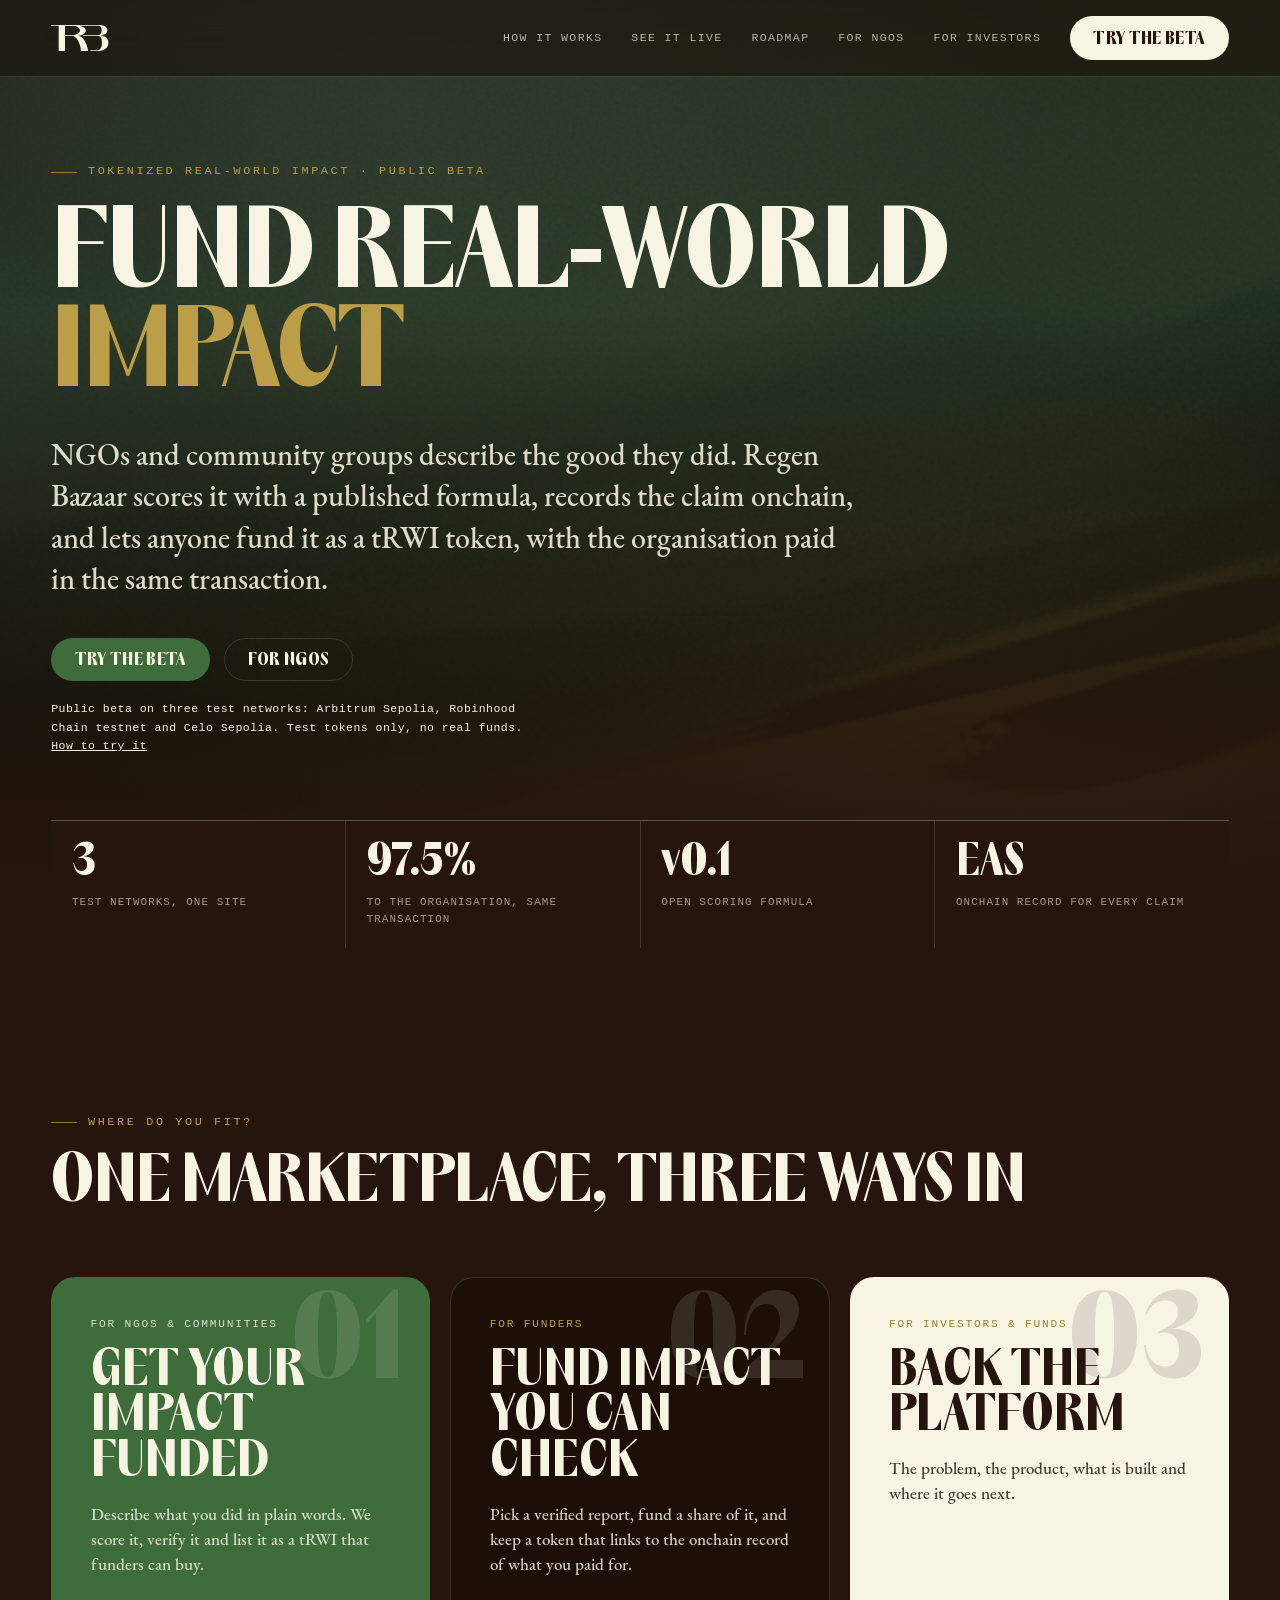
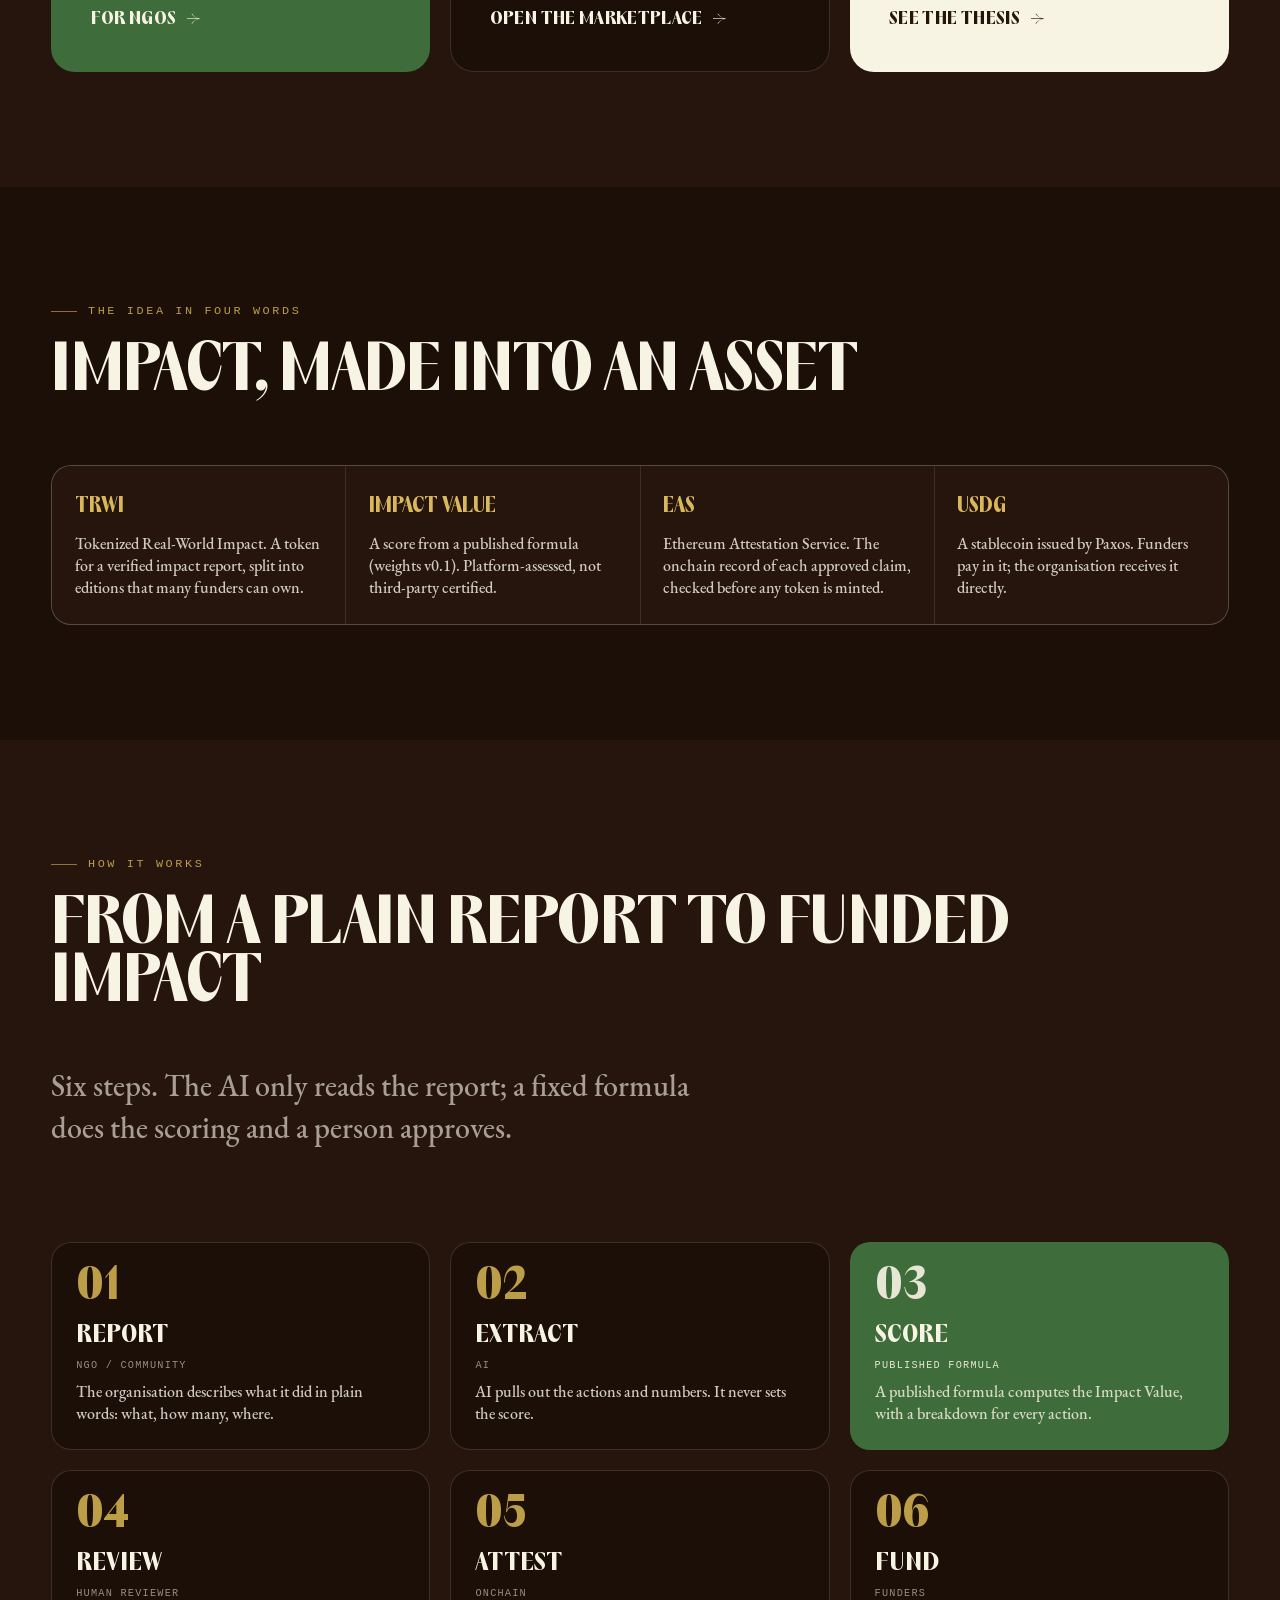
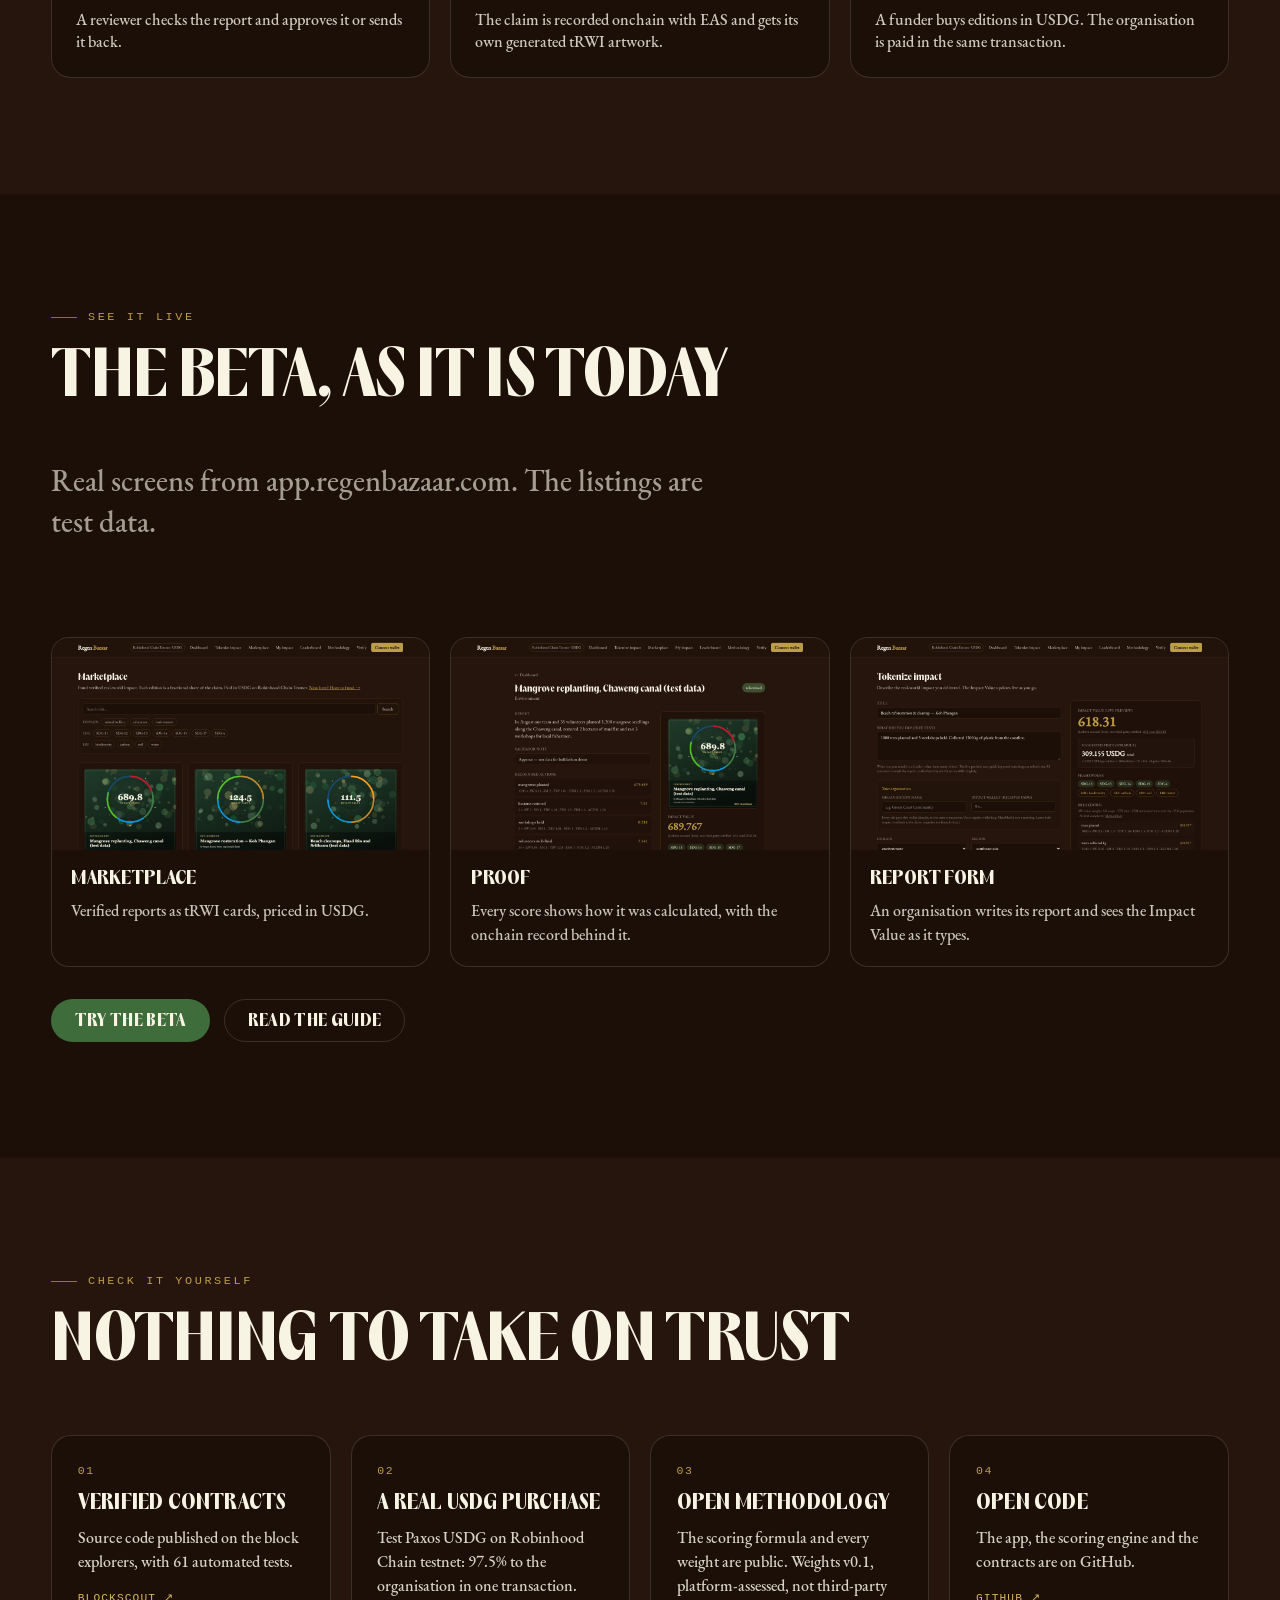
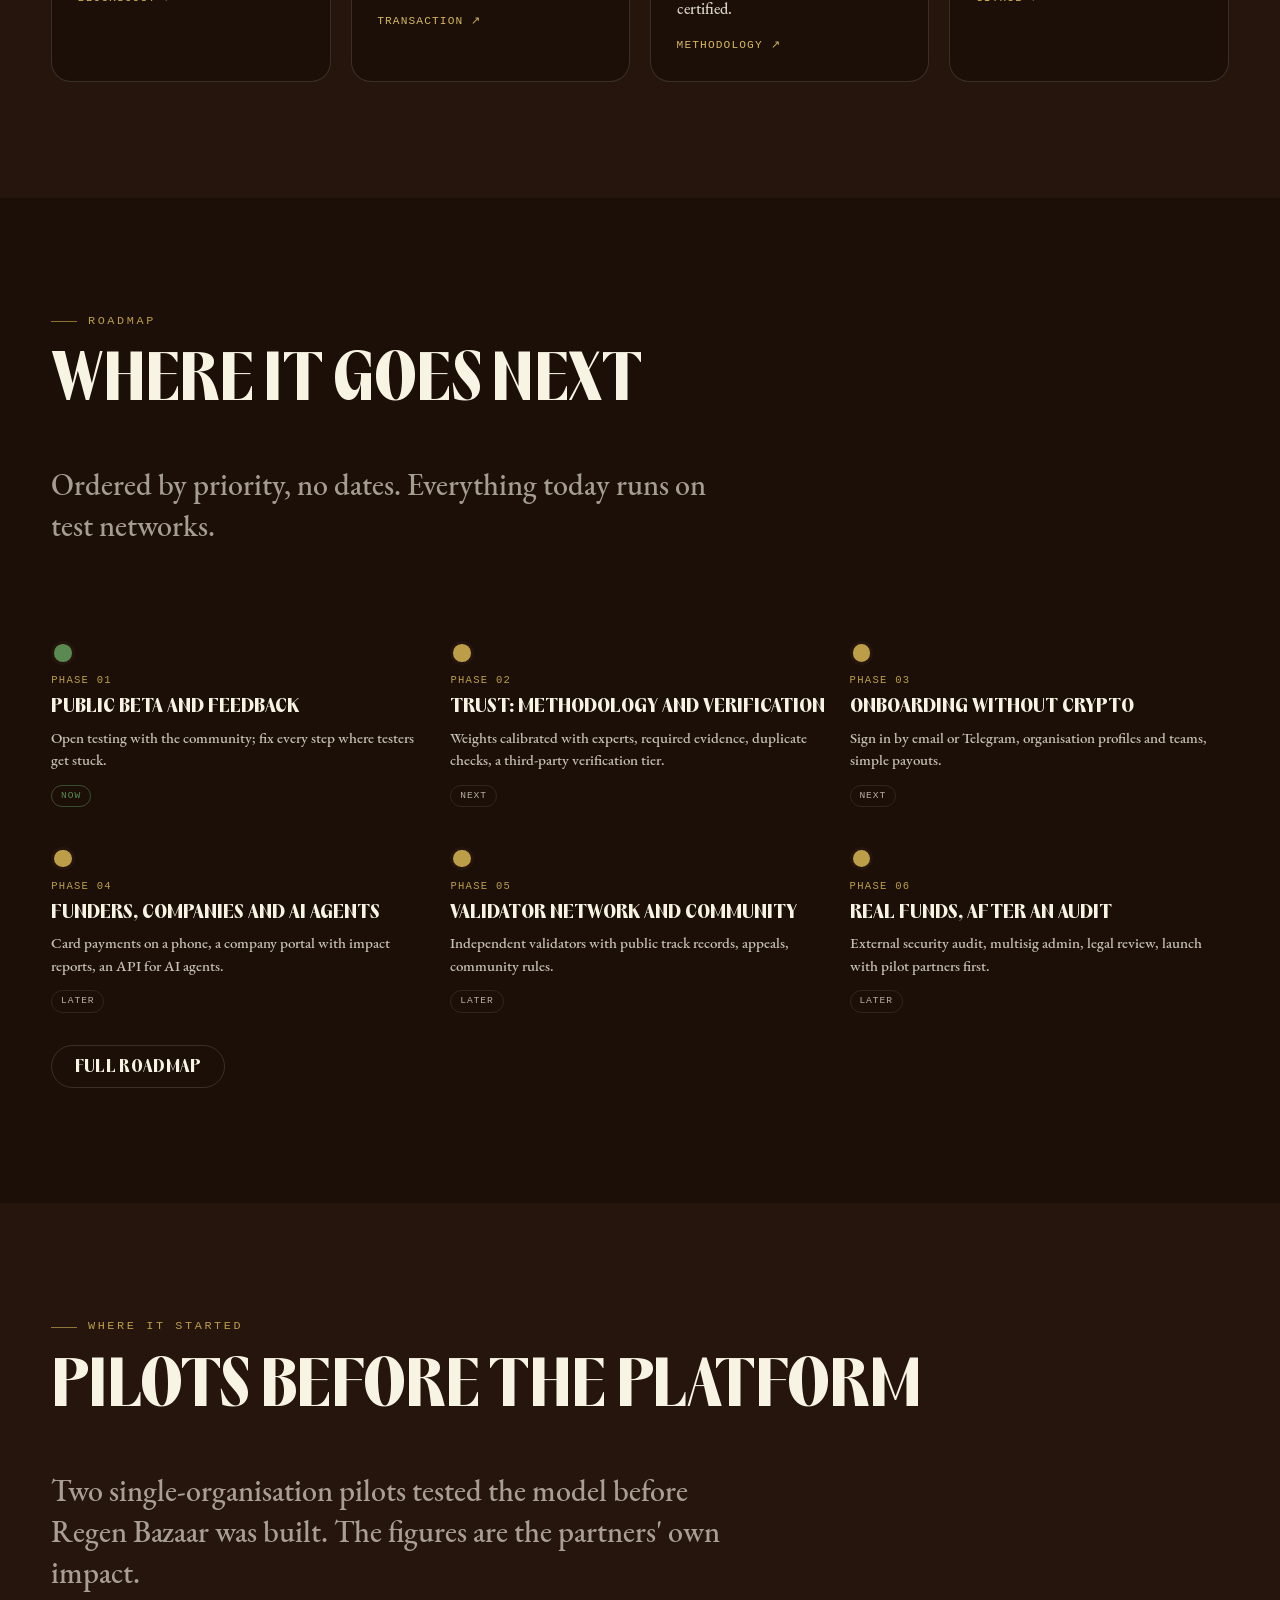
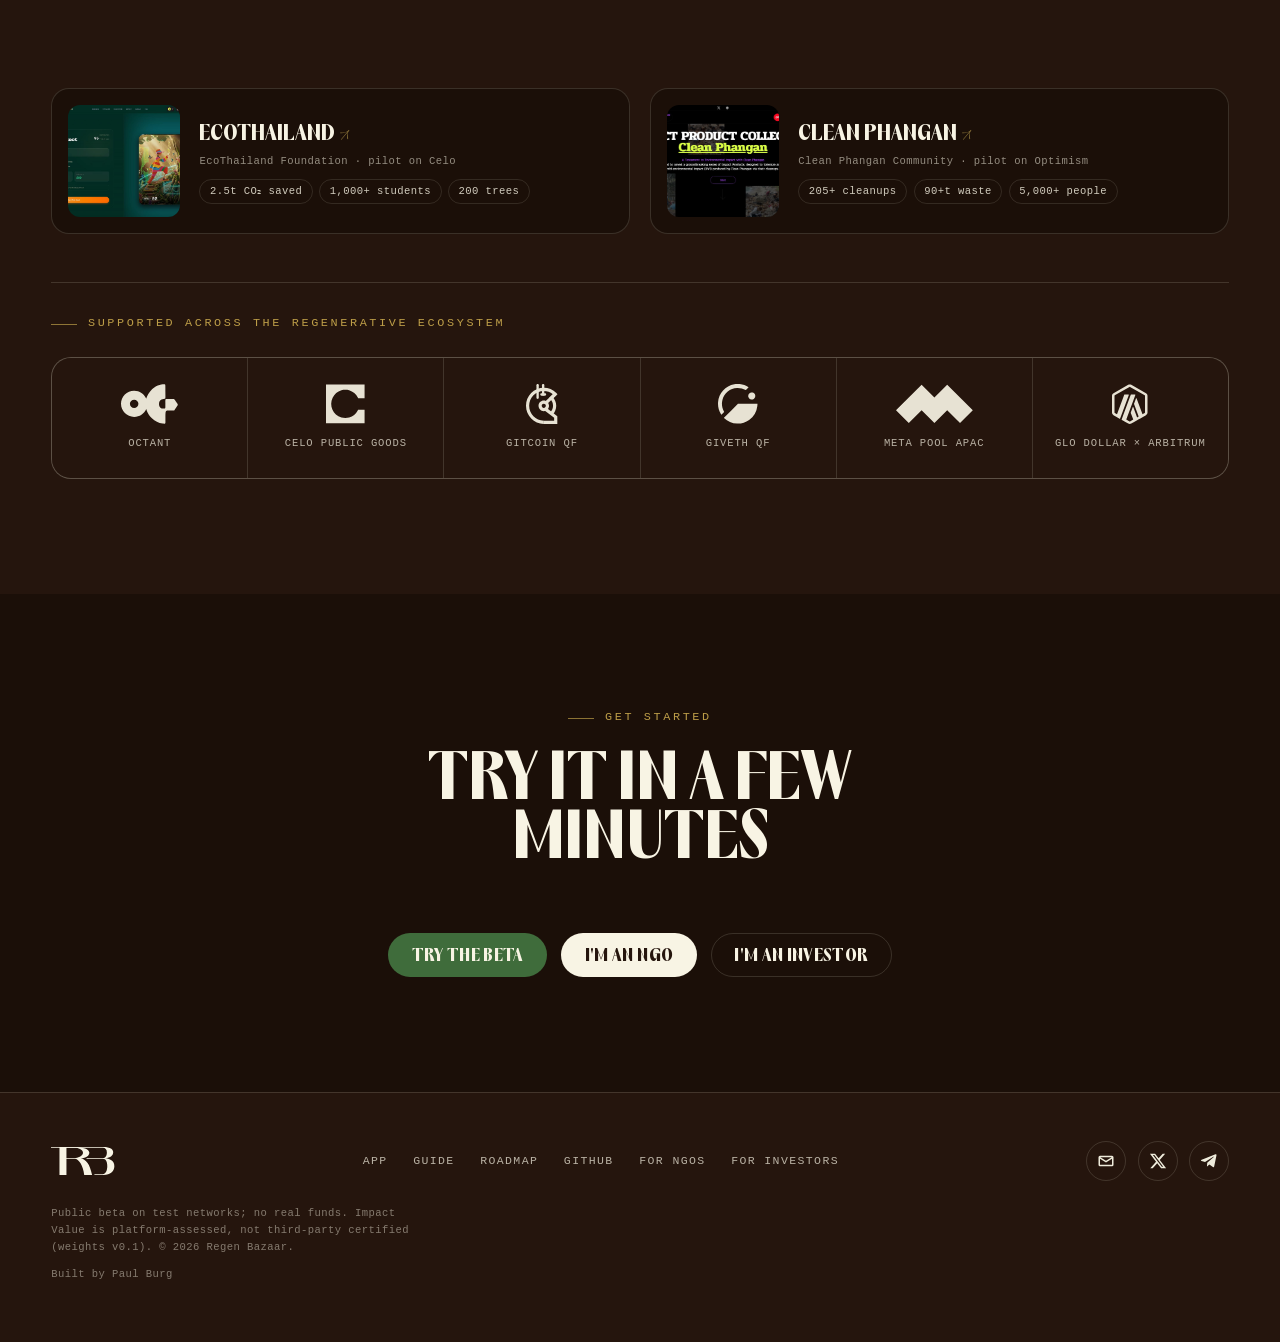
==== index.html @ 52170d5c "Branded share card (og-card.jpg) on all pages; sitemap lastmod Co-Authored-By: Claude Opus 5.5 <nore" ====
<!doctype html>
<html lang="en">
  <head>
    <meta charset="UTF-8" />
    <meta name="viewport" content="width=device-width, initial-scale=1" />

    <!-- Google tag (gtag.js) -->
    <script async src="https://www.googletagmanager.com/gtag/js?id=G-385NGNGD7J"></script>
    <script>
      window.dataLayer = window.dataLayer || [];
      function gtag(){dataLayer.push(arguments);}
      gtag('js', new Date());

      gtag('config', 'G-385NGNGD7J');
    </script>
    <title>Regen Bazaar | Fund verified real-world impact</title>
    <meta
      name="description"
      content="Regen Bazaar turns real-world impact into tRWI tokens anyone can fund in a stablecoin, with the organisation paid in the same transaction. Public beta on test networks."
    />
    <link rel="icon" href="assets/icon.svg" type="image/svg+xml" />
    <link rel="icon" type="image/png" sizes="32x32" href="assets/favicon-32.png" />
    <link rel="icon" type="image/png" sizes="192x192" href="assets/icon-192.png" />
    <link rel="apple-touch-icon" href="assets/apple-touch-icon.png" />
    <meta name="theme-color" content="#1a1206" />
    <link rel="canonical" href="https://www.regenbazaar.com/" />
    <meta property="og:type" content="website" />
    <meta property="og:site_name" content="Regen Bazaar" />
    <meta property="og:title" content="Regen Bazaar | Fund verified real-world impact" />
    <meta property="og:description" content="NGOs report their impact, the platform scores and attests it onchain, and anyone can fund it as tRWI. Public beta on test networks: try it." />
    <meta property="og:url" content="https://www.regenbazaar.com/" />
    <meta property="og:image" content="https://www.regenbazaar.com/assets/og-card.jpg" />
    <meta property="og:image:width" content="1200" />
    <meta property="og:image:height" content="630" />
    <meta property="og:image:alt" content="Regen Bazaar: fund real-world impact. Public beta." />
    <meta name="twitter:card" content="summary_large_image" />
    <meta name="twitter:site" content="@RegenBazaar" />
    <meta name="twitter:title" content="Regen Bazaar | Fund verified real-world impact" />
    <meta name="twitter:description" content="Real-world impact, scored, attested onchain and funded as tRWI. Public beta on test networks." />
    <meta name="twitter:image" content="https://www.regenbazaar.com/assets/og-card.jpg" />
    <link rel="preload" href="assets/background.jpg" as="image" fetchpriority="high" />
    <link rel="preload" href="assets/pp-acma.ttf" as="font" type="font/ttf" crossorigin />
    <link rel="stylesheet" href="investors.css" />
    <link rel="stylesheet" href="pages.css" />
  </head>
  <body>
    <!-- ===================== NAV ===================== -->
    <nav class="nav">
      <a class="nav-brand" href="#top">
        <img src="assets/logo.svg" alt="Regen Bazaar" />
      </a>
      <div class="nav-links">
        <a class="navlink" href="#how">How it works</a>
        <a class="navlink" href="#live">See it live</a>
        <a class="navlink" href="#roadmap">Roadmap</a>
        <a class="navlink" href="/ngos">For NGOs</a>
        <a class="navlink" href="/investors">For Investors</a>
        <a class="btn btn-cream" href="https://app.regenbazaar.com" target="_blank" rel="noopener">Try the beta</a>
      </div>
    </nav>

    <!-- ===================== HERO ===================== -->
    <header class="hero" id="top" data-screen-label="Hero">
      <div class="hero-bg">
        <img src="assets/background.jpg" alt="" fetchpriority="high" />
      </div>
      <div class="wrap">
        <div class="eyebrow hero-eyebrow reveal">
          Tokenized Real-World Impact · Public beta
        </div>
        <h1 class="display reveal">
          Fund real-world <span class="accent">impact</span>
        </h1>
        <p class="serif-lead hero-sub reveal">
          NGOs and community groups describe the good they did. Regen Bazaar
          scores it with a published formula, records the claim onchain, and
          lets anyone fund it as a tRWI token, with the organisation paid in the
          same transaction.
        </p>
        <div class="hero-cta reveal">
          <a class="btn btn-green" href="https://app.regenbazaar.com" target="_blank" rel="noopener">Try the beta</a>
          <a class="btn btn-ghost" href="/ngos">For NGOs</a>
        </div>
        <p class="hero-note reveal">
          Public beta on three test networks: Arbitrum Sepolia, Robinhood Chain
          testnet and Celo Sepolia. Test tokens only, no real funds.
          <a href="https://app.regenbazaar.com/guide" target="_blank" rel="noopener" style="text-decoration: underline">How to try it</a>
        </p>

        <div class="stat-strip reveal">
          <div class="stat">
            <div class="num">3</div>
            <div class="lab">Test networks, one site</div>
          </div>
          <div class="stat">
            <div class="num">97.5%</div>
            <div class="lab">To the organisation, same transaction</div>
          </div>
          <div class="stat">
            <div class="num">v0.1</div>
            <div class="lab">Open scoring formula</div>
          </div>
          <div class="stat">
            <div class="num">EAS</div>
            <div class="lab">Onchain record for every claim</div>
          </div>
        </div>
      </div>
    </header>

    <main>
      <!-- ===================== THREE DOORS ===================== -->
      <section class="section-pad" id="doors" data-screen-label="Doors">
        <div class="wrap">
          <div class="section-head reveal">
            <div class="eyebrow">Where do you fit?</div>
            <h2 class="display">One marketplace, three ways in</h2>
          </div>

          <div class="doors three reveal">
            <a class="door ngo" href="/ngos">
              <span class="door-bignum">01</span>
              <div>
                <div class="door-tag">For NGOs &amp; communities</div>
                <h3>Get your impact funded</h3>
                <p>
                  Describe what you did in plain words. We score it, verify it
                  and list it as a tRWI that funders can buy.
                </p>
              </div>
              <span class="door-cta">For NGOs <span class="arr">→</span></span>
            </a>

            <a class="door" href="https://app.regenbazaar.com/marketplace" target="_blank" rel="noopener">
              <span class="door-bignum">02</span>
              <div>
                <div class="door-tag">For funders</div>
                <h3>Fund impact you can check</h3>
                <p>
                  Pick a verified report, fund a share of it, and keep a token
                  that links to the onchain record of what you paid for.
                </p>
              </div>
              <span class="door-cta">Open the marketplace <span class="arr">→</span></span>
            </a>

            <a class="door investor" href="/investors">
              <span class="door-bignum">03</span>
              <div>
                <div class="door-tag">For investors &amp; funds</div>
                <h3>Back the platform</h3>
                <p>
                  The problem, the product, what is built and where it goes
                  next.
                </p>
              </div>
              <span class="door-cta">See the thesis <span class="arr">→</span></span>
            </a>
          </div>
        </div>
      </section>

      <!-- ===================== CONCEPT / GLOSSARY ===================== -->
      <section class="section-pad bg-ink2" id="concept" data-screen-label="Concept">
        <div class="wrap">
          <div class="section-head reveal">
            <div class="eyebrow">The idea in four words</div>
            <h2 class="display">Impact, made into an asset</h2>
          </div>
          <div class="concept reveal">
            <div class="term">
              <div class="t-key">tRWI</div>
              <div class="t-def">
                Tokenized Real-World Impact. A token for a verified impact
                report, split into editions that many funders can own.
              </div>
            </div>
            <div class="term">
              <div class="t-key">Impact Value</div>
              <div class="t-def">
                A score from a published formula (weights v0.1).
                Platform-assessed, not third-party certified.
              </div>
            </div>
            <div class="term">
              <div class="t-key">EAS</div>
              <div class="t-def">
                Ethereum Attestation Service. The onchain record of each
                approved claim, checked before any token is minted.
              </div>
            </div>
            <div class="term">
              <div class="t-key">USDG</div>
              <div class="t-def">
                A stablecoin issued by Paxos. Funders pay in it; the
                organisation receives it directly.
              </div>
            </div>
          </div>
        </div>
      </section>

      <!-- ===================== HOW IT WORKS ===================== -->
      <section class="section-pad" id="how" data-screen-label="How it works">
        <div class="wrap">
          <div class="section-head reveal">
            <div class="eyebrow">How it works</div>
            <h2 class="display">From a plain report to funded impact</h2>
            <p class="serif-lead muted">
              Six steps. The AI only reads the report; a fixed formula does the
              scoring and a person approves.
            </p>
          </div>

          <div class="flow six reveal">
            <div class="flow-step">
              <div class="snum">01</div>
              <h4>Report</h4>
              <div class="stag">NGO / community</div>
              <p>The organisation describes what it did in plain words: what, how many, where.</p>
            </div>
            <div class="flow-step">
              <div class="snum">02</div>
              <h4>Extract</h4>
              <div class="stag">AI</div>
              <p>AI pulls out the actions and numbers. It never sets the score.</p>
            </div>
            <div class="flow-step hl">
              <div class="snum">03</div>
              <h4>Score</h4>
              <div class="stag">Published formula</div>
              <p>A published formula computes the Impact Value, with a breakdown for every action.</p>
            </div>
            <div class="flow-step">
              <div class="snum">04</div>
              <h4>Review</h4>
              <div class="stag">Human reviewer</div>
              <p>A reviewer checks the report and approves it or sends it back.</p>
            </div>
            <div class="flow-step">
              <div class="snum">05</div>
              <h4>Attest</h4>
              <div class="stag">Onchain</div>
              <p>The claim is recorded onchain with EAS and gets its own generated tRWI artwork.</p>
            </div>
            <div class="flow-step">
              <div class="snum">06</div>
              <h4>Fund</h4>
              <div class="stag">Funders</div>
              <p>A funder buys editions in USDG. The organisation is paid in the same transaction.</p>
            </div>
          </div>
        </div>
      </section>

      <!-- ===================== SEE IT LIVE ===================== -->
      <section class="section-pad bg-ink2" id="live" data-screen-label="See it live">
        <div class="wrap">
          <div class="section-head reveal">
            <div class="eyebrow">See it live</div>
            <h2 class="display">The beta, as it is today</h2>
            <p class="serif-lead muted">
              Real screens from app.regenbazaar.com. The listings are test data.
            </p>
          </div>

          <div class="shots reveal">
            <a class="shot" href="https://app.regenbazaar.com/marketplace" target="_blank" rel="noopener">
              <img src="assets/app-marketplace.jpg" alt="Regen Bazaar marketplace with tRWI cards" loading="lazy" width="1280" height="720" />
              <figcaption>
                <h4>Marketplace</h4>
                <p>Verified reports as tRWI cards, priced in USDG.</p>
              </figcaption>
            </a>
            <a class="shot" href="https://app.regenbazaar.com/marketplace" target="_blank" rel="noopener">
              <img src="assets/app-proof.jpg" alt="A tRWI with its Impact Value breakdown and onchain proof" loading="lazy" width="1280" height="720" />
              <figcaption>
                <h4>Proof</h4>
                <p>Every score shows how it was calculated, with the onchain record behind it.</p>
              </figcaption>
            </a>
            <a class="shot" href="https://app.regenbazaar.com/tokenize" target="_blank" rel="noopener">
              <img src="assets/app-tokenize.jpg" alt="The report form with a live Impact Value preview" loading="lazy" width="1280" height="720" />
              <figcaption>
                <h4>Report form</h4>
                <p>An organisation writes its report and sees the Impact Value as it types.</p>
              </figcaption>
            </a>
          </div>

          <div class="hero-cta section-link reveal">
            <a class="btn btn-green" href="https://app.regenbazaar.com" target="_blank" rel="noopener">Try the beta</a>
            <a class="btn btn-ghost" href="https://app.regenbazaar.com/guide" target="_blank" rel="noopener">Read the guide</a>
          </div>
        </div>
      </section>

      <!-- ===================== TRUST ===================== -->
      <section class="section-pad" id="trust" data-screen-label="Trust">
        <div class="wrap">
          <div class="section-head reveal">
            <div class="eyebrow">Check it yourself</div>
            <h2 class="display">Nothing to take on trust</h2>
          </div>

          <div class="grid cols-4 reveal">
            <a class="card" href="https://arbitrum-sepolia.blockscout.com/address/0x79E4bEAF41F415cE3DF55DaDe3F86423e5399030?tab=contract" target="_blank" rel="noopener">
              <div class="knum">01</div>
              <h4>Verified contracts</h4>
              <p>Source code published on the block explorers, with 61 automated tests.</p>
              <span class="go">Blockscout ↗</span>
            </a>
            <a class="card" href="https://explorer.testnet.chain.robinhood.com/tx/0xea4a18d20c2fc3c4ed2a46ef7681129a99b905118745ff2de9ad95609ca2ba77" target="_blank" rel="noopener">
              <div class="knum">02</div>
              <h4>A real USDG purchase</h4>
              <p>Test Paxos USDG on Robinhood Chain testnet: 97.5% to the organisation in one transaction.</p>
              <span class="go">Transaction ↗</span>
            </a>
            <a class="card" href="https://app.regenbazaar.com/methodology" target="_blank" rel="noopener">
              <div class="knum">03</div>
              <h4>Open methodology</h4>
              <p>The scoring formula and every weight are public. Weights v0.1, platform-assessed, not third-party certified.</p>
              <span class="go">Methodology ↗</span>
            </a>
            <a class="card" href="https://github.com/Regen-Bazaar/regenbazaar-beta" target="_blank" rel="noopener">
              <div class="knum">04</div>
              <h4>Open code</h4>
              <p>The app, the scoring engine and the contracts are on GitHub.</p>
              <span class="go">GitHub ↗</span>
            </a>
          </div>
        </div>
      </section>

      <!-- ===================== ROADMAP ===================== -->
      <section class="section-pad bg-ink2" id="roadmap" data-screen-label="Roadmap">
        <div class="wrap">
          <div class="section-head reveal">
            <div class="eyebrow">Roadmap</div>
            <h2 class="display">Where it goes next</h2>
            <p class="serif-lead muted">
              Ordered by priority, no dates. Everything today runs on test
              networks.
            </p>
          </div>

          <div class="roadmap six reveal">
            <div class="phase done">
              <div class="ph">Phase 01</div>
              <h5>Public beta and feedback</h5>
              <p>Open testing with the community; fix every step where testers get stuck.</p>
              <span class="status">Now</span>
            </div>
            <div class="phase">
              <div class="ph">Phase 02</div>
              <h5>Trust: methodology and verification</h5>
              <p>Weights calibrated with experts, required evidence, duplicate checks, a third-party verification tier.</p>
              <span class="status">Next</span>
            </div>
            <div class="phase">
              <div class="ph">Phase 03</div>
              <h5>Onboarding without crypto</h5>
              <p>Sign in by email or Telegram, organisation profiles and teams, simple payouts.</p>
              <span class="status">Next</span>
            </div>
            <div class="phase">
              <div class="ph">Phase 04</div>
              <h5>Funders, companies and AI agents</h5>
              <p>Card payments on a phone, a company portal with impact reports, an API for AI agents.</p>
              <span class="status">Later</span>
            </div>
            <div class="phase">
              <div class="ph">Phase 05</div>
              <h5>Validator network and community</h5>
              <p>Independent validators with public track records, appeals, community rules.</p>
              <span class="status">Later</span>
            </div>
            <div class="phase">
              <div class="ph">Phase 06</div>
              <h5>Real funds, after an audit</h5>
              <p>External security audit, multisig admin, legal review, launch with pilot partners first.</p>
              <span class="status">Later</span>
            </div>
          </div>

          <div class="hero-cta section-link reveal">
            <a class="btn btn-ghost" href="https://app.regenbazaar.com/roadmap" target="_blank" rel="noopener">Full roadmap</a>
          </div>
        </div>
      </section>

      <!-- ===================== PILOTS + BACKERS ===================== -->
      <section class="section-pad" id="proof" data-screen-label="Pilots">
        <div class="wrap">
          <div class="section-head reveal">
            <div class="eyebrow">Where it started</div>
            <h2 class="display">Pilots before the platform</h2>
            <p class="serif-lead muted">
              Two single-organisation pilots tested the model before Regen
              Bazaar was built. The figures are the partners' own impact.
            </p>
          </div>

          <div class="mini-cases reveal">
            <a class="mini-case" href="https://ecothailand.regenbazaar.com/" target="_blank" rel="noopener">
              <div class="mc-img"><img src="assets/ecothailand.jpg" alt="EcoThailand" loading="lazy" /></div>
              <div>
                <h4>EcoThailand <span class="mc-visit">↗</span></h4>
                <div class="mc-org">EcoThailand Foundation · pilot on Celo</div>
                <div class="mc-stats">
                  <span class="chip">2.5t CO₂ saved</span>
                  <span class="chip">1,000+ students</span>
                  <span class="chip">200 trees</span>
                </div>
              </div>
            </a>
            <a class="mini-case" href="https://cleanphangan.regenbazaar.com/" target="_blank" rel="noopener">
              <div class="mc-img"><img src="assets/cleanphangan.jpg" alt="Clean Phangan" loading="lazy" /></div>
              <div>
                <h4>Clean Phangan <span class="mc-visit">↗</span></h4>
                <div class="mc-org">Clean Phangan Community · pilot on Optimism</div>
                <div class="mc-stats">
                  <span class="chip">205+ cleanups</span>
                  <span class="chip">90+t waste</span>
                  <span class="chip">5,000+ people</span>
                </div>
              </div>
            </a>
          </div>

          <hr class="rule reveal" style="margin: 3rem 0 2rem" />

          <div class="eyebrow reveal" style="margin-bottom: 1.5rem">
            Supported across the regenerative ecosystem
          </div>
          <div class="backers reveal">
            <div class="backer">
              <img src="assets/sup-octant.svg" alt="Octant" /><div class="bn">Octant</div>
            </div>
            <div class="backer">
              <img src="assets/sup-celo.svg" alt="Celo Public Goods" /><div class="bn">Celo Public Goods</div>
            </div>
            <div class="backer">
              <img src="assets/sup-gitcoin.svg" alt="Gitcoin" /><div class="bn">Gitcoin QF</div>
            </div>
            <div class="backer">
              <img src="assets/sup-giveth.svg" alt="Giveth" /><div class="bn">Giveth QF</div>
            </div>
            <div class="backer">
              <img src="assets/sup-metapool.svg" alt="Meta Pool APAC round" /><div class="bn">Meta Pool APAC</div>
            </div>
            <div class="backer">
              <img src="assets/sup-arbitrum.svg" alt="Glo Dollar × Arbitrum DAO round" /><div class="bn">Glo Dollar × Arbitrum</div>
            </div>
          </div>
        </div>
      </section>

      <!-- ===================== FINAL CTA ===================== -->
      <section class="section-pad bg-ink2" data-screen-label="Closing">
        <div class="wrap closing reveal">
          <div class="eyebrow" style="justify-content: center">Get started</div>
          <h2 class="display">Try it in a few minutes</h2>
          <div class="hero-cta">
            <a class="btn btn-green" href="https://app.regenbazaar.com" target="_blank" rel="noopener">Try the beta</a>
            <a class="btn btn-cream" href="/ngos">I'm an NGO</a>
            <a class="btn btn-ghost" href="/investors">I'm an investor</a>
          </div>
        </div>
      </section>
    </main>

    <!-- ===================== FOOTER ===================== -->
    <footer class="foot">
      <div class="wrap">
        <div class="foot-grid">
          <a class="nav-brand" href="#top">
            <img src="assets/logo.svg" alt="Regen Bazaar" style="width: 64px" />
          </a>
          <div class="foot-links">
            <a href="https://app.regenbazaar.com" target="_blank" rel="noopener">App</a>
            <a href="https://app.regenbazaar.com/guide" target="_blank" rel="noopener">Guide</a>
            <a href="https://app.regenbazaar.com/roadmap" target="_blank" rel="noopener">Roadmap</a>
            <a href="https://github.com/Regen-Bazaar" target="_blank" rel="noopener">GitHub</a>
            <a href="/ngos">For NGOs</a>
            <a href="/investors">For Investors</a>
          </div>
          <div class="socials">
            <a href="mailto:info@regenbazaar.com" aria-label="Email">
              <img src="assets/icon-mail.svg" alt="Email" />
            </a>
            <a href="https://x.com/RegenBazaar" target="_blank" rel="noopener" aria-label="X">
              <img src="assets/icon-x.svg" alt="X" />
            </a>
            <a href="https://t.me/regen_bazaar" target="_blank" rel="noopener" aria-label="Telegram">
              <img src="assets/icon-tg.svg" alt="Telegram" />
            </a>
          </div>
        </div>
        <p class="disclaimer">
          Public beta on test networks; no real funds. Impact Value is
          platform-assessed, not third-party certified (weights v0.1).
          © 2026 Regen Bazaar.
        </p>
        <p class="disclaimer" style="margin-top:8px">Built by <a href="https://paulburg.com/" target="_blank" rel="noopener noreferrer" style="color:inherit">Paul Burg</a></p>
      </div>
    </footer>

    <script>
      const io = new IntersectionObserver(
        (entries) => {
          entries.forEach((e) => {
            if (e.isIntersecting) {
              e.target.classList.add("in");
              io.unobserve(e.target);
            }
          });
        },
        { threshold: 0.12, rootMargin: "0px 0px -8% 0px" }
      );
      document.querySelectorAll(".reveal").forEach((el) => io.observe(el));
    </script>
  </body>
</html>
---- investors.css ----
/* ============================================================
   Regen Bazaar — Investor Page
   Design system: brand-faithful (PP Acma / EB Garamond,
   cream–brown–gold–green) + an investor "data layer"
   (mono labels, hairline rules, numeric scale).
   ============================================================ */

@font-face {
  font-family: "PP Acma";
  font-style: normal;
  font-weight: 900;
  font-display: swap;
  src: url("assets/pp-acma.ttf") format("truetype");
}
@font-face {
  font-family: "EB Garamond";
  font-style: normal;
  font-weight: 500;
  font-display: swap;
  src: url("assets/eb-garamond.ttf") format("truetype");
}

:root {
  --ink: #25150d;
  --ink-2: #1b0f08;
  --ink-3: #0f0805;
  --paper: #f7f3e4;
  --paper-2: #ecebd9;
  --cream: #f8f4e4;
  --gold: #bd9e48;
  --gold-2: #d8b85a;
  --green: #3f6c3b;
  --green-2: #5a8a52;

  --line: rgba(248, 244, 228, 0.14);
  --line-soft: rgba(248, 244, 228, 0.08);
  --line-ink: rgba(37, 21, 13, 0.14);

  --mono: ui-monospace, "SF Mono", "JetBrains Mono", Menlo, Consolas, monospace;
  --serif: "EB Garamond", Georgia, serif;
  --display: "PP Acma", "Arial Narrow", sans-serif;

  --maxw: 1280px;
  --gutter: clamp(1.25rem, 4vw, 4rem);
}

* {
  box-sizing: border-box;
}

html {
  scroll-behavior: smooth;
}

body {
  margin: 0;
  background: var(--ink);
  color: var(--cream);
  font-family: var(--serif);
  font-size: clamp(1.05rem, 0.6rem + 0.7vw, 1.3rem);
  line-height: 1.5;
  -webkit-font-smoothing: antialiased;
  -moz-osx-font-smoothing: grayscale;
  overflow-x: hidden;
}

img {
  display: block;
  max-width: 100%;
}

a {
  color: inherit;
  text-decoration: none;
}

/* ---------- typography ---------- */
.display {
  font-family: var(--display);
  font-weight: 900;
  line-height: 0.94;
  letter-spacing: -0.01em;
  text-transform: uppercase;
  margin: 0;
}

h1.display {
  font-size: clamp(2.8rem, 1rem + 7vw, 7rem);
  letter-spacing: -0.02em;
}

h2.display {
  font-size: clamp(2.1rem, 1rem + 3.6vw, 4rem);
}

h3.display {
  font-size: clamp(1.5rem, 1rem + 1.6vw, 2.4rem);
}

.serif-lead {
  font-family: var(--serif);
  font-size: clamp(1.25rem, 0.9rem + 1.3vw, 1.9rem);
  line-height: 1.36;
}

/* eyebrow / section index label */
.eyebrow {
  font-family: var(--mono);
  font-size: 0.74rem;
  letter-spacing: 0.22em;
  text-transform: uppercase;
  color: var(--gold);
  display: flex;
  align-items: center;
  gap: 0.7rem;
}
.eyebrow::before {
  content: "";
  width: 1.6rem;
  height: 1px;
  background: var(--gold);
  opacity: 0.7;
}

.mono {
  font-family: var(--mono);
  letter-spacing: 0.02em;
}

.muted {
  opacity: 0.62;
}

.gold {
  color: var(--gold);
}

/* placeholder for research-dependent figures */
.tbd {
  color: var(--gold-2);
  border-bottom: 1.5px dotted rgba(216, 184, 90, 0.5);
  position: relative;
  white-space: nowrap;
}
.tag {
  display: inline-block;
  font-family: var(--mono);
  font-size: 0.62rem;
  letter-spacing: 0.12em;
  text-transform: uppercase;
  color: var(--gold-2);
  opacity: 0.7;
  border: 1px solid rgba(216, 184, 90, 0.35);
  border-radius: 100px;
  padding: 0.12rem 0.5rem;
  vertical-align: middle;
  white-space: nowrap;
}

/* ---------- layout ---------- */
.wrap {
  max-width: var(--maxw);
  margin: 0 auto;
  padding-inline: var(--gutter);
}

section {
  position: relative;
  z-index: 2;
}

.section-pad {
  padding-block: clamp(5rem, 9vw, 9rem);
}

.section-head {
  display: grid;
  grid-template-columns: 1fr;
  gap: 1.4rem;
  margin-bottom: clamp(2.5rem, 5vw, 4.5rem);
}
.section-head .serif-lead {
  max-width: 46ch;
}

.bg-paper {
  background: var(--paper);
  color: var(--ink);
}
.bg-paper .eyebrow {
  color: #9c7f2f;
}
.bg-paper .eyebrow::before {
  background: #9c7f2f;
}
.bg-ink2 {
  background: var(--ink-2);
}

hr.rule {
  border: 0;
  height: 1px;
  background: var(--line);
  margin: 0;
}
.bg-paper hr.rule {
  background: var(--line-ink);
}

/* ---------- nav ---------- */
.nav {
  position: fixed;
  top: 0;
  left: 0;
  width: 100%;
  z-index: 1000;
  display: flex;
  align-items: center;
  justify-content: space-between;
  padding: 1rem var(--gutter);
  backdrop-filter: blur(18px);
  -webkit-backdrop-filter: blur(18px);
  background: rgba(27, 15, 8, 0.55);
  border-bottom: 1px solid var(--line);
}
.nav-brand {
  display: flex;
  align-items: center;
  gap: 0.7rem;
}
.nav-brand img {
  width: 58px;
  height: auto;
}
.nav-brand .pill {
  font-family: var(--mono);
  font-size: 0.64rem;
  letter-spacing: 0.18em;
  text-transform: uppercase;
  color: var(--gold);
  border: 1px solid var(--line);
  border-radius: 100px;
  padding: 0.28rem 0.6rem;
}
.nav-links {
  display: flex;
  align-items: center;
  gap: 1.8rem;
}
.nav-links a.navlink {
  font-family: var(--mono);
  font-size: 0.72rem;
  letter-spacing: 0.12em;
  text-transform: uppercase;
  opacity: 0.7;
  transition: opacity 0.2s;
}
.nav-links a.navlink:hover {
  opacity: 1;
}

.btn {
  font-family: var(--display);
  text-transform: uppercase;
  letter-spacing: 0.02em;
  display: inline-flex;
  align-items: center;
  gap: 0.6rem;
  border-radius: 100px;
  padding: 0.85rem 1.4rem 0.7rem;
  font-size: 1.05rem;
  line-height: 1;
  cursor: pointer;
  transition: all 0.25s ease;
  border: 1px solid transparent;
  white-space: nowrap;
}
.btn-green {
  background: var(--green);
  color: var(--cream);
}
.btn-green:hover {
  background: var(--cream);
  color: var(--ink);
}
.btn-cream {
  background: var(--cream);
  color: var(--ink);
}
.btn-cream:hover {
  background: var(--green);
  color: var(--cream);
}
.btn-ghost {
  border-color: var(--line);
  color: var(--cream);
}
.btn-ghost:hover {
  border-color: var(--cream);
}
.bg-paper .btn-ghost {
  border-color: var(--line-ink);
  color: var(--ink);
}
.bg-paper .btn-ghost:hover {
  border-color: var(--ink);
}

@media (max-width: 760px) {
  .nav-links .navlink {
    display: none;
  }
}

/* ---------- hero ---------- */
.hero {
  min-height: 100svh;
  display: flex;
  flex-direction: column;
  justify-content: flex-start;
  padding-top: clamp(8rem, 7rem + 4vw, 11rem);
  padding-bottom: clamp(2rem, 4vw, 3.5rem);
  overflow: hidden;
}
.hero-bg {
  position: absolute;
  inset: 0;
  z-index: 0;
  /* crisp brand gradient base — sharp at any resolution */
  background:
    radial-gradient(130% 95% at 82% 96%, rgba(208, 169, 86, 0.5) 0%, rgba(208, 169, 86, 0.12) 34%, rgba(208, 169, 86, 0) 56%),
    radial-gradient(90% 70% at 30% 10%, rgba(156, 172, 150, 0.28) 0%, rgba(156, 172, 150, 0) 55%),
    linear-gradient(168deg, #3c5346 0%, #314a3b 26%, #284033 48%, #233527 68%, #1d271f 86%, #1b231b 100%);
}
/* dune photo as low-opacity organic texture over the gradient */
.hero-bg img {
  position: absolute;
  inset: 0;
  z-index: 0;
  width: 100%;
  height: 100%;
  object-fit: cover;
  opacity: 0.5;
  mix-blend-mode: soft-light;
  filter: saturate(1.1) contrast(1.03);
}
/* resolution-independent film grain */
.hero-bg::before {
  content: "";
  position: absolute;
  inset: 0;
  z-index: 1;
  background-image: url("data:image/svg+xml,%3Csvg xmlns='http://www.w3.org/2000/svg' width='180' height='180'%3E%3Cfilter id='n'%3E%3CfeTurbulence type='fractalNoise' baseFrequency='0.9' numOctaves='2' stitchTiles='stitch'/%3E%3C/filter%3E%3Crect width='100%25' height='100%25' filter='url(%23n)'/%3E%3C/svg%3E");
  background-size: 180px 180px;
  opacity: 0.08;
  mix-blend-mode: overlay;
  pointer-events: none;
}
/* legibility overlay, fading into the page */
.hero-bg::after {
  content: "";
  position: absolute;
  inset: 0;
  z-index: 2;
  background: linear-gradient(
    180deg,
    rgba(27, 15, 8, 0.5) 0%,
    rgba(27, 15, 8, 0.34) 35%,
    rgba(27, 15, 8, 0.8) 78%,
    var(--ink) 100%
  );
}
.hero .wrap {
  position: relative;
  z-index: 2;
  width: 100%;
}
.hero-eyebrow {
  margin-bottom: 1.6rem;
}
.hero h1 {
  max-width: 18ch;
}
.hero h1 .accent {
  color: var(--gold);
}
.hero-sub {
  margin-top: 1.8rem;
  max-width: 54ch;
  color: rgba(248, 244, 228, 0.88);
}
.hero-cta {
  margin-top: 2.4rem;
  display: flex;
  gap: 0.9rem;
  flex-wrap: wrap;
}

/* hero stat strip */
.stat-strip {
  margin-top: clamp(2.6rem, 5vw, 4rem);
  border-top: 1px solid var(--line);
  display: grid;
  grid-template-columns: repeat(4, 1fr);
  gap: 1px;
  background: var(--line);
}
.stat-strip .stat {
  background: var(--ink);
  padding: 1.4rem 1.3rem 1.3rem;
}
.stat .num {
  font-family: var(--display);
  font-size: clamp(1.8rem, 1rem + 2vw, 3rem);
  line-height: 1;
  color: var(--cream);
}
.stat .lab {
  font-family: var(--mono);
  font-size: 0.68rem;
  letter-spacing: 0.1em;
  text-transform: uppercase;
  opacity: 0.6;
  margin-top: 0.6rem;
}
@media (max-width: 820px) {
  .stat-strip {
    grid-template-columns: repeat(2, 1fr);
  }
}

/* ---------- generic card grids ---------- */
.grid {
  display: grid;
  gap: 1.25rem;
}
.cols-2 {
  grid-template-columns: repeat(2, 1fr);
}
.cols-3 {
  grid-template-columns: repeat(3, 1fr);
}
.cols-4 {
  grid-template-columns: repeat(4, 1fr);
}
@media (max-width: 940px) {
  .cols-3,
  .cols-4 {
    grid-template-columns: repeat(2, 1fr);
  }
}
@media (max-width: 600px) {
  .cols-2,
  .cols-3,
  .cols-4 {
    grid-template-columns: 1fr;
  }
}

.card {
  background: var(--ink-2);
  border: 1px solid var(--line);
  border-radius: 20px;
  padding: 1.6rem;
}
.bg-paper .card {
  background: var(--cream);
  border-color: var(--line-ink);
}
.card.cream {
  background: var(--cream);
  color: var(--ink);
  border-color: transparent;
}
.card .knum {
  font-family: var(--mono);
  font-size: 0.72rem;
  letter-spacing: 0.14em;
  color: var(--gold);
}
.card h4 {
  font-family: var(--display);
  text-transform: uppercase;
  font-weight: 900;
  font-size: 1.3rem;
  line-height: 1.05;
  margin: 0.9rem 0 0.7rem;
  letter-spacing: 0.01em;
}
.card p {
  margin: 0;
  font-size: 1.02rem;
  line-height: 1.45;
  opacity: 0.85;
}

/* ---------- problem list ---------- */
.problem-list {
  display: grid;
  gap: 0;
}
.problem-row {
  display: grid;
  grid-template-columns: auto 1fr auto;
  gap: 1.6rem;
  align-items: baseline;
  padding: 1.7rem 0;
  border-top: 1px solid var(--line);
}
.problem-row:last-child {
  border-bottom: 1px solid var(--line);
}
.problem-row .pidx {
  font-family: var(--mono);
  font-size: 0.8rem;
  color: var(--gold);
}
.problem-row .ptitle {
  font-family: var(--display);
  text-transform: uppercase;
  font-size: clamp(1.3rem, 1rem + 1vw, 1.9rem);
  line-height: 1.02;
}
.problem-row .pbody {
  max-width: 42ch;
  opacity: 0.8;
  font-size: 1rem;
  justify-self: end;
  text-align: left;
}
@media (max-width: 760px) {
  .problem-row {
    grid-template-columns: auto 1fr;
  }
  .problem-row .pbody {
    grid-column: 2;
    justify-self: start;
  }
}

/* ---------- how it works flow ---------- */
.flow {
  display: grid;
  grid-template-columns: repeat(4, 1fr);
  gap: 1.25rem;
  counter-reset: step;
}
.flow-step {
  background: var(--ink-2);
  border: 1px solid var(--line);
  border-radius: 20px;
  padding: 1.5rem;
  display: flex;
  flex-direction: column;
  min-height: 16rem;
}
.flow-step .snum {
  font-family: var(--display);
  font-size: 2.6rem;
  line-height: 1;
  color: var(--gold);
}
.flow-step h4 {
  font-family: var(--display);
  text-transform: uppercase;
  font-size: 1.5rem;
  margin: 0.5rem 0 0;
}
.flow-step .stag {
  font-family: var(--mono);
  font-size: 0.64rem;
  letter-spacing: 0.12em;
  text-transform: uppercase;
  opacity: 0.55;
  margin-top: 0.3rem;
}
.flow-step p {
  margin: auto 0 0;
  font-size: 1rem;
  opacity: 0.82;
  line-height: 1.4;
}
.flow-step.hl {
  background: var(--green);
  border-color: transparent;
}
.flow-step.hl .snum,
.flow-step.hl .stag {
  color: var(--cream);
  opacity: 0.9;
}
@media (max-width: 940px) {
  .flow {
    grid-template-columns: repeat(2, 1fr);
  }
}
@media (max-width: 560px) {
  .flow {
    grid-template-columns: 1fr;
  }
}

/* ---------- dMRV feature ---------- */
.split {
  display: grid;
  grid-template-columns: 1.1fr 0.9fr;
  gap: clamp(2rem, 5vw, 4.5rem);
  align-items: center;
}
@media (max-width: 900px) {
  .split {
    grid-template-columns: 1fr;
  }
}
.feature-list {
  display: grid;
  gap: 0;
}
.feature-item {
  padding: 1.2rem 0;
  border-top: 1px solid var(--line);
  display: grid;
  grid-template-columns: auto 1fr;
  gap: 1rem;
  align-items: start;
}
.feature-item:last-child {
  border-bottom: 1px solid var(--line);
}
.feature-item .dot {
  width: 0.7rem;
  height: 0.7rem;
  border-radius: 50%;
  background: var(--gold);
  margin-top: 0.45rem;
}
.feature-item h5 {
  margin: 0 0 0.25rem;
  font-family: var(--display);
  text-transform: uppercase;
  font-size: 1.15rem;
  letter-spacing: 0.01em;
}
.feature-item p {
  margin: 0;
  opacity: 0.78;
  font-size: 0.98rem;
}

/* before/after compare */
.compare {
  border: 1px solid var(--line);
  border-radius: 20px;
  overflow: hidden;
}
.compare .crow {
  display: grid;
  grid-template-columns: 1fr 1fr;
}
.compare .ccell {
  padding: 1.15rem 1.3rem;
  border-bottom: 1px solid var(--line);
}
.compare .ccell:first-child {
  border-right: 1px solid var(--line);
  opacity: 0.6;
}
.compare .chead {
  font-family: var(--mono);
  font-size: 0.66rem;
  letter-spacing: 0.14em;
  text-transform: uppercase;
  background: var(--ink-3);
}
.compare .chead:last-child {
  color: var(--gold);
}
.compare .crow:last-child .ccell {
  border-bottom: 0;
}
.compare .ccell .ct {
  font-size: 0.98rem;
  line-height: 1.3;
}

/* ---------- big number / TAM ---------- */
.tam-grid {
  display: grid;
  grid-template-columns: repeat(2, 1fr);
  gap: 1px;
  background: var(--line-ink);
  border: 1px solid var(--line-ink);
  border-radius: 20px;
  overflow: hidden;
}
.tam-cell {
  background: var(--paper);
  padding: clamp(1.8rem, 4vw, 3rem);
  min-height: 13rem;
  display: flex;
  flex-direction: column;
}
.tam-cell .tlabel {
  font-family: var(--mono);
  font-size: 0.7rem;
  letter-spacing: 0.14em;
  text-transform: uppercase;
  color: #9c7f2f;
}
.tam-cell .tnum {
  font-family: var(--display);
  text-transform: uppercase;
  font-size: clamp(2.6rem, 1rem + 5vw, 5rem);
  line-height: 0.95;
  color: var(--ink);
  margin: auto 0 0.4rem;
}
.tam-cell .tdesc {
  font-size: 0.98rem;
  opacity: 0.7;
  max-width: 34ch;
}
.tam-cell .tsrc {
  font-family: var(--mono);
  font-size: 0.62rem;
  letter-spacing: 0.08em;
  opacity: 0.5;
  margin-top: 0.7rem;
}
@media (max-width: 700px) {
  .tam-grid {
    grid-template-columns: 1fr;
  }
}

/* ---------- traction / cases ---------- */
.case {
  border: 1px solid var(--line);
  border-radius: 20px;
  overflow: hidden;
  background: var(--ink-2);
  display: flex;
  flex-direction: column;
  transition: transform 0.25s ease, border-color 0.25s ease, box-shadow 0.25s ease;
}
.case:hover {
  transform: translateY(-4px);
  border-color: rgba(216, 184, 90, 0.5);
  box-shadow: 0 20px 50px rgba(0, 0, 0, 0.35);
}
.case .case-img img {
  transition: transform 0.4s ease;
}
.case:hover .case-img img {
  transform: scale(1.03);
}
.case .case-org {
  font-family: var(--mono);
  font-size: 0.72rem;
  letter-spacing: 0.04em;
  color: rgba(248, 244, 228, 0.6);
  margin-top: -0.5rem;
}
.case .case-visit {
  font-family: var(--mono);
  font-size: 0.68rem;
  letter-spacing: 0.1em;
  text-transform: uppercase;
  color: var(--gold-2);
  border: 1px solid rgba(216, 184, 90, 0.4);
  border-radius: 999px;
  padding: 0.32rem 0.7rem;
  flex: none;
  transition: background 0.2s, color 0.2s;
}
.case:hover .case-visit {
  background: var(--gold);
  color: var(--ink);
  border-color: var(--gold);
}

/* pipeline / Africa cohort */
.pipeline {
  margin-top: 1.5rem;
  display: flex;
  align-items: center;
  gap: 1.6rem;
  border: 1px solid var(--line);
  border-left: 3px solid var(--gold);
  border-radius: 16px;
  background: linear-gradient(180deg, rgba(216, 184, 90, 0.05), rgba(216, 184, 90, 0));
  padding: 1.5rem 1.8rem;
}
.pipeline-n {
  font-family: var(--display);
  font-size: 3.4rem;
  line-height: 0.9;
  color: var(--gold);
  flex: none;
}
.pipeline-k {
  font-family: var(--mono);
  font-size: 0.72rem;
  letter-spacing: 0.14em;
  text-transform: uppercase;
  color: var(--gold-2);
  margin-bottom: 0.5rem;
}
.pipeline-d {
  font-family: var(--serif);
  font-size: 1.08rem;
  color: rgba(248, 244, 228, 0.85);
  max-width: 60ch;
  margin: 0;
}
@media (max-width: 640px) {
  .pipeline {
    flex-direction: column;
    align-items: flex-start;
    gap: 1rem;
  }
}

.case .case-img {
  aspect-ratio: 16 / 10;
  overflow: hidden;
  background: var(--ink-3);
}
.case .case-img img {
  width: 100%;
  height: 100%;
  object-fit: cover;
}
.case .case-body {
  padding: 1.5rem;
  display: flex;
  flex-direction: column;
  gap: 1.1rem;
  flex: 1;
}
.case .case-top {
  display: flex;
  align-items: center;
  justify-content: space-between;
  gap: 1rem;
}
.case .case-top h4 {
  font-family: var(--display);
  text-transform: uppercase;
  font-size: 1.5rem;
  margin: 0;
}
.metric-grid {
  display: grid;
  grid-template-columns: repeat(2, 1fr);
  gap: 0.5rem;
}
.metric {
  background: var(--ink);
  border: 1px solid var(--line-soft);
  border-radius: 10px;
  padding: 0.7rem 0.85rem;
}
.metric .mv {
  font-family: var(--display);
  font-size: 1.25rem;
  color: var(--gold-2);
  line-height: 1;
}
.metric .ml {
  font-size: 0.82rem;
  opacity: 0.72;
  margin-top: 0.3rem;
  line-height: 1.2;
}

/* ---------- competitive table ---------- */
.tablewrap {
  border: 1px solid var(--line);
  border-radius: 20px;
  overflow: hidden;
}
table.comp {
  width: 100%;
  border-collapse: collapse;
  font-size: 0.95rem;
}
table.comp th,
table.comp td {
  text-align: left;
  padding: 1rem 1.15rem;
  border-bottom: 1px solid var(--line);
  vertical-align: middle;
}
table.comp thead th {
  font-family: var(--mono);
  font-size: 0.66rem;
  letter-spacing: 0.12em;
  text-transform: uppercase;
  color: var(--gold);
  background: var(--ink-3);
}
table.comp tbody tr:last-child td {
  border-bottom: 0;
}
table.comp tbody tr.us {
  background: rgba(63, 108, 59, 0.18);
}
table.comp tbody tr.us td:first-child {
  font-family: var(--display);
  text-transform: uppercase;
  color: var(--cream);
}
table.comp .yes {
  color: var(--green-2);
  font-weight: 700;
}
table.comp .no {
  opacity: 0.4;
}
table.comp td:first-child {
  font-weight: 600;
}
.table-scroll {
  overflow-x: auto;
}
@media (max-width: 760px) {
  table.comp {
    min-width: 640px;
  }
}

/* ---------- tokenomics ---------- */
.util-grid {
  display: grid;
  grid-template-columns: repeat(3, 1fr);
  gap: 1.25rem;
}
@media (max-width: 900px) {
  .util-grid {
    grid-template-columns: repeat(2, 1fr);
  }
}
@media (max-width: 580px) {
  .util-grid {
    grid-template-columns: 1fr;
  }
}
.util {
  border: 1px solid var(--line);
  border-radius: 20px;
  padding: 1.5rem;
  background: var(--ink-2);
}
.util img {
  width: 3rem;
  height: 3rem;
  margin-bottom: 1rem;
}
.util h5 {
  font-family: var(--display);
  text-transform: uppercase;
  font-size: 1.2rem;
  margin: 0 0 0.5rem;
  line-height: 1.05;
}
.util p {
  margin: 0;
  font-size: 0.96rem;
  opacity: 0.8;
}

/* ---------- roadmap ---------- */
.roadmap {
  display: grid;
  grid-template-columns: repeat(4, 1fr);
  gap: 1.25rem;
  position: relative;
}
.roadmap::before {
  content: "";
  position: absolute;
  top: 0.55rem;
  left: 0;
  right: 0;
  height: 2px;
  background: var(--line);
}
.phase {
  position: relative;
  padding-top: 2rem;
}
.phase::before {
  content: "";
  position: absolute;
  top: 0;
  left: 0;
  width: 1.1rem;
  height: 1.1rem;
  border-radius: 50%;
  background: var(--gold);
  border: 3px solid var(--ink);
}
.phase.done::before {
  background: var(--green-2);
}
.phase .ph {
  font-family: var(--mono);
  font-size: 0.66rem;
  letter-spacing: 0.12em;
  text-transform: uppercase;
  color: var(--gold);
}
.phase h5 {
  font-family: var(--display);
  text-transform: uppercase;
  font-size: 1.2rem;
  margin: 0.5rem 0 0.6rem;
  line-height: 1.05;
}
.phase p {
  margin: 0;
  font-size: 0.94rem;
  opacity: 0.78;
}
.phase .status {
  display: inline-block;
  margin-top: 0.8rem;
  font-family: var(--mono);
  font-size: 0.6rem;
  letter-spacing: 0.1em;
  text-transform: uppercase;
  padding: 0.18rem 0.55rem;
  border-radius: 100px;
  border: 1px solid var(--line);
  opacity: 0.7;
}
.phase.done .status {
  color: var(--green-2);
  border-color: rgba(90, 138, 82, 0.5);
  opacity: 1;
}
@media (max-width: 900px) {
  .roadmap {
    grid-template-columns: repeat(2, 1fr);
  }
  .roadmap::before {
    display: none;
  }
}
@media (max-width: 520px) {
  .roadmap {
    grid-template-columns: 1fr;
  }
}

/* ---------- backers ---------- */
.backers {
  display: grid;
  grid-template-columns: repeat(6, 1fr);
  gap: 1px;
  background: var(--line);
  border: 1px solid var(--line);
  border-radius: 20px;
  overflow: hidden;
}
.backer {
  background: var(--ink);
  padding: 1.6rem 1rem;
  display: flex;
  flex-direction: column;
  align-items: center;
  gap: 0.8rem;
  text-align: center;
}
.backer img {
  height: 40px;
  width: auto;
  opacity: 0.92;
}
.backer .bn {
  font-family: var(--mono);
  font-size: 0.66rem;
  letter-spacing: 0.08em;
  text-transform: uppercase;
  opacity: 0.7;
}
@media (max-width: 900px) {
  .backers {
    grid-template-columns: repeat(3, 1fr);
  }
}
@media (max-width: 520px) {
  .backers {
    grid-template-columns: repeat(2, 1fr);
  }
}

/* ---------- team ---------- */
.team-grid {
  display: grid;
  grid-template-columns: repeat(4, 1fr);
  gap: 1.25rem;
}
@media (max-width: 900px) {
  .team-grid {
    grid-template-columns: repeat(2, 1fr);
  }
}
.member {
  border: 1px solid var(--line);
  border-radius: 20px;
  padding: 1.4rem;
}
.member .ph-photo {
  aspect-ratio: 1;
  border-radius: 14px;
  background: repeating-linear-gradient(
    135deg,
    var(--ink-2),
    var(--ink-2) 8px,
    var(--ink-3) 8px,
    var(--ink-3) 16px
  );
  border: 1px solid var(--line);
  display: flex;
  align-items: flex-end;
  padding: 0.7rem;
  margin-bottom: 1rem;
}
.member .ph-photo .mono {
  font-size: 0.6rem;
  opacity: 0.5;
  letter-spacing: 0.08em;
}
.member h5 {
  font-family: var(--display);
  text-transform: uppercase;
  font-size: 1.15rem;
  margin: 0 0 0.2rem;
}
.member .role {
  font-family: var(--mono);
  font-size: 0.66rem;
  letter-spacing: 0.1em;
  text-transform: uppercase;
  color: var(--gold);
}

/* ---------- the ask ---------- */
.ask-grid {
  display: grid;
  grid-template-columns: 1fr 1fr;
  gap: 1px;
  background: var(--line-ink);
  border: 1px solid var(--line-ink);
  border-radius: 20px;
  overflow: hidden;
}
.ask-cell {
  background: var(--paper);
  padding: clamp(1.6rem, 4vw, 2.6rem);
}
.ask-cell .al {
  font-family: var(--mono);
  font-size: 0.7rem;
  letter-spacing: 0.14em;
  text-transform: uppercase;
  color: #9c7f2f;
}
.ask-cell .av {
  font-family: var(--display);
  text-transform: uppercase;
  font-size: clamp(2rem, 1rem + 3vw, 3.4rem);
  color: var(--ink);
  line-height: 1;
  margin-top: 0.7rem;
}
.use-list {
  list-style: none;
  margin: 0.6rem 0 0;
  padding: 0;
}
.use-list li {
  display: flex;
  align-items: baseline;
  justify-content: space-between;
  gap: 1rem;
  padding: 0.7rem 0;
  border-top: 1px solid var(--line-ink);
  color: var(--ink);
}
.use-list li .uv {
  font-family: var(--mono);
  color: #9c7f2f;
}
@media (max-width: 700px) {
  .ask-grid {
    grid-template-columns: 1fr;
  }
}

/* ---------- closing CTA ---------- */
.closing {
  text-align: center;
  display: flex;
  flex-direction: column;
  align-items: center;
  gap: 1.6rem;
}
.closing h2 {
  max-width: 16ch;
}
.closing .hero-cta {
  justify-content: center;
}

/* ---------- footer ---------- */
.foot {
  border-top: 1px solid var(--line);
  padding-block: 3rem;
}
.foot-grid {
  display: flex;
  align-items: center;
  justify-content: space-between;
  gap: 1.5rem;
  flex-wrap: wrap;
}
.foot .socials {
  display: flex;
  gap: 0.7rem;
}
.foot .socials a {
  width: 40px;
  height: 40px;
  border-radius: 50%;
  border: 1px solid var(--line);
  display: flex;
  align-items: center;
  justify-content: center;
  transition: border-color 0.2s;
}
.foot .socials a:hover {
  border-color: var(--cream);
}
.foot .socials img {
  width: 18px;
  height: 18px;
}
.foot .disclaimer {
  font-family: var(--mono);
  font-size: 0.66rem;
  letter-spacing: 0.04em;
  opacity: 0.45;
  max-width: 60ch;
  margin-top: 1.5rem;
  line-height: 1.6;
}

/* ---------- reveal animation ---------- */
.reveal {
  opacity: 0;
  transform: translateY(22px);
  transition: opacity 0.7s ease, transform 0.7s ease;
}
.reveal.in {
  opacity: 1;
  transform: none;
}
@media (prefers-reduced-motion: reduce) {
  .reveal {
    opacity: 1;
    transform: none;
  }
}
/* Above-the-fold hero paints instantly — no fade-in flash on first load */
.hero .reveal {
  opacity: 1;
  transform: none;
  transition: none;
}
---- pages.css ----
/* ============================================================
   Regen Bazaar — shared page components
   (Homepage hub + NGO/tokenize page). Loads AFTER investors.css,
   reusing its tokens, nav, buttons, cards, grids, footer.
   ============================================================ */

/* ---------- two-door audience split ---------- */
.doors {
  display: grid;
  grid-template-columns: 1fr 1fr;
  gap: 1.25rem;
}
@media (max-width: 820px) {
  .doors {
    grid-template-columns: 1fr;
  }
}
.door {
  position: relative;
  border-radius: 24px;
  padding: clamp(1.8rem, 3vw, 2.6rem);
  min-height: 22rem;
  display: flex;
  flex-direction: column;
  justify-content: space-between;
  overflow: hidden;
  border: 1px solid var(--line);
  background: var(--ink-2);
  transition: transform 0.3s ease, border-color 0.3s ease;
}
.door:hover {
  transform: translateY(-4px);
  border-color: rgba(248, 244, 228, 0.4);
}
.door .door-tag {
  font-family: var(--mono);
  font-size: 0.7rem;
  letter-spacing: 0.16em;
  text-transform: uppercase;
  color: var(--gold);
}
.door h3 {
  font-family: var(--display);
  text-transform: uppercase;
  font-size: clamp(1.8rem, 1rem + 2.4vw, 3rem);
  line-height: 0.98;
  margin: 1rem 0 0;
  max-width: 14ch;
}
.door p {
  margin: 1rem 0 0;
  opacity: 0.82;
  max-width: 38ch;
  font-size: 1.05rem;
}
.door .door-cta {
  margin-top: 1.8rem;
  display: inline-flex;
  align-items: center;
  gap: 0.6rem;
  font-family: var(--display);
  text-transform: uppercase;
  letter-spacing: 0.02em;
  font-size: 1.1rem;
}
.door .door-cta .arr {
  transition: transform 0.25s ease;
}
.door:hover .door-cta .arr {
  transform: translateX(6px);
}
.door.ngo {
  background: var(--green);
  border-color: transparent;
}
.door.ngo .door-tag {
  color: var(--cream);
  opacity: 0.85;
}
.door.investor {
  background: var(--cream);
  color: var(--ink);
}
.door.investor .door-tag {
  color: #9c7f2f;
}
.door .door-bignum {
  position: absolute;
  right: 1.4rem;
  top: 0.8rem;
  font-family: var(--display);
  font-size: 7rem;
  line-height: 1;
  opacity: 0.12;
  pointer-events: none;
}

/* ---------- concept / glossary row ---------- */
.concept {
  display: grid;
  grid-template-columns: repeat(4, 1fr);
  gap: 1px;
  background: var(--line);
  border: 1px solid var(--line);
  border-radius: 20px;
  overflow: hidden;
}
.concept .term {
  background: var(--ink);
  padding: 1.6rem 1.4rem;
}
.concept .term .t-key {
  font-family: var(--display);
  text-transform: uppercase;
  font-size: 1.25rem;
  color: var(--gold-2);
  margin-bottom: 0.7rem;
}
.concept .term .t-def {
  font-size: 0.98rem;
  opacity: 0.82;
  line-height: 1.4;
}
@media (max-width: 820px) {
  .concept {
    grid-template-columns: 1fr 1fr;
  }
}
@media (max-width: 480px) {
  .concept {
    grid-template-columns: 1fr;
  }
}

/* ---------- proof strip (cases mini + backers) ---------- */
.mini-cases {
  display: grid;
  grid-template-columns: 1fr 1fr;
  gap: 1.25rem;
}
@media (max-width: 700px) {
  .mini-cases {
    grid-template-columns: 1fr;
  }
}
.mini-case {
  display: grid;
  grid-template-columns: 7rem 1fr;
  gap: 1.2rem;
  align-items: center;
  border: 1px solid var(--line);
  border-radius: 18px;
  padding: 1rem;
  background: var(--ink-2);
  transition: transform 0.25s ease, border-color 0.25s ease;
}
.mini-case:hover {
  transform: translateY(-3px);
  border-color: rgba(216, 184, 90, 0.5);
}
.mini-case .mc-org {
  font-family: var(--mono);
  font-size: 0.66rem;
  letter-spacing: 0.04em;
  color: rgba(248, 244, 228, 0.55);
  margin: -0.25rem 0 0.6rem;
}
.mini-case .mc-visit {
  color: var(--gold-2);
  font-size: 0.85em;
  opacity: 0.7;
  transition: opacity 0.2s;
}
.mini-case:hover .mc-visit {
  opacity: 1;
}
.mini-case .mc-img {
  width: 7rem;
  height: 7rem;
  border-radius: 12px;
  overflow: hidden;
  background: var(--ink-3);
}
.mini-case .mc-img img {
  width: 100%;
  height: 100%;
  object-fit: cover;
}
.mini-case h4 {
  font-family: var(--display);
  text-transform: uppercase;
  font-size: 1.3rem;
  margin: 0 0 0.5rem;
}
.mini-case .mc-stats {
  display: flex;
  flex-wrap: wrap;
  gap: 0.4rem;
}
.mini-case .chip {
  font-family: var(--mono);
  font-size: 0.66rem;
  letter-spacing: 0.04em;
  border: 1px solid var(--line);
  border-radius: 100px;
  padding: 0.2rem 0.6rem;
  opacity: 0.82;
}

/* ---------- NGO: why tokenize (benefit cards) ---------- */
.benefit {
  background: var(--ink-2);
  border: 1px solid var(--line);
  border-radius: 20px;
  padding: 1.6rem;
}
.benefit .bnum {
  font-family: var(--display);
  font-size: 2.2rem;
  color: var(--gold);
  line-height: 1;
}
.benefit h4 {
  font-family: var(--display);
  text-transform: uppercase;
  font-size: 1.25rem;
  line-height: 1.05;
  margin: 0.8rem 0 0.6rem;
}
.benefit p {
  margin: 0;
  opacity: 0.82;
  font-size: 1rem;
}

/* ---------- NGO: prepare checklist ---------- */
.prepare {
  display: grid;
  grid-template-columns: repeat(2, 1fr);
  gap: 0 2.5rem;
}
@media (max-width: 700px) {
  .prepare {
    grid-template-columns: 1fr;
  }
}
.prep-item {
  display: grid;
  grid-template-columns: auto 1fr;
  gap: 1rem;
  padding: 1.2rem 0;
  border-top: 1px solid var(--line);
  align-items: start;
}
.prep-item .pcheck {
  width: 1.5rem;
  height: 1.5rem;
  border-radius: 50%;
  border: 1.5px solid var(--gold);
  display: flex;
  align-items: center;
  justify-content: center;
  color: var(--gold);
  font-size: 0.8rem;
  flex-shrink: 0;
  margin-top: 0.1rem;
}
.prep-item h5 {
  font-family: var(--display);
  text-transform: uppercase;
  font-size: 1.1rem;
  margin: 0 0 0.25rem;
}
.prep-item p {
  margin: 0;
  opacity: 0.78;
  font-size: 0.96rem;
}

/* ---------- NGO: application form ---------- */
.applyform {
  display: grid;
  grid-template-columns: 1fr 1fr;
  gap: 2rem 2.5rem;
}
@media (max-width: 700px) {
  .applyform {
    grid-template-columns: 1fr;
  }
}
.field {
  display: flex;
  flex-direction: column;
  gap: 0.6rem;
}
.field .field-head {
  display: flex;
  align-items: baseline;
  gap: 0.6rem;
}
.field .field-num {
  font-family: var(--mono);
  font-size: 0.72rem;
  color: var(--gold);
}
.field label {
  font-family: var(--display);
  text-transform: uppercase;
  font-size: 1.1rem;
  letter-spacing: 0.01em;
}
.field input,
.field textarea {
  background: transparent;
  border: 0;
  border-bottom: 1px solid var(--line);
  color: var(--cream);
  font-family: var(--serif);
  font-size: 1.1rem;
  padding: 0.5rem 0;
  outline: none;
  transition: border-color 0.2s;
  width: 100%;
  resize: none;
}
.field input::placeholder,
.field textarea::placeholder {
  color: rgba(248, 244, 228, 0.4);
}
.field input:focus,
.field textarea:focus {
  border-bottom-color: var(--gold);
}
.field.full {
  grid-column: 1 / -1;
}
.radio-row {
  display: flex;
  gap: 0.6rem;
}
.radio-pill {
  flex: 1;
  border: 1px solid var(--line);
  border-radius: 100px;
  padding: 0.6rem 1rem;
  text-align: center;
  cursor: pointer;
  font-family: var(--mono);
  font-size: 0.8rem;
  letter-spacing: 0.06em;
  text-transform: uppercase;
  transition: all 0.2s;
}
.radio-pill input {
  display: none;
}
.radio-pill:has(input:checked) {
  background: var(--cream);
  color: var(--ink);
  border-color: var(--cream);
}
.form-foot {
  grid-column: 1 / -1;
  display: flex;
  align-items: center;
  justify-content: space-between;
  gap: 1.5rem;
  flex-wrap: wrap;
  margin-top: 0.5rem;
  padding-top: 1.5rem;
  border-top: 1px solid var(--line);
}
.form-foot .note {
  font-family: var(--mono);
  font-size: 0.7rem;
  opacity: 0.55;
  max-width: 40ch;
  line-height: 1.5;
}

/* ---------- process steps (NGO after-apply) ---------- */
.process {
  display: grid;
  grid-template-columns: repeat(4, 1fr);
  gap: 1.25rem;
  counter-reset: pstep;
}
@media (max-width: 820px) {
  .process {
    grid-template-columns: repeat(2, 1fr);
  }
}
@media (max-width: 460px) {
  .process {
    grid-template-columns: 1fr;
  }
}
.pstep {
  border-top: 2px solid var(--gold);
  padding-top: 1.1rem;
}
.pstep .ps-n {
  font-family: var(--mono);
  font-size: 0.7rem;
  letter-spacing: 0.12em;
  color: var(--gold);
  text-transform: uppercase;
}
.pstep h5 {
  font-family: var(--display);
  text-transform: uppercase;
  font-size: 1.2rem;
  margin: 0.5rem 0 0.5rem;
  line-height: 1.05;
}
.pstep p {
  margin: 0;
  opacity: 0.8;
  font-size: 0.96rem;
}

/* ---------- NGO: actions + ACDM multiplier ---------- */
.actions {
  grid-column: 1 / -1;
  display: flex;
  flex-direction: column;
}
.action {
  display: flex;
  flex-direction: column;
  gap: 1.75rem;
}
.action + .action {
  margin-top: 2.5rem;
  padding-top: 2.5rem;
  border-top: 1px solid var(--line);
}
.action-title {
  display: flex;
  align-items: baseline;
  gap: 0.85rem;
}
.action-title .field-num {
  font-family: var(--mono);
  font-size: 0.72rem;
  color: var(--gold);
  letter-spacing: 0.08em;
}
.action-title h4 {
  font-family: var(--display);
  text-transform: uppercase;
  font-size: 1.2rem;
  margin: 0;
  letter-spacing: 0.02em;
}
.action-grid {
  display: grid;
  grid-template-columns: 1fr 1fr;
  gap: 2rem 2.5rem;
}
@media (max-width: 700px) {
  .action-grid {
    grid-template-columns: 1fr;
  }
}

.acdm {
  border: 1px solid var(--line);
  border-radius: 14px;
  background: rgba(248, 244, 228, 0.02);
  overflow: hidden;
}
.acdm-trigger {
  width: 100%;
  display: flex;
  align-items: center;
  justify-content: space-between;
  gap: 1.5rem;
  padding: 1.2rem 1.5rem;
  background: transparent;
  border: 0;
  cursor: pointer;
  color: var(--cream);
  text-align: left;
}
.acdm-trigger:hover .acdm-title {
  color: var(--gold-2);
}
.acdm-title {
  font-family: var(--display);
  text-transform: uppercase;
  font-size: 1.02rem;
  letter-spacing: 0.02em;
  transition: color 0.2s;
}
.acdm-sub {
  font-family: var(--mono);
  font-size: 0.7rem;
  opacity: 0.55;
  margin-top: 0.4rem;
  line-height: 1.55;
  max-width: 48ch;
}
.acdm-chevron {
  font-family: var(--display);
  font-size: 1.7rem;
  line-height: 1;
  color: var(--gold);
  transition: transform 0.3s ease;
  flex: none;
}
.acdm.open .acdm-chevron {
  transform: rotate(45deg);
}
.acdm-body {
  display: grid;
  grid-template-rows: 0fr;
  transition: grid-template-rows 0.35s ease;
}
.acdm-body > .acdm-clip {
  overflow: hidden;
}
.acdm.open .acdm-body {
  grid-template-rows: 1fr;
}
.acdm-inner {
  padding: 0.25rem 1.5rem 1.6rem;
  display: flex;
  flex-direction: column;
}
.acdm-q {
  display: flex;
  gap: 1rem;
  padding-top: 1.4rem;
  margin-top: 1.4rem;
  border-top: 1px solid var(--line-soft);
}
.acdm-q:first-child {
  border-top: 0;
  margin-top: 0;
  padding-top: 0.4rem;
}
.acdm-q .field-num {
  font-family: var(--mono);
  font-size: 0.72rem;
  color: var(--gold);
  padding-top: 0.25rem;
  flex: none;
}
.acdm-qt {
  font-family: var(--serif);
  font-size: 1.05rem;
  margin: 0 0 0.95rem;
  line-height: 1.35;
}
.acdm-opts {
  max-width: 540px;
  flex-wrap: wrap;
}

.add-action-wrap {
  grid-column: 1 / -1;
  display: flex;
  align-items: center;
  gap: 1.25rem;
  margin-top: 0.25rem;
}
.add-action-note {
  font-family: var(--mono);
  font-size: 0.7rem;
  opacity: 0.5;
  text-transform: uppercase;
  letter-spacing: 0.08em;
}
.add-action-wrap.maxed .add-action {
  opacity: 0.35;
  pointer-events: none;
}

/* ---------- live product (2026-09) ---------- */
.doors.three {
  grid-template-columns: repeat(3, 1fr);
}
@media (max-width: 980px) {
  .doors.three {
    grid-template-columns: 1fr;
  }
}
.hero-note {
  font-family: var(--mono);
  font-size: 0.72rem;
  letter-spacing: 0.04em;
  opacity: 0.6;
  margin-top: 1.2rem;
  max-width: 70ch;
  line-height: 1.6;
}
.shots {
  display: grid;
  grid-template-columns: repeat(3, 1fr);
  gap: 1.25rem;
}
@media (max-width: 900px) {
  .shots {
    grid-template-columns: 1fr;
  }
}
.shot {
  margin: 0;
  border: 1px solid var(--line);
  border-radius: 18px;
  overflow: hidden;
  background: var(--ink-2);
  transition: border-color 0.25s ease, transform 0.25s ease;
}
.shot:hover {
  border-color: rgba(216, 184, 90, 0.5);
  transform: translateY(-3px);
}
.shot img {
  width: 100%;
  height: auto;
  aspect-ratio: 16 / 9;
  object-fit: cover;
  object-position: top;
  display: block;
}
.shot figcaption {
  padding: 1rem 1.2rem 1.2rem;
}
.shot figcaption h4 {
  font-family: var(--display);
  text-transform: uppercase;
  font-size: 1.15rem;
  margin: 0 0 0.35rem;
}
.shot figcaption p {
  margin: 0;
  opacity: 0.8;
  font-size: 0.98rem;
}
.flow.six {
  grid-template-columns: repeat(3, 1fr);
}
@media (max-width: 940px) {
  .flow.six {
    grid-template-columns: repeat(2, 1fr);
  }
}
@media (max-width: 560px) {
  .flow.six {
    grid-template-columns: 1fr;
  }
}
.flow.six .flow-step {
  min-height: 13rem;
}
.roadmap.six {
  grid-template-columns: repeat(3, 1fr);
  row-gap: 2.5rem;
}
.roadmap.six::before {
  display: none;
}
@media (max-width: 900px) {
  .roadmap.six {
    grid-template-columns: repeat(2, 1fr);
  }
}
@media (max-width: 520px) {
  .roadmap.six {
    grid-template-columns: 1fr;
  }
}
a.card {
  display: block;
  transition: border-color 0.25s ease, transform 0.25s ease;
}
a.card:hover {
  border-color: rgba(216, 184, 90, 0.5);
  transform: translateY(-3px);
}
.card .go {
  display: inline-block;
  margin-top: 1rem;
  font-family: var(--mono);
  font-size: 0.7rem;
  letter-spacing: 0.1em;
  text-transform: uppercase;
  color: var(--gold-2);
}
.section-link {
  margin-top: 2rem;
}
.foot-links {
  display: flex;
  flex-wrap: wrap;
  gap: 0.8rem 1.6rem;
}
.foot-links a {
  font-family: var(--mono);
  font-size: 0.72rem;
  letter-spacing: 0.12em;
  text-transform: uppercase;
  opacity: 0.7;
  transition: opacity 0.2s;
}
.foot-links a:hover {
  opacity: 1;
}
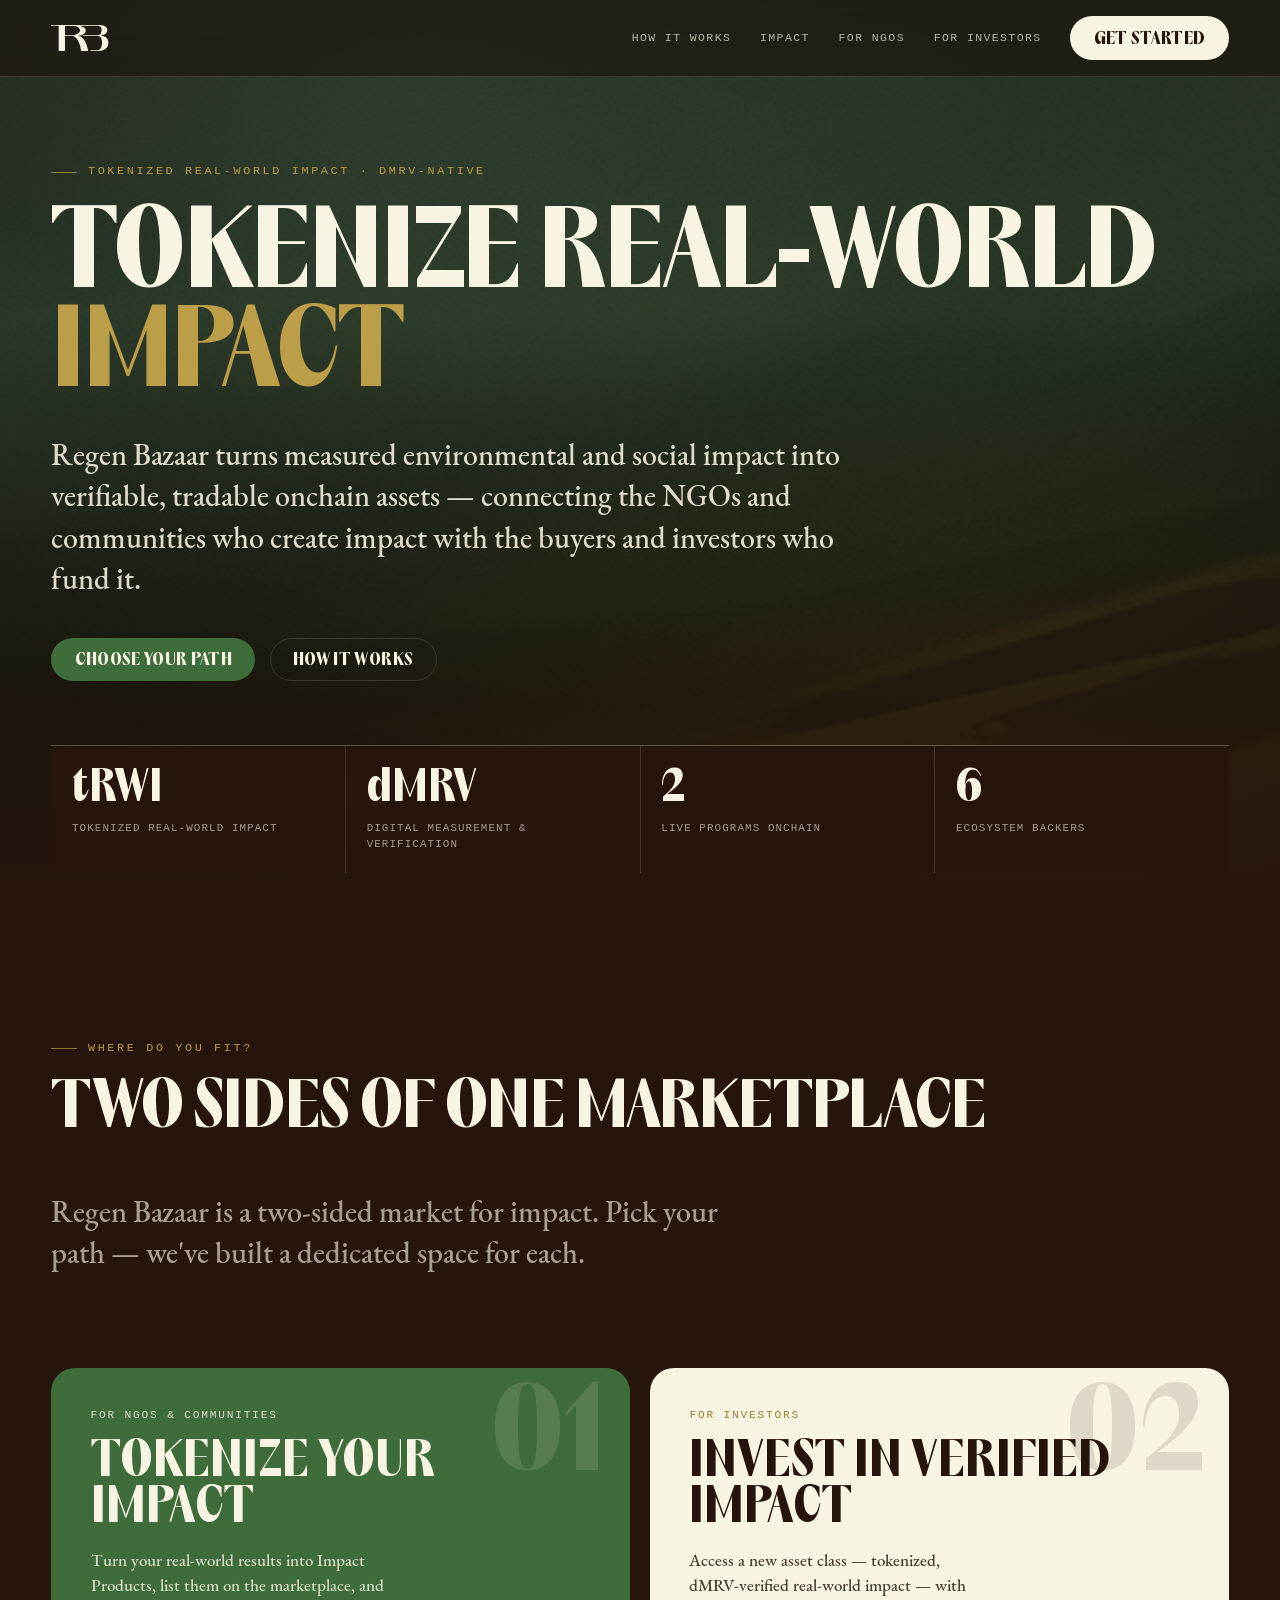
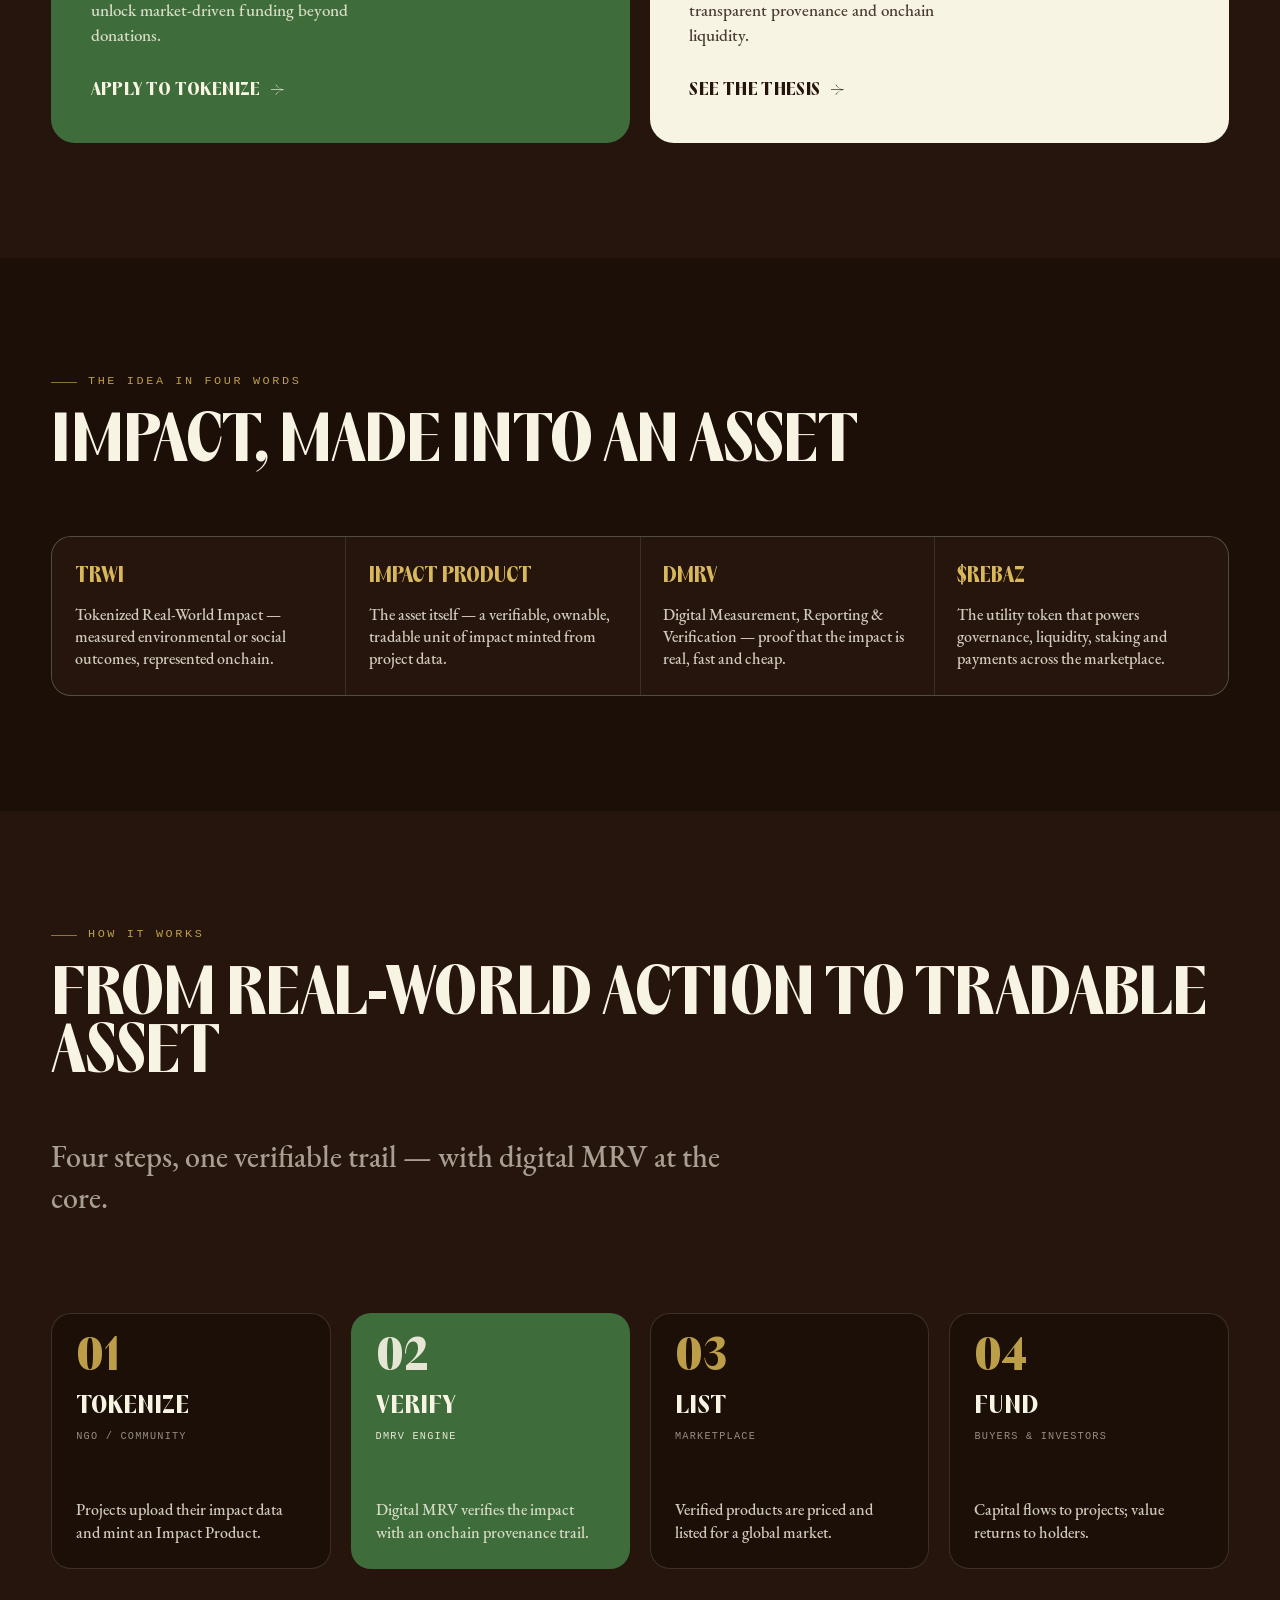
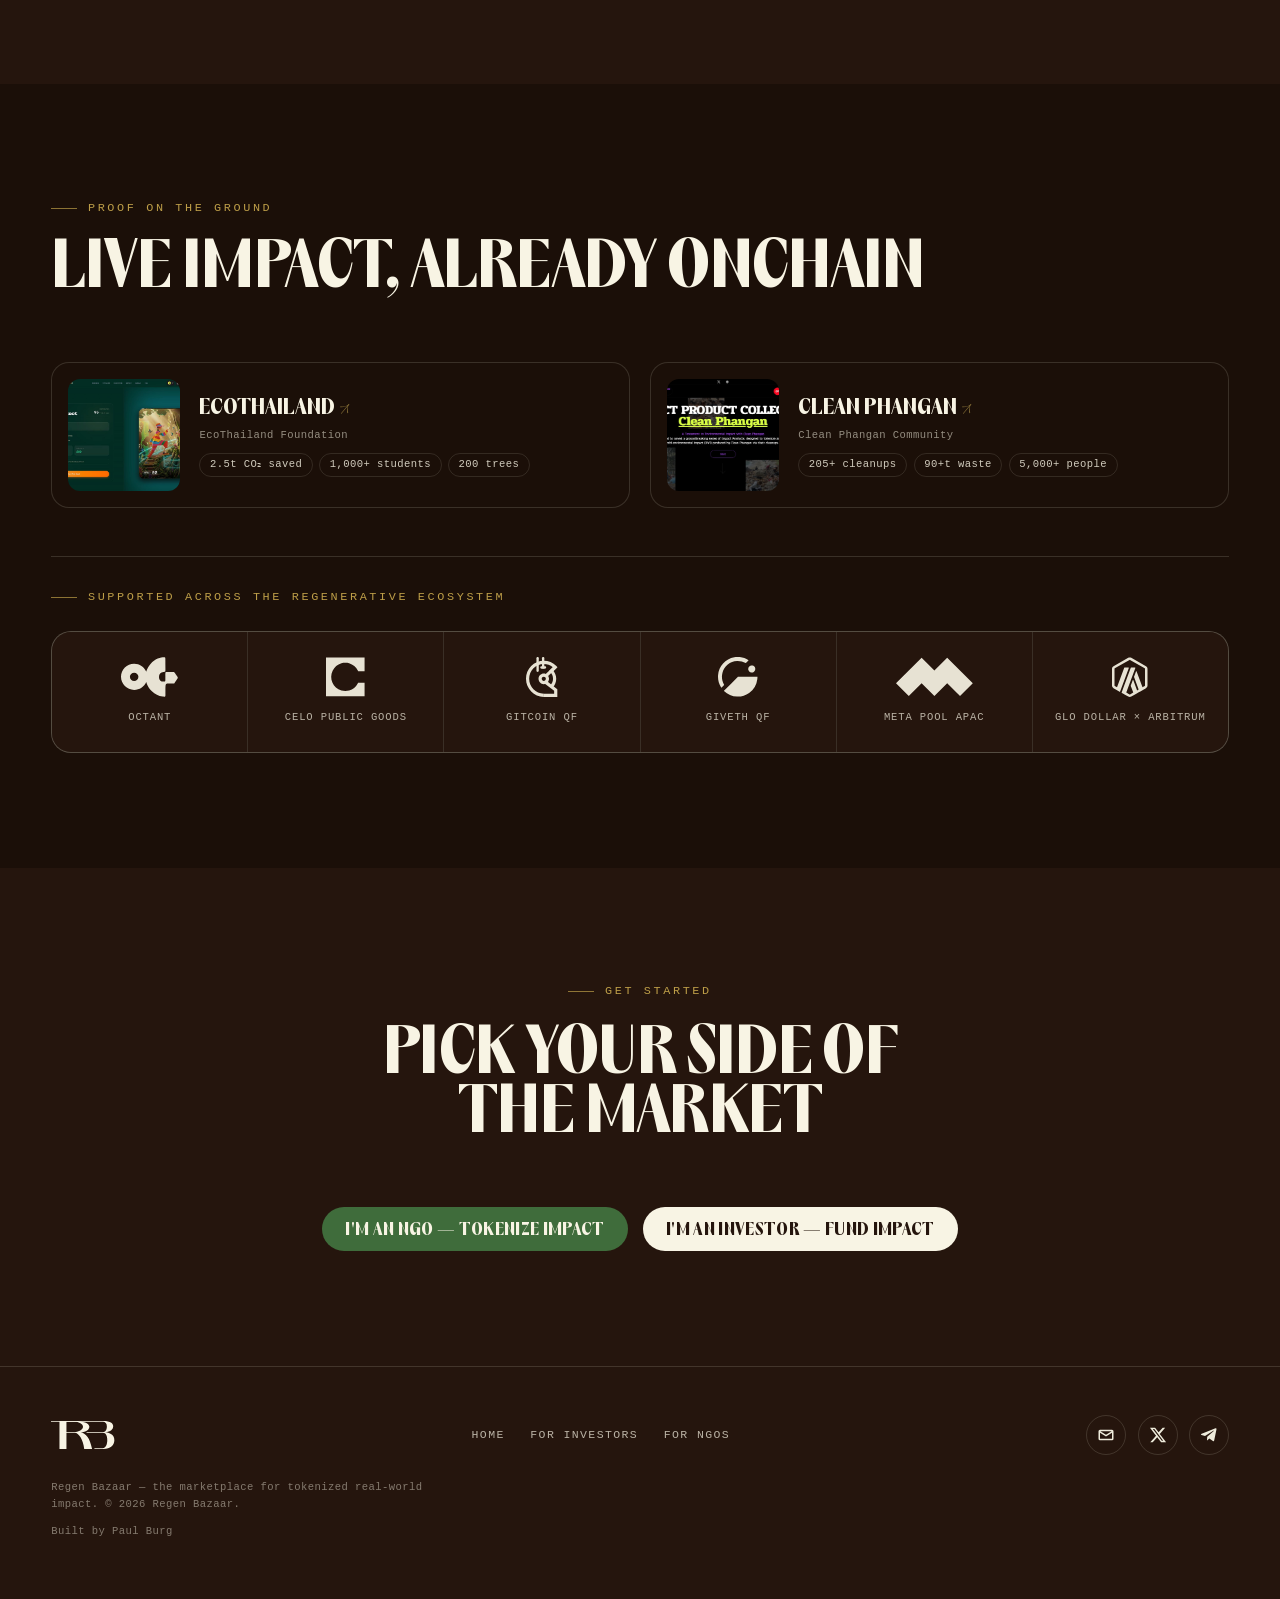
==== commit 293248f0: "Merge pull request #2 from Regen-Bazaar/chore/footer-credit Sync main with the live site (analytics," ====
--- a/index.html
+++ b/index.html
@@ -13,10 +13,10 @@
 
       gtag('config', 'G-385NGNGD7J');
     </script>
-    <title>Regen Bazaar | Fund verified real-world impact</title>
+    <title>Regen Bazaar — Tokenize Real-World Impact</title>
     <meta
       name="description"
-      content="Regen Bazaar turns real-world impact into tRWI tokens anyone can fund in a stablecoin, with the organisation paid in the same transaction. Public beta on test networks."
+      content="Regen Bazaar turns verified real-world impact into a tradable asset class. For NGOs and communities to tokenize impact — and for investors to fund it."
     />
     <link rel="icon" href="assets/icon.svg" type="image/svg+xml" />
     <link rel="icon" type="image/png" sizes="32x32" href="assets/favicon-32.png" />
@@ -26,18 +26,17 @@
     <link rel="canonical" href="https://www.regenbazaar.com/" />
     <meta property="og:type" content="website" />
     <meta property="og:site_name" content="Regen Bazaar" />
-    <meta property="og:title" content="Regen Bazaar | Fund verified real-world impact" />
-    <meta property="og:description" content="NGOs report their impact, the platform scores and attests it onchain, and anyone can fund it as tRWI. Public beta on test networks: try it." />
+    <meta property="og:title" content="Regen Bazaar — Tokenize Real-World Impact" />
+    <meta property="og:description" content="Regen Bazaar turns verified real-world impact into a tradable asset class — for NGOs and communities to tokenize impact, and for investors to fund it." />
     <meta property="og:url" content="https://www.regenbazaar.com/" />
-    <meta property="og:image" content="https://www.regenbazaar.com/assets/og-card.jpg" />
+    <meta property="og:image" content="https://www.regenbazaar.com/assets/og-image.jpg" />
     <meta property="og:image:width" content="1200" />
     <meta property="og:image:height" content="630" />
-    <meta property="og:image:alt" content="Regen Bazaar: fund real-world impact. Public beta." />
     <meta name="twitter:card" content="summary_large_image" />
     <meta name="twitter:site" content="@RegenBazaar" />
-    <meta name="twitter:title" content="Regen Bazaar | Fund verified real-world impact" />
-    <meta name="twitter:description" content="Real-world impact, scored, attested onchain and funded as tRWI. Public beta on test networks." />
-    <meta name="twitter:image" content="https://www.regenbazaar.com/assets/og-card.jpg" />
+    <meta name="twitter:title" content="Regen Bazaar — Tokenize Real-World Impact" />
+    <meta name="twitter:description" content="Verified real-world impact, turned into a tradable asset class. Tokenize impact, or fund it." />
+    <meta name="twitter:image" content="https://www.regenbazaar.com/assets/og-image.jpg" />
     <link rel="preload" href="assets/background.jpg" as="image" fetchpriority="high" />
     <link rel="preload" href="assets/pp-acma.ttf" as="font" type="font/ttf" crossorigin />
     <link rel="stylesheet" href="investors.css" />
@@ -51,11 +50,10 @@
       </a>
       <div class="nav-links">
         <a class="navlink" href="#how">How it works</a>
-        <a class="navlink" href="#live">See it live</a>
-        <a class="navlink" href="#roadmap">Roadmap</a>
+        <a class="navlink" href="#proof">Impact</a>
         <a class="navlink" href="/ngos">For NGOs</a>
         <a class="navlink" href="/investors">For Investors</a>
-        <a class="btn btn-cream" href="https://app.regenbazaar.com" target="_blank" rel="noopener">Try the beta</a>
+        <a class="btn btn-cream" href="#doors">Get started</a>
       </div>
     </nav>
 
@@ -66,92 +64,80 @@
       </div>
       <div class="wrap">
         <div class="eyebrow hero-eyebrow reveal">
-          Tokenized Real-World Impact · Public beta
+          Tokenized Real-World Impact · dMRV-native
         </div>
         <h1 class="display reveal">
-          Fund real-world <span class="accent">impact</span>
+          Tokenize real-world <span class="accent">impact</span>
         </h1>
         <p class="serif-lead hero-sub reveal">
-          NGOs and community groups describe the good they did. Regen Bazaar
-          scores it with a published formula, records the claim onchain, and
-          lets anyone fund it as a tRWI token, with the organisation paid in the
-          same transaction.
+          Regen Bazaar turns measured environmental and social impact into
+          verifiable, tradable onchain assets — connecting the NGOs and
+          communities who create impact with the buyers and investors who fund
+          it.
         </p>
         <div class="hero-cta reveal">
-          <a class="btn btn-green" href="https://app.regenbazaar.com" target="_blank" rel="noopener">Try the beta</a>
-          <a class="btn btn-ghost" href="/ngos">For NGOs</a>
-        </div>
-        <p class="hero-note reveal">
-          Public beta on three test networks: Arbitrum Sepolia, Robinhood Chain
-          testnet and Celo Sepolia. Test tokens only, no real funds.
-          <a href="https://app.regenbazaar.com/guide" target="_blank" rel="noopener" style="text-decoration: underline">How to try it</a>
-        </p>
+          <a class="btn btn-green" href="#doors">Choose your path</a>
+          <a class="btn btn-ghost" href="#how">How it works</a>
+        </div>
 
         <div class="stat-strip reveal">
           <div class="stat">
-            <div class="num">3</div>
-            <div class="lab">Test networks, one site</div>
+            <div class="num">tRWI</div>
+            <div class="lab">Tokenized real-world impact</div>
           </div>
           <div class="stat">
-            <div class="num">97.5%</div>
-            <div class="lab">To the organisation, same transaction</div>
+            <div class="num">dMRV</div>
+            <div class="lab">Digital measurement &amp; verification</div>
           </div>
           <div class="stat">
-            <div class="num">v0.1</div>
-            <div class="lab">Open scoring formula</div>
+            <div class="num">2</div>
+            <div class="lab">Live programs onchain</div>
           </div>
           <div class="stat">
-            <div class="num">EAS</div>
-            <div class="lab">Onchain record for every claim</div>
+            <div class="num">6</div>
+            <div class="lab">Ecosystem backers</div>
           </div>
         </div>
       </div>
     </header>
 
     <main>
-      <!-- ===================== THREE DOORS ===================== -->
+      <!-- ===================== TWO DOORS ===================== -->
       <section class="section-pad" id="doors" data-screen-label="Doors">
         <div class="wrap">
           <div class="section-head reveal">
             <div class="eyebrow">Where do you fit?</div>
-            <h2 class="display">One marketplace, three ways in</h2>
-          </div>
-
-          <div class="doors three reveal">
+            <h2 class="display">Two sides of one marketplace</h2>
+            <p class="serif-lead muted">
+              Regen Bazaar is a two-sided market for impact. Pick your path —
+              we've built a dedicated space for each.
+            </p>
+          </div>
+
+          <div class="doors reveal">
             <a class="door ngo" href="/ngos">
               <span class="door-bignum">01</span>
               <div>
                 <div class="door-tag">For NGOs &amp; communities</div>
-                <h3>Get your impact funded</h3>
+                <h3>Tokenize your impact</h3>
                 <p>
-                  Describe what you did in plain words. We score it, verify it
-                  and list it as a tRWI that funders can buy.
+                  Turn your real-world results into Impact Products, list them
+                  on the marketplace, and unlock market-driven funding beyond
+                  donations.
                 </p>
               </div>
-              <span class="door-cta">For NGOs <span class="arr">→</span></span>
-            </a>
-
-            <a class="door" href="https://app.regenbazaar.com/marketplace" target="_blank" rel="noopener">
+              <span class="door-cta">Apply to tokenize <span class="arr">→</span></span>
+            </a>
+
+            <a class="door investor" href="/investors">
               <span class="door-bignum">02</span>
               <div>
-                <div class="door-tag">For funders</div>
-                <h3>Fund impact you can check</h3>
+                <div class="door-tag">For investors</div>
+                <h3>Invest in verified impact</h3>
                 <p>
-                  Pick a verified report, fund a share of it, and keep a token
-                  that links to the onchain record of what you paid for.
-                </p>
-              </div>
-              <span class="door-cta">Open the marketplace <span class="arr">→</span></span>
-            </a>
-
-            <a class="door investor" href="/investors">
-              <span class="door-bignum">03</span>
-              <div>
-                <div class="door-tag">For investors &amp; funds</div>
-                <h3>Back the platform</h3>
-                <p>
-                  The problem, the product, what is built and where it goes
-                  next.
+                  Access a new asset class — tokenized, dMRV-verified
+                  real-world impact — with transparent provenance and onchain
+                  liquidity.
                 </p>
               </div>
               <span class="door-cta">See the thesis <span class="arr">→</span></span>
@@ -171,29 +157,29 @@
             <div class="term">
               <div class="t-key">tRWI</div>
               <div class="t-def">
-                Tokenized Real-World Impact. A token for a verified impact
-                report, split into editions that many funders can own.
+                Tokenized Real-World Impact — measured environmental or social
+                outcomes, represented onchain.
               </div>
             </div>
             <div class="term">
-              <div class="t-key">Impact Value</div>
+              <div class="t-key">Impact Product</div>
               <div class="t-def">
-                A score from a published formula (weights v0.1).
-                Platform-assessed, not third-party certified.
+                The asset itself — a verifiable, ownable, tradable unit of
+                impact minted from project data.
               </div>
             </div>
             <div class="term">
-              <div class="t-key">EAS</div>
+              <div class="t-key">dMRV</div>
               <div class="t-def">
-                Ethereum Attestation Service. The onchain record of each
-                approved claim, checked before any token is minted.
+                Digital Measurement, Reporting &amp; Verification — proof that
+                the impact is real, fast and cheap.
               </div>
             </div>
             <div class="term">
-              <div class="t-key">USDG</div>
+              <div class="t-key">$REBAZ</div>
               <div class="t-def">
-                A stablecoin issued by Paxos. Funders pay in it; the
-                organisation receives it directly.
+                The utility token that powers governance, liquidity, staking and
+                payments across the marketplace.
               </div>
             </div>
           </div>
@@ -205,208 +191,55 @@
         <div class="wrap">
           <div class="section-head reveal">
             <div class="eyebrow">How it works</div>
-            <h2 class="display">From a plain report to funded impact</h2>
+            <h2 class="display">From real-world action to tradable asset</h2>
             <p class="serif-lead muted">
-              Six steps. The AI only reads the report; a fixed formula does the
-              scoring and a person approves.
+              Four steps, one verifiable trail — with digital MRV at the core.
             </p>
           </div>
 
-          <div class="flow six reveal">
+          <div class="flow reveal">
             <div class="flow-step">
               <div class="snum">01</div>
-              <h4>Report</h4>
+              <h4>Tokenize</h4>
               <div class="stag">NGO / community</div>
-              <p>The organisation describes what it did in plain words: what, how many, where.</p>
+              <p>Projects upload their impact data and mint an Impact Product.</p>
+            </div>
+            <div class="flow-step hl">
+              <div class="snum">02</div>
+              <h4>Verify</h4>
+              <div class="stag">dMRV engine</div>
+              <p>Digital MRV verifies the impact with an onchain provenance trail.</p>
             </div>
             <div class="flow-step">
-              <div class="snum">02</div>
-              <h4>Extract</h4>
-              <div class="stag">AI</div>
-              <p>AI pulls out the actions and numbers. It never sets the score.</p>
-            </div>
-            <div class="flow-step hl">
               <div class="snum">03</div>
-              <h4>Score</h4>
-              <div class="stag">Published formula</div>
-              <p>A published formula computes the Impact Value, with a breakdown for every action.</p>
+              <h4>List</h4>
+              <div class="stag">Marketplace</div>
+              <p>Verified products are priced and listed for a global market.</p>
             </div>
             <div class="flow-step">
               <div class="snum">04</div>
-              <h4>Review</h4>
-              <div class="stag">Human reviewer</div>
-              <p>A reviewer checks the report and approves it or sends it back.</p>
-            </div>
-            <div class="flow-step">
-              <div class="snum">05</div>
-              <h4>Attest</h4>
-              <div class="stag">Onchain</div>
-              <p>The claim is recorded onchain with EAS and gets its own generated tRWI artwork.</p>
-            </div>
-            <div class="flow-step">
-              <div class="snum">06</div>
               <h4>Fund</h4>
-              <div class="stag">Funders</div>
-              <p>A funder buys editions in USDG. The organisation is paid in the same transaction.</p>
-            </div>
-          </div>
-        </div>
-      </section>
-
-      <!-- ===================== SEE IT LIVE ===================== -->
-      <section class="section-pad bg-ink2" id="live" data-screen-label="See it live">
+              <div class="stag">Buyers &amp; investors</div>
+              <p>Capital flows to projects; value returns to holders.</p>
+            </div>
+          </div>
+        </div>
+      </section>
+
+      <!-- ===================== PROOF ===================== -->
+      <section class="section-pad bg-ink2" id="proof" data-screen-label="Proof">
         <div class="wrap">
           <div class="section-head reveal">
-            <div class="eyebrow">See it live</div>
-            <h2 class="display">The beta, as it is today</h2>
-            <p class="serif-lead muted">
-              Real screens from app.regenbazaar.com. The listings are test data.
-            </p>
-          </div>
-
-          <div class="shots reveal">
-            <a class="shot" href="https://app.regenbazaar.com/marketplace" target="_blank" rel="noopener">
-              <img src="assets/app-marketplace.jpg" alt="Regen Bazaar marketplace with tRWI cards" loading="lazy" width="1280" height="720" />
-              <figcaption>
-                <h4>Marketplace</h4>
-                <p>Verified reports as tRWI cards, priced in USDG.</p>
-              </figcaption>
-            </a>
-            <a class="shot" href="https://app.regenbazaar.com/marketplace" target="_blank" rel="noopener">
-              <img src="assets/app-proof.jpg" alt="A tRWI with its Impact Value breakdown and onchain proof" loading="lazy" width="1280" height="720" />
-              <figcaption>
-                <h4>Proof</h4>
-                <p>Every score shows how it was calculated, with the onchain record behind it.</p>
-              </figcaption>
-            </a>
-            <a class="shot" href="https://app.regenbazaar.com/tokenize" target="_blank" rel="noopener">
-              <img src="assets/app-tokenize.jpg" alt="The report form with a live Impact Value preview" loading="lazy" width="1280" height="720" />
-              <figcaption>
-                <h4>Report form</h4>
-                <p>An organisation writes its report and sees the Impact Value as it types.</p>
-              </figcaption>
-            </a>
-          </div>
-
-          <div class="hero-cta section-link reveal">
-            <a class="btn btn-green" href="https://app.regenbazaar.com" target="_blank" rel="noopener">Try the beta</a>
-            <a class="btn btn-ghost" href="https://app.regenbazaar.com/guide" target="_blank" rel="noopener">Read the guide</a>
-          </div>
-        </div>
-      </section>
-
-      <!-- ===================== TRUST ===================== -->
-      <section class="section-pad" id="trust" data-screen-label="Trust">
-        <div class="wrap">
-          <div class="section-head reveal">
-            <div class="eyebrow">Check it yourself</div>
-            <h2 class="display">Nothing to take on trust</h2>
-          </div>
-
-          <div class="grid cols-4 reveal">
-            <a class="card" href="https://arbitrum-sepolia.blockscout.com/address/0x79E4bEAF41F415cE3DF55DaDe3F86423e5399030?tab=contract" target="_blank" rel="noopener">
-              <div class="knum">01</div>
-              <h4>Verified contracts</h4>
-              <p>Source code published on the block explorers, with 61 automated tests.</p>
-              <span class="go">Blockscout ↗</span>
-            </a>
-            <a class="card" href="https://explorer.testnet.chain.robinhood.com/tx/0xea4a18d20c2fc3c4ed2a46ef7681129a99b905118745ff2de9ad95609ca2ba77" target="_blank" rel="noopener">
-              <div class="knum">02</div>
-              <h4>A real USDG purchase</h4>
-              <p>Test Paxos USDG on Robinhood Chain testnet: 97.5% to the organisation in one transaction.</p>
-              <span class="go">Transaction ↗</span>
-            </a>
-            <a class="card" href="https://app.regenbazaar.com/methodology" target="_blank" rel="noopener">
-              <div class="knum">03</div>
-              <h4>Open methodology</h4>
-              <p>The scoring formula and every weight are public. Weights v0.1, platform-assessed, not third-party certified.</p>
-              <span class="go">Methodology ↗</span>
-            </a>
-            <a class="card" href="https://github.com/Regen-Bazaar/regenbazaar-beta" target="_blank" rel="noopener">
-              <div class="knum">04</div>
-              <h4>Open code</h4>
-              <p>The app, the scoring engine and the contracts are on GitHub.</p>
-              <span class="go">GitHub ↗</span>
-            </a>
-          </div>
-        </div>
-      </section>
-
-      <!-- ===================== ROADMAP ===================== -->
-      <section class="section-pad bg-ink2" id="roadmap" data-screen-label="Roadmap">
-        <div class="wrap">
-          <div class="section-head reveal">
-            <div class="eyebrow">Roadmap</div>
-            <h2 class="display">Where it goes next</h2>
-            <p class="serif-lead muted">
-              Ordered by priority, no dates. Everything today runs on test
-              networks.
-            </p>
-          </div>
-
-          <div class="roadmap six reveal">
-            <div class="phase done">
-              <div class="ph">Phase 01</div>
-              <h5>Public beta and feedback</h5>
-              <p>Open testing with the community; fix every step where testers get stuck.</p>
-              <span class="status">Now</span>
-            </div>
-            <div class="phase">
-              <div class="ph">Phase 02</div>
-              <h5>Trust: methodology and verification</h5>
-              <p>Weights calibrated with experts, required evidence, duplicate checks, a third-party verification tier.</p>
-              <span class="status">Next</span>
-            </div>
-            <div class="phase">
-              <div class="ph">Phase 03</div>
-              <h5>Onboarding without crypto</h5>
-              <p>Sign in by email or Telegram, organisation profiles and teams, simple payouts.</p>
-              <span class="status">Next</span>
-            </div>
-            <div class="phase">
-              <div class="ph">Phase 04</div>
-              <h5>Funders, companies and AI agents</h5>
-              <p>Card payments on a phone, a company portal with impact reports, an API for AI agents.</p>
-              <span class="status">Later</span>
-            </div>
-            <div class="phase">
-              <div class="ph">Phase 05</div>
-              <h5>Validator network and community</h5>
-              <p>Independent validators with public track records, appeals, community rules.</p>
-              <span class="status">Later</span>
-            </div>
-            <div class="phase">
-              <div class="ph">Phase 06</div>
-              <h5>Real funds, after an audit</h5>
-              <p>External security audit, multisig admin, legal review, launch with pilot partners first.</p>
-              <span class="status">Later</span>
-            </div>
-          </div>
-
-          <div class="hero-cta section-link reveal">
-            <a class="btn btn-ghost" href="https://app.regenbazaar.com/roadmap" target="_blank" rel="noopener">Full roadmap</a>
-          </div>
-        </div>
-      </section>
-
-      <!-- ===================== PILOTS + BACKERS ===================== -->
-      <section class="section-pad" id="proof" data-screen-label="Pilots">
-        <div class="wrap">
-          <div class="section-head reveal">
-            <div class="eyebrow">Where it started</div>
-            <h2 class="display">Pilots before the platform</h2>
-            <p class="serif-lead muted">
-              Two single-organisation pilots tested the model before Regen
-              Bazaar was built. The figures are the partners' own impact.
-            </p>
+            <div class="eyebrow">Proof on the ground</div>
+            <h2 class="display">Live impact, already onchain</h2>
           </div>
 
           <div class="mini-cases reveal">
             <a class="mini-case" href="https://ecothailand.regenbazaar.com/" target="_blank" rel="noopener">
-              <div class="mc-img"><img src="assets/ecothailand.jpg" alt="EcoThailand" loading="lazy" /></div>
+              <div class="mc-img"><img src="assets/ecothailand.jpg" alt="EcoThailand" /></div>
               <div>
                 <h4>EcoThailand <span class="mc-visit">↗</span></h4>
-                <div class="mc-org">EcoThailand Foundation · pilot on Celo</div>
+                <div class="mc-org">EcoThailand Foundation</div>
                 <div class="mc-stats">
                   <span class="chip">2.5t CO₂ saved</span>
                   <span class="chip">1,000+ students</span>
@@ -415,10 +248,10 @@
               </div>
             </a>
             <a class="mini-case" href="https://cleanphangan.regenbazaar.com/" target="_blank" rel="noopener">
-              <div class="mc-img"><img src="assets/cleanphangan.jpg" alt="Clean Phangan" loading="lazy" /></div>
+              <div class="mc-img"><img src="assets/cleanphangan.jpg" alt="Clean Phangan" /></div>
               <div>
                 <h4>Clean Phangan <span class="mc-visit">↗</span></h4>
-                <div class="mc-org">Clean Phangan Community · pilot on Optimism</div>
+                <div class="mc-org">Clean Phangan Community</div>
                 <div class="mc-stats">
                   <span class="chip">205+ cleanups</span>
                   <span class="chip">90+t waste</span>
@@ -456,15 +289,18 @@
         </div>
       </section>
 
-      <!-- ===================== FINAL CTA ===================== -->
-      <section class="section-pad bg-ink2" data-screen-label="Closing">
+      <!-- ===================== FINAL ROUTER CTA ===================== -->
+      <section class="section-pad" data-screen-label="Closing">
         <div class="wrap closing reveal">
           <div class="eyebrow" style="justify-content: center">Get started</div>
-          <h2 class="display">Try it in a few minutes</h2>
+          <h2 class="display">Pick your side of the market</h2>
           <div class="hero-cta">
-            <a class="btn btn-green" href="https://app.regenbazaar.com" target="_blank" rel="noopener">Try the beta</a>
-            <a class="btn btn-cream" href="/ngos">I'm an NGO</a>
-            <a class="btn btn-ghost" href="/investors">I'm an investor</a>
+            <a class="btn btn-green" href="/ngos"
+              >I'm an NGO — tokenize impact</a
+            >
+            <a class="btn btn-cream" href="/investors"
+              >I'm an investor — fund impact</a
+            >
           </div>
         </div>
       </section>
@@ -477,13 +313,10 @@
           <a class="nav-brand" href="#top">
             <img src="assets/logo.svg" alt="Regen Bazaar" style="width: 64px" />
           </a>
-          <div class="foot-links">
-            <a href="https://app.regenbazaar.com" target="_blank" rel="noopener">App</a>
-            <a href="https://app.regenbazaar.com/guide" target="_blank" rel="noopener">Guide</a>
-            <a href="https://app.regenbazaar.com/roadmap" target="_blank" rel="noopener">Roadmap</a>
-            <a href="https://github.com/Regen-Bazaar" target="_blank" rel="noopener">GitHub</a>
-            <a href="/ngos">For NGOs</a>
-            <a href="/investors">For Investors</a>
+          <div class="nav-links" style="gap: 1.6rem">
+            <a class="navlink" href="/">Home</a>
+            <a class="navlink" href="/investors">For Investors</a>
+            <a class="navlink" href="/ngos">For NGOs</a>
           </div>
           <div class="socials">
             <a href="mailto:info@regenbazaar.com" aria-label="Email">
@@ -498,8 +331,7 @@
           </div>
         </div>
         <p class="disclaimer">
-          Public beta on test networks; no real funds. Impact Value is
-          platform-assessed, not third-party certified (weights v0.1).
+          Regen Bazaar — the marketplace for tokenized real-world impact.
           © 2026 Regen Bazaar.
         </p>
         <p class="disclaimer" style="margin-top:8px">Built by <a href="https://paulburg.com/" target="_blank" rel="noopener noreferrer" style="color:inherit">Paul Burg</a></p>
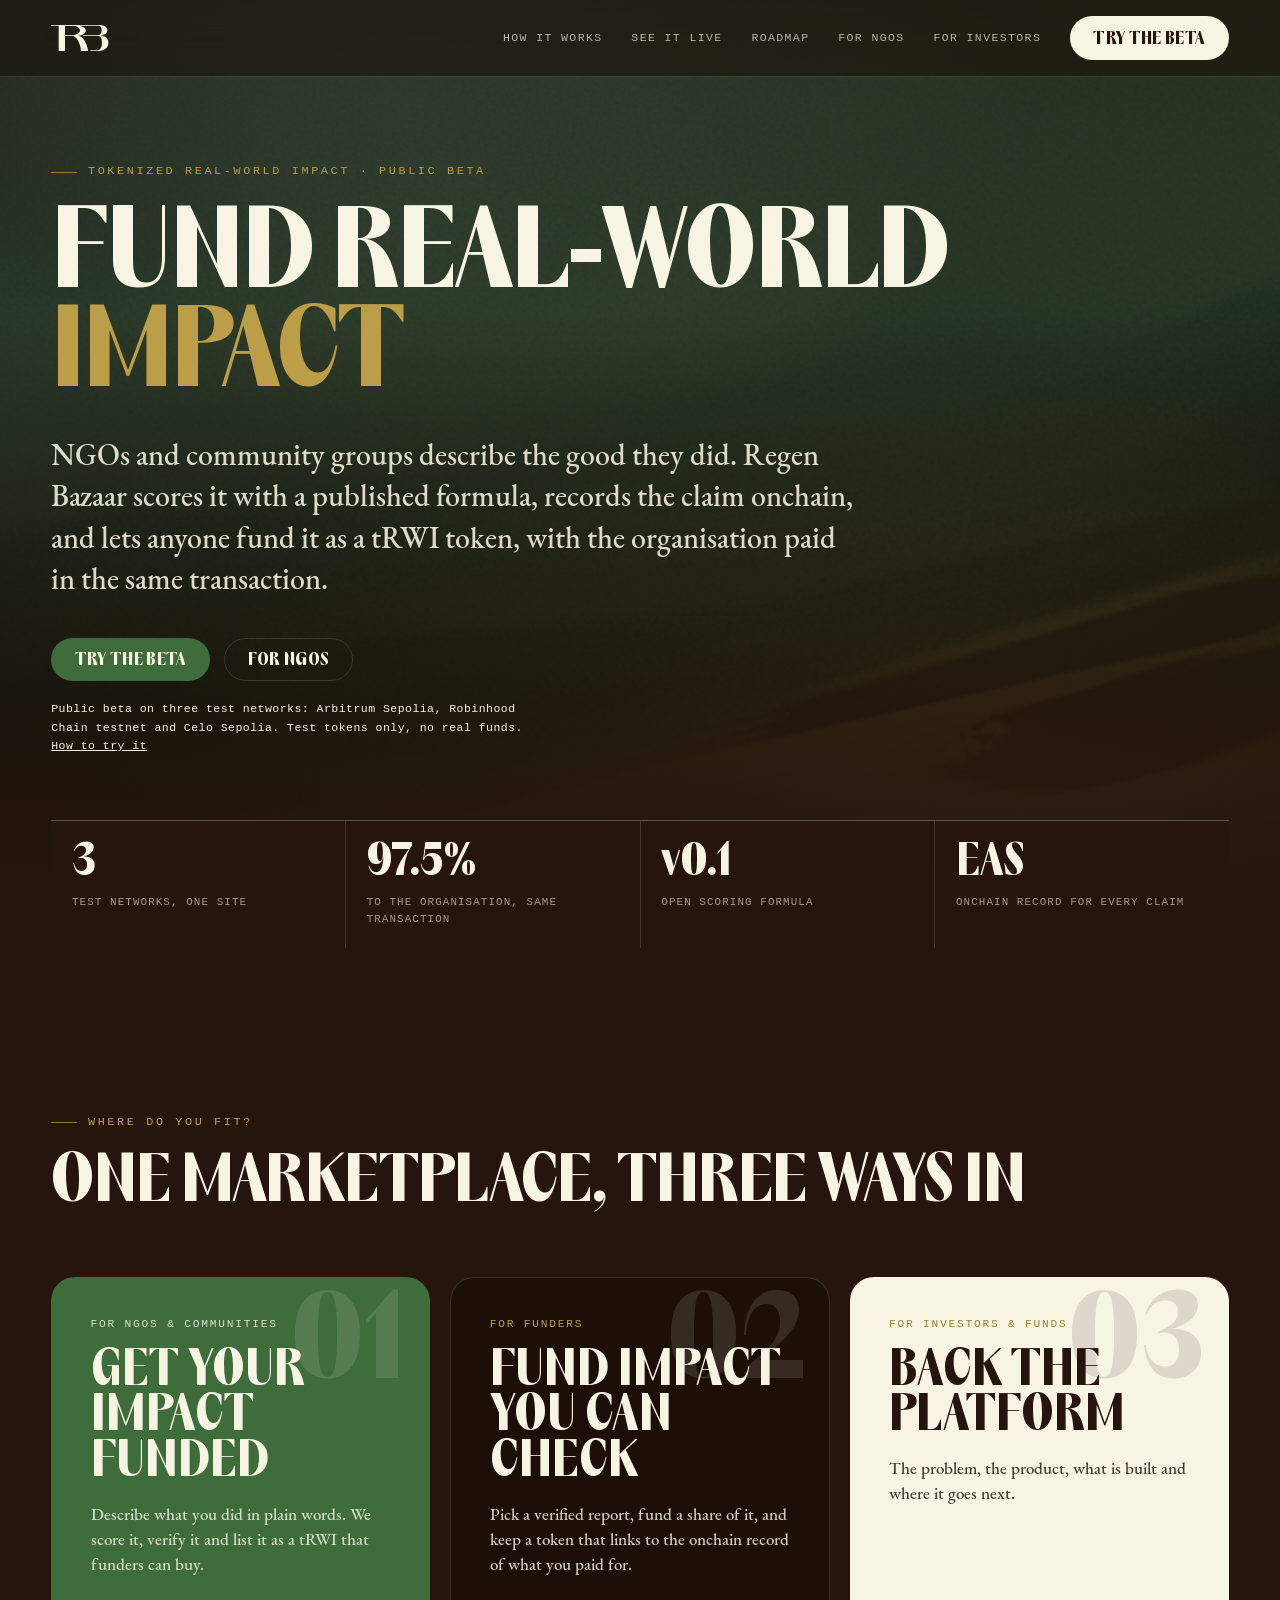
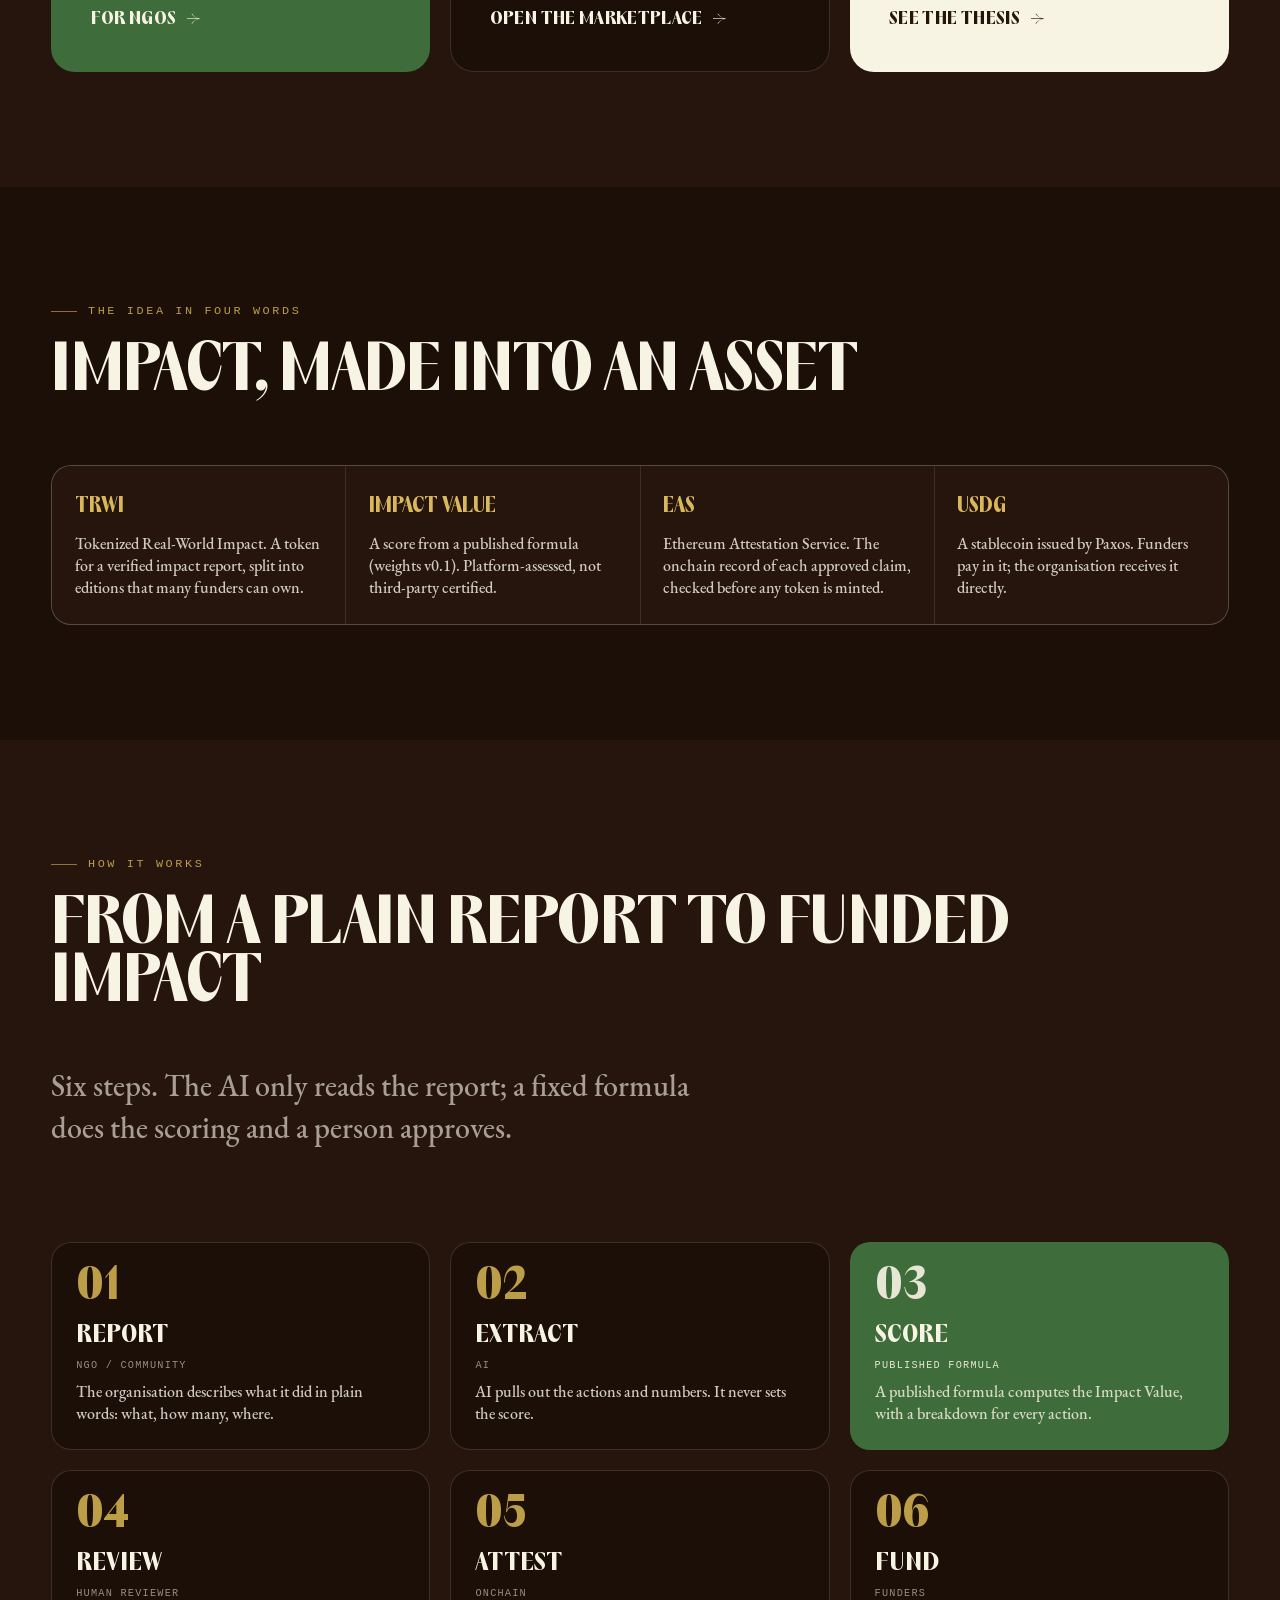
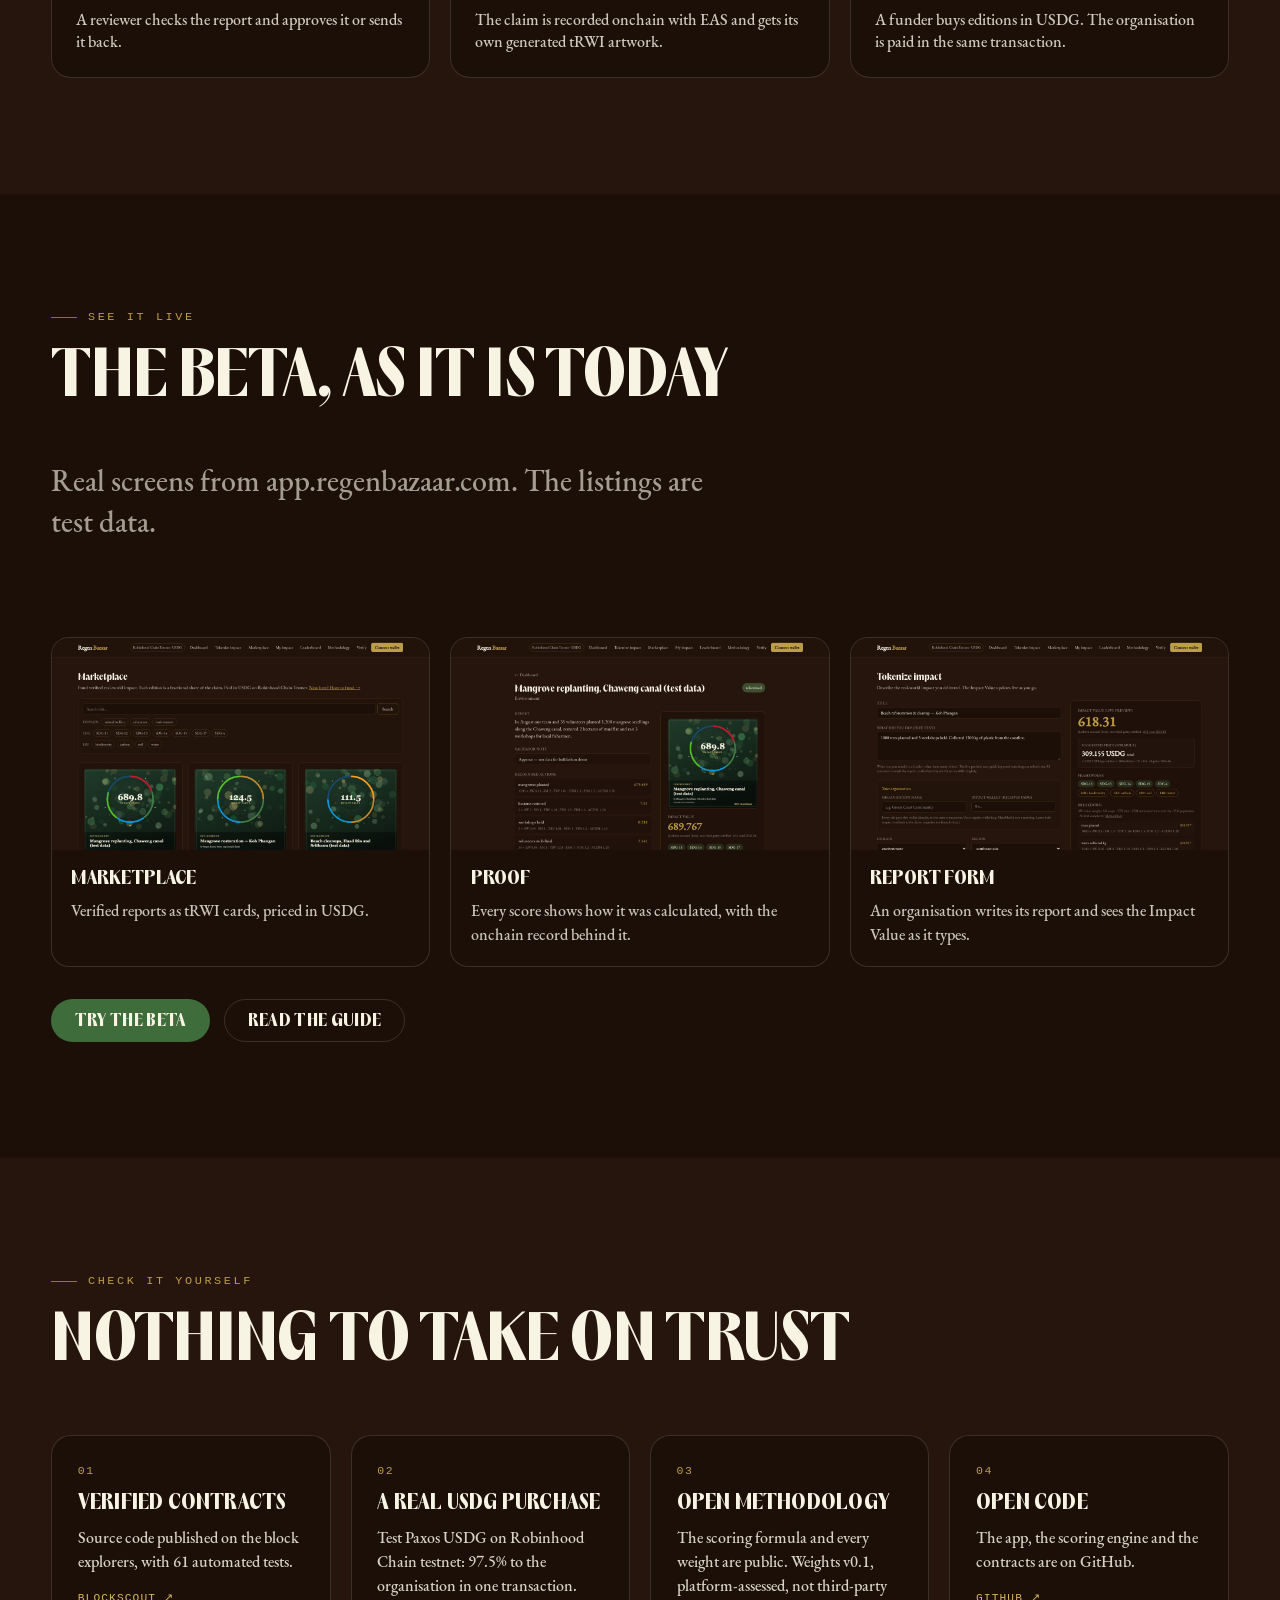
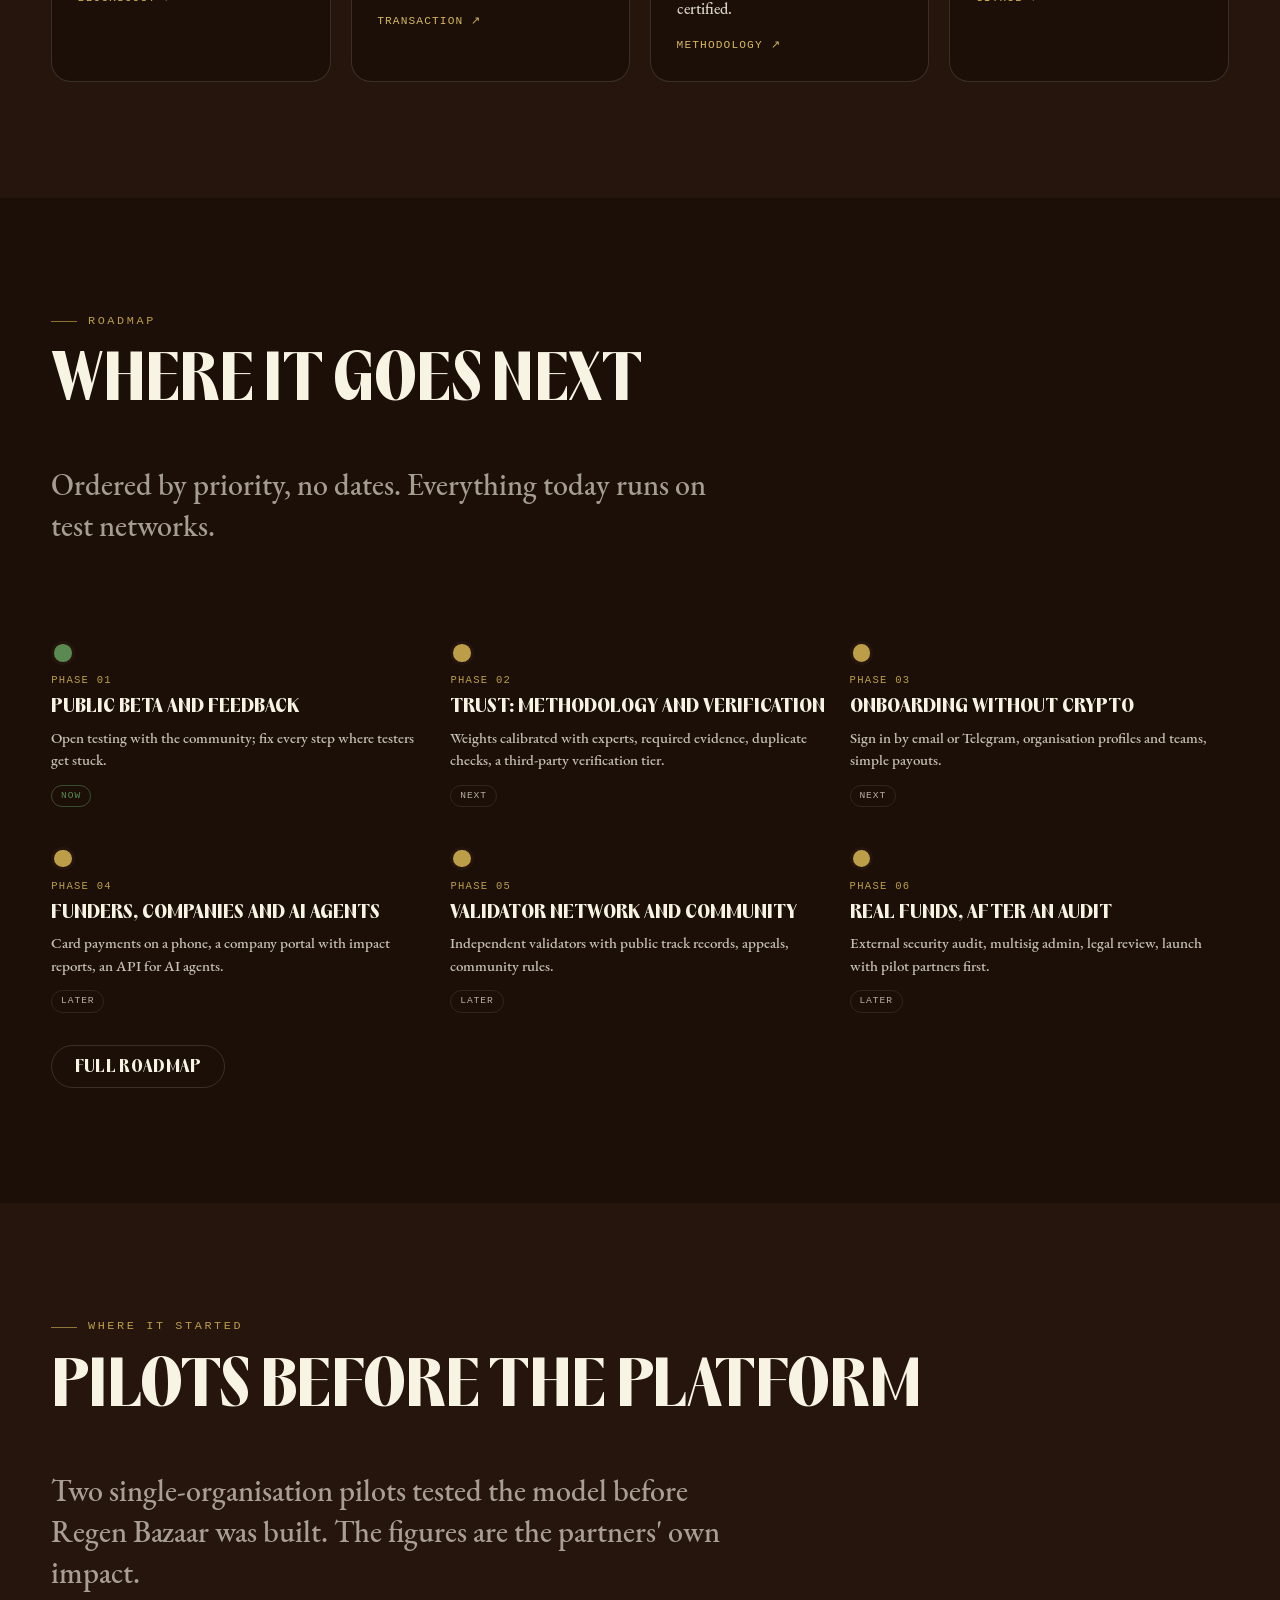
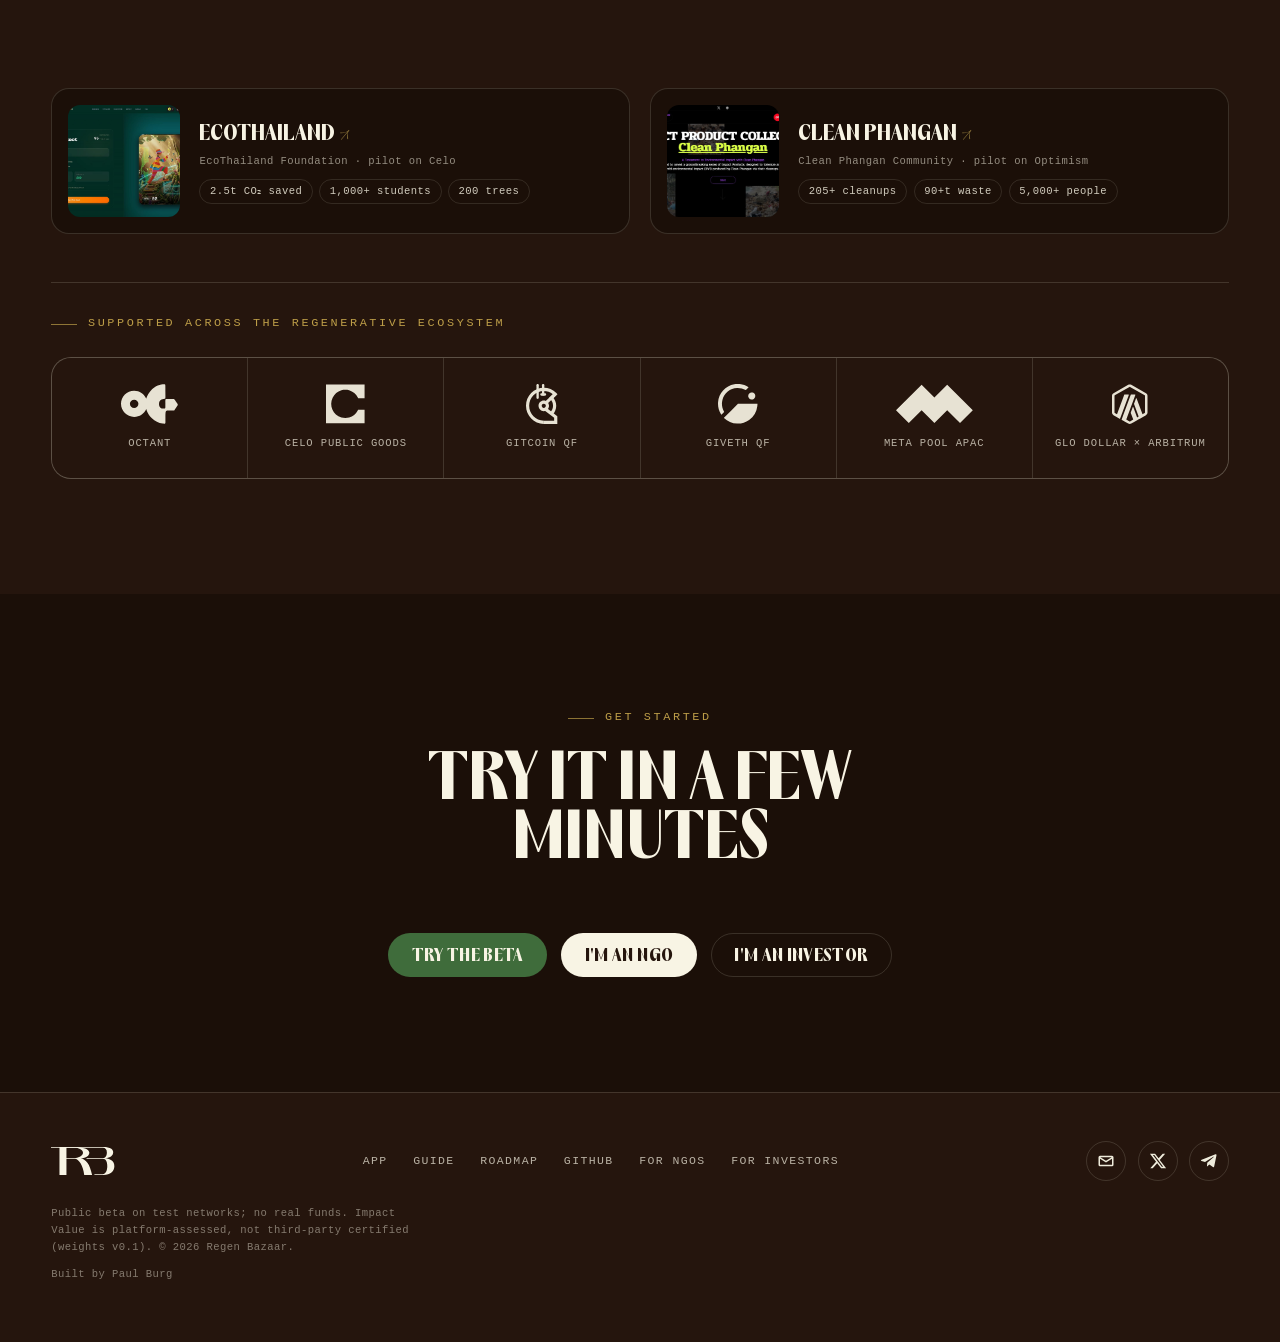
==== commit 04fdda1d: "Merge pull request #3 from Regen-Bazaar/feat/live-product Landing: sell the live beta (app links, sc" ====
--- a/index.html
+++ b/index.html
@@ -13,10 +13,10 @@
 
       gtag('config', 'G-385NGNGD7J');
     </script>
-    <title>Regen Bazaar — Tokenize Real-World Impact</title>
+    <title>Regen Bazaar | Fund verified real-world impact</title>
     <meta
       name="description"
-      content="Regen Bazaar turns verified real-world impact into a tradable asset class. For NGOs and communities to tokenize impact — and for investors to fund it."
+      content="Regen Bazaar turns real-world impact into tRWI tokens anyone can fund in a stablecoin, with the organisation paid in the same transaction. Public beta on test networks."
     />
     <link rel="icon" href="assets/icon.svg" type="image/svg+xml" />
     <link rel="icon" type="image/png" sizes="32x32" href="assets/favicon-32.png" />
@@ -26,17 +26,18 @@
     <link rel="canonical" href="https://www.regenbazaar.com/" />
     <meta property="og:type" content="website" />
     <meta property="og:site_name" content="Regen Bazaar" />
-    <meta property="og:title" content="Regen Bazaar — Tokenize Real-World Impact" />
-    <meta property="og:description" content="Regen Bazaar turns verified real-world impact into a tradable asset class — for NGOs and communities to tokenize impact, and for investors to fund it." />
+    <meta property="og:title" content="Regen Bazaar | Fund verified real-world impact" />
+    <meta property="og:description" content="NGOs report their impact, the platform scores and attests it onchain, and anyone can fund it as tRWI. Public beta on test networks: try it." />
     <meta property="og:url" content="https://www.regenbazaar.com/" />
-    <meta property="og:image" content="https://www.regenbazaar.com/assets/og-image.jpg" />
+    <meta property="og:image" content="https://www.regenbazaar.com/assets/og-card.jpg" />
     <meta property="og:image:width" content="1200" />
     <meta property="og:image:height" content="630" />
+    <meta property="og:image:alt" content="Regen Bazaar: fund real-world impact. Public beta." />
     <meta name="twitter:card" content="summary_large_image" />
     <meta name="twitter:site" content="@RegenBazaar" />
-    <meta name="twitter:title" content="Regen Bazaar — Tokenize Real-World Impact" />
-    <meta name="twitter:description" content="Verified real-world impact, turned into a tradable asset class. Tokenize impact, or fund it." />
-    <meta name="twitter:image" content="https://www.regenbazaar.com/assets/og-image.jpg" />
+    <meta name="twitter:title" content="Regen Bazaar | Fund verified real-world impact" />
+    <meta name="twitter:description" content="Real-world impact, scored, attested onchain and funded as tRWI. Public beta on test networks." />
+    <meta name="twitter:image" content="https://www.regenbazaar.com/assets/og-card.jpg" />
     <link rel="preload" href="assets/background.jpg" as="image" fetchpriority="high" />
     <link rel="preload" href="assets/pp-acma.ttf" as="font" type="font/ttf" crossorigin />
     <link rel="stylesheet" href="investors.css" />
@@ -50,10 +51,11 @@
       </a>
       <div class="nav-links">
         <a class="navlink" href="#how">How it works</a>
-        <a class="navlink" href="#proof">Impact</a>
+        <a class="navlink" href="#live">See it live</a>
+        <a class="navlink" href="#roadmap">Roadmap</a>
         <a class="navlink" href="/ngos">For NGOs</a>
         <a class="navlink" href="/investors">For Investors</a>
-        <a class="btn btn-cream" href="#doors">Get started</a>
+        <a class="btn btn-cream" href="https://app.regenbazaar.com" target="_blank" rel="noopener">Try the beta</a>
       </div>
     </nav>
 
@@ -64,80 +66,92 @@
       </div>
       <div class="wrap">
         <div class="eyebrow hero-eyebrow reveal">
-          Tokenized Real-World Impact · dMRV-native
+          Tokenized Real-World Impact · Public beta
         </div>
         <h1 class="display reveal">
-          Tokenize real-world <span class="accent">impact</span>
+          Fund real-world <span class="accent">impact</span>
         </h1>
         <p class="serif-lead hero-sub reveal">
-          Regen Bazaar turns measured environmental and social impact into
-          verifiable, tradable onchain assets — connecting the NGOs and
-          communities who create impact with the buyers and investors who fund
-          it.
+          NGOs and community groups describe the good they did. Regen Bazaar
+          scores it with a published formula, records the claim onchain, and
+          lets anyone fund it as a tRWI token, with the organisation paid in the
+          same transaction.
         </p>
         <div class="hero-cta reveal">
-          <a class="btn btn-green" href="#doors">Choose your path</a>
-          <a class="btn btn-ghost" href="#how">How it works</a>
-        </div>
+          <a class="btn btn-green" href="https://app.regenbazaar.com" target="_blank" rel="noopener">Try the beta</a>
+          <a class="btn btn-ghost" href="/ngos">For NGOs</a>
+        </div>
+        <p class="hero-note reveal">
+          Public beta on three test networks: Arbitrum Sepolia, Robinhood Chain
+          testnet and Celo Sepolia. Test tokens only, no real funds.
+          <a href="https://app.regenbazaar.com/guide" target="_blank" rel="noopener" style="text-decoration: underline">How to try it</a>
+        </p>
 
         <div class="stat-strip reveal">
           <div class="stat">
-            <div class="num">tRWI</div>
-            <div class="lab">Tokenized real-world impact</div>
+            <div class="num">3</div>
+            <div class="lab">Test networks, one site</div>
           </div>
           <div class="stat">
-            <div class="num">dMRV</div>
-            <div class="lab">Digital measurement &amp; verification</div>
+            <div class="num">97.5%</div>
+            <div class="lab">To the organisation, same transaction</div>
           </div>
           <div class="stat">
-            <div class="num">2</div>
-            <div class="lab">Live programs onchain</div>
+            <div class="num">v0.1</div>
+            <div class="lab">Open scoring formula</div>
           </div>
           <div class="stat">
-            <div class="num">6</div>
-            <div class="lab">Ecosystem backers</div>
+            <div class="num">EAS</div>
+            <div class="lab">Onchain record for every claim</div>
           </div>
         </div>
       </div>
     </header>
 
     <main>
-      <!-- ===================== TWO DOORS ===================== -->
+      <!-- ===================== THREE DOORS ===================== -->
       <section class="section-pad" id="doors" data-screen-label="Doors">
         <div class="wrap">
           <div class="section-head reveal">
             <div class="eyebrow">Where do you fit?</div>
-            <h2 class="display">Two sides of one marketplace</h2>
-            <p class="serif-lead muted">
-              Regen Bazaar is a two-sided market for impact. Pick your path —
-              we've built a dedicated space for each.
-            </p>
-          </div>
-
-          <div class="doors reveal">
+            <h2 class="display">One marketplace, three ways in</h2>
+          </div>
+
+          <div class="doors three reveal">
             <a class="door ngo" href="/ngos">
               <span class="door-bignum">01</span>
               <div>
                 <div class="door-tag">For NGOs &amp; communities</div>
-                <h3>Tokenize your impact</h3>
+                <h3>Get your impact funded</h3>
                 <p>
-                  Turn your real-world results into Impact Products, list them
-                  on the marketplace, and unlock market-driven funding beyond
-                  donations.
+                  Describe what you did in plain words. We score it, verify it
+                  and list it as a tRWI that funders can buy.
                 </p>
               </div>
-              <span class="door-cta">Apply to tokenize <span class="arr">→</span></span>
-            </a>
-
-            <a class="door investor" href="/investors">
+              <span class="door-cta">For NGOs <span class="arr">→</span></span>
+            </a>
+
+            <a class="door" href="https://app.regenbazaar.com/marketplace" target="_blank" rel="noopener">
               <span class="door-bignum">02</span>
               <div>
-                <div class="door-tag">For investors</div>
-                <h3>Invest in verified impact</h3>
+                <div class="door-tag">For funders</div>
+                <h3>Fund impact you can check</h3>
                 <p>
-                  Access a new asset class — tokenized, dMRV-verified
-                  real-world impact — with transparent provenance and onchain
-                  liquidity.
+                  Pick a verified report, fund a share of it, and keep a token
+                  that links to the onchain record of what you paid for.
+                </p>
+              </div>
+              <span class="door-cta">Open the marketplace <span class="arr">→</span></span>
+            </a>
+
+            <a class="door investor" href="/investors">
+              <span class="door-bignum">03</span>
+              <div>
+                <div class="door-tag">For investors &amp; funds</div>
+                <h3>Back the platform</h3>
+                <p>
+                  The problem, the product, what is built and where it goes
+                  next.
                 </p>
               </div>
               <span class="door-cta">See the thesis <span class="arr">→</span></span>
@@ -157,29 +171,29 @@
             <div class="term">
               <div class="t-key">tRWI</div>
               <div class="t-def">
-                Tokenized Real-World Impact — measured environmental or social
-                outcomes, represented onchain.
+                Tokenized Real-World Impact. A token for a verified impact
+                report, split into editions that many funders can own.
               </div>
             </div>
             <div class="term">
-              <div class="t-key">Impact Product</div>
+              <div class="t-key">Impact Value</div>
               <div class="t-def">
-                The asset itself — a verifiable, ownable, tradable unit of
-                impact minted from project data.
+                A score from a published formula (weights v0.1).
+                Platform-assessed, not third-party certified.
               </div>
             </div>
             <div class="term">
-              <div class="t-key">dMRV</div>
+              <div class="t-key">EAS</div>
               <div class="t-def">
-                Digital Measurement, Reporting &amp; Verification — proof that
-                the impact is real, fast and cheap.
+                Ethereum Attestation Service. The onchain record of each
+                approved claim, checked before any token is minted.
               </div>
             </div>
             <div class="term">
-              <div class="t-key">$REBAZ</div>
+              <div class="t-key">USDG</div>
               <div class="t-def">
-                The utility token that powers governance, liquidity, staking and
-                payments across the marketplace.
+                A stablecoin issued by Paxos. Funders pay in it; the
+                organisation receives it directly.
               </div>
             </div>
           </div>
@@ -191,55 +205,208 @@
         <div class="wrap">
           <div class="section-head reveal">
             <div class="eyebrow">How it works</div>
-            <h2 class="display">From real-world action to tradable asset</h2>
+            <h2 class="display">From a plain report to funded impact</h2>
             <p class="serif-lead muted">
-              Four steps, one verifiable trail — with digital MRV at the core.
+              Six steps. The AI only reads the report; a fixed formula does the
+              scoring and a person approves.
             </p>
           </div>
 
-          <div class="flow reveal">
+          <div class="flow six reveal">
             <div class="flow-step">
               <div class="snum">01</div>
-              <h4>Tokenize</h4>
+              <h4>Report</h4>
               <div class="stag">NGO / community</div>
-              <p>Projects upload their impact data and mint an Impact Product.</p>
+              <p>The organisation describes what it did in plain words: what, how many, where.</p>
+            </div>
+            <div class="flow-step">
+              <div class="snum">02</div>
+              <h4>Extract</h4>
+              <div class="stag">AI</div>
+              <p>AI pulls out the actions and numbers. It never sets the score.</p>
             </div>
             <div class="flow-step hl">
-              <div class="snum">02</div>
-              <h4>Verify</h4>
-              <div class="stag">dMRV engine</div>
-              <p>Digital MRV verifies the impact with an onchain provenance trail.</p>
-            </div>
-            <div class="flow-step">
               <div class="snum">03</div>
-              <h4>List</h4>
-              <div class="stag">Marketplace</div>
-              <p>Verified products are priced and listed for a global market.</p>
+              <h4>Score</h4>
+              <div class="stag">Published formula</div>
+              <p>A published formula computes the Impact Value, with a breakdown for every action.</p>
             </div>
             <div class="flow-step">
               <div class="snum">04</div>
+              <h4>Review</h4>
+              <div class="stag">Human reviewer</div>
+              <p>A reviewer checks the report and approves it or sends it back.</p>
+            </div>
+            <div class="flow-step">
+              <div class="snum">05</div>
+              <h4>Attest</h4>
+              <div class="stag">Onchain</div>
+              <p>The claim is recorded onchain with EAS and gets its own generated tRWI artwork.</p>
+            </div>
+            <div class="flow-step">
+              <div class="snum">06</div>
               <h4>Fund</h4>
-              <div class="stag">Buyers &amp; investors</div>
-              <p>Capital flows to projects; value returns to holders.</p>
-            </div>
-          </div>
-        </div>
-      </section>
-
-      <!-- ===================== PROOF ===================== -->
-      <section class="section-pad bg-ink2" id="proof" data-screen-label="Proof">
-        <div class="wrap">
-          <div class="section-head reveal">
-            <div class="eyebrow">Proof on the ground</div>
-            <h2 class="display">Live impact, already onchain</h2>
+              <div class="stag">Funders</div>
+              <p>A funder buys editions in USDG. The organisation is paid in the same transaction.</p>
+            </div>
+          </div>
+        </div>
+      </section>
+
+      <!-- ===================== SEE IT LIVE ===================== -->
+      <section class="section-pad bg-ink2" id="live" data-screen-label="See it live">
+        <div class="wrap">
+          <div class="section-head reveal">
+            <div class="eyebrow">See it live</div>
+            <h2 class="display">The beta, as it is today</h2>
+            <p class="serif-lead muted">
+              Real screens from app.regenbazaar.com. The listings are test data.
+            </p>
+          </div>
+
+          <div class="shots reveal">
+            <a class="shot" href="https://app.regenbazaar.com/marketplace" target="_blank" rel="noopener">
+              <img src="assets/app-marketplace.jpg" alt="Regen Bazaar marketplace with tRWI cards" loading="lazy" width="1280" height="720" />
+              <figcaption>
+                <h4>Marketplace</h4>
+                <p>Verified reports as tRWI cards, priced in USDG.</p>
+              </figcaption>
+            </a>
+            <a class="shot" href="https://app.regenbazaar.com/marketplace" target="_blank" rel="noopener">
+              <img src="assets/app-proof.jpg" alt="A tRWI with its Impact Value breakdown and onchain proof" loading="lazy" width="1280" height="720" />
+              <figcaption>
+                <h4>Proof</h4>
+                <p>Every score shows how it was calculated, with the onchain record behind it.</p>
+              </figcaption>
+            </a>
+            <a class="shot" href="https://app.regenbazaar.com/tokenize" target="_blank" rel="noopener">
+              <img src="assets/app-tokenize.jpg" alt="The report form with a live Impact Value preview" loading="lazy" width="1280" height="720" />
+              <figcaption>
+                <h4>Report form</h4>
+                <p>An organisation writes its report and sees the Impact Value as it types.</p>
+              </figcaption>
+            </a>
+          </div>
+
+          <div class="hero-cta section-link reveal">
+            <a class="btn btn-green" href="https://app.regenbazaar.com" target="_blank" rel="noopener">Try the beta</a>
+            <a class="btn btn-ghost" href="https://app.regenbazaar.com/guide" target="_blank" rel="noopener">Read the guide</a>
+          </div>
+        </div>
+      </section>
+
+      <!-- ===================== TRUST ===================== -->
+      <section class="section-pad" id="trust" data-screen-label="Trust">
+        <div class="wrap">
+          <div class="section-head reveal">
+            <div class="eyebrow">Check it yourself</div>
+            <h2 class="display">Nothing to take on trust</h2>
+          </div>
+
+          <div class="grid cols-4 reveal">
+            <a class="card" href="https://arbitrum-sepolia.blockscout.com/address/0x79E4bEAF41F415cE3DF55DaDe3F86423e5399030?tab=contract" target="_blank" rel="noopener">
+              <div class="knum">01</div>
+              <h4>Verified contracts</h4>
+              <p>Source code published on the block explorers, with 61 automated tests.</p>
+              <span class="go">Blockscout ↗</span>
+            </a>
+            <a class="card" href="https://explorer.testnet.chain.robinhood.com/tx/0xea4a18d20c2fc3c4ed2a46ef7681129a99b905118745ff2de9ad95609ca2ba77" target="_blank" rel="noopener">
+              <div class="knum">02</div>
+              <h4>A real USDG purchase</h4>
+              <p>Test Paxos USDG on Robinhood Chain testnet: 97.5% to the organisation in one transaction.</p>
+              <span class="go">Transaction ↗</span>
+            </a>
+            <a class="card" href="https://app.regenbazaar.com/methodology" target="_blank" rel="noopener">
+              <div class="knum">03</div>
+              <h4>Open methodology</h4>
+              <p>The scoring formula and every weight are public. Weights v0.1, platform-assessed, not third-party certified.</p>
+              <span class="go">Methodology ↗</span>
+            </a>
+            <a class="card" href="https://github.com/Regen-Bazaar/regenbazaar-beta" target="_blank" rel="noopener">
+              <div class="knum">04</div>
+              <h4>Open code</h4>
+              <p>The app, the scoring engine and the contracts are on GitHub.</p>
+              <span class="go">GitHub ↗</span>
+            </a>
+          </div>
+        </div>
+      </section>
+
+      <!-- ===================== ROADMAP ===================== -->
+      <section class="section-pad bg-ink2" id="roadmap" data-screen-label="Roadmap">
+        <div class="wrap">
+          <div class="section-head reveal">
+            <div class="eyebrow">Roadmap</div>
+            <h2 class="display">Where it goes next</h2>
+            <p class="serif-lead muted">
+              Ordered by priority, no dates. Everything today runs on test
+              networks.
+            </p>
+          </div>
+
+          <div class="roadmap six reveal">
+            <div class="phase done">
+              <div class="ph">Phase 01</div>
+              <h5>Public beta and feedback</h5>
+              <p>Open testing with the community; fix every step where testers get stuck.</p>
+              <span class="status">Now</span>
+            </div>
+            <div class="phase">
+              <div class="ph">Phase 02</div>
+              <h5>Trust: methodology and verification</h5>
+              <p>Weights calibrated with experts, required evidence, duplicate checks, a third-party verification tier.</p>
+              <span class="status">Next</span>
+            </div>
+            <div class="phase">
+              <div class="ph">Phase 03</div>
+              <h5>Onboarding without crypto</h5>
+              <p>Sign in by email or Telegram, organisation profiles and teams, simple payouts.</p>
+              <span class="status">Next</span>
+            </div>
+            <div class="phase">
+              <div class="ph">Phase 04</div>
+              <h5>Funders, companies and AI agents</h5>
+              <p>Card payments on a phone, a company portal with impact reports, an API for AI agents.</p>
+              <span class="status">Later</span>
+            </div>
+            <div class="phase">
+              <div class="ph">Phase 05</div>
+              <h5>Validator network and community</h5>
+              <p>Independent validators with public track records, appeals, community rules.</p>
+              <span class="status">Later</span>
+            </div>
+            <div class="phase">
+              <div class="ph">Phase 06</div>
+              <h5>Real funds, after an audit</h5>
+              <p>External security audit, multisig admin, legal review, launch with pilot partners first.</p>
+              <span class="status">Later</span>
+            </div>
+          </div>
+
+          <div class="hero-cta section-link reveal">
+            <a class="btn btn-ghost" href="https://app.regenbazaar.com/roadmap" target="_blank" rel="noopener">Full roadmap</a>
+          </div>
+        </div>
+      </section>
+
+      <!-- ===================== PILOTS + BACKERS ===================== -->
+      <section class="section-pad" id="proof" data-screen-label="Pilots">
+        <div class="wrap">
+          <div class="section-head reveal">
+            <div class="eyebrow">Where it started</div>
+            <h2 class="display">Pilots before the platform</h2>
+            <p class="serif-lead muted">
+              Two single-organisation pilots tested the model before Regen
+              Bazaar was built. The figures are the partners' own impact.
+            </p>
           </div>
 
           <div class="mini-cases reveal">
             <a class="mini-case" href="https://ecothailand.regenbazaar.com/" target="_blank" rel="noopener">
-              <div class="mc-img"><img src="assets/ecothailand.jpg" alt="EcoThailand" /></div>
+              <div class="mc-img"><img src="assets/ecothailand.jpg" alt="EcoThailand" loading="lazy" /></div>
               <div>
                 <h4>EcoThailand <span class="mc-visit">↗</span></h4>
-                <div class="mc-org">EcoThailand Foundation</div>
+                <div class="mc-org">EcoThailand Foundation · pilot on Celo</div>
                 <div class="mc-stats">
                   <span class="chip">2.5t CO₂ saved</span>
                   <span class="chip">1,000+ students</span>
@@ -248,10 +415,10 @@
               </div>
             </a>
             <a class="mini-case" href="https://cleanphangan.regenbazaar.com/" target="_blank" rel="noopener">
-              <div class="mc-img"><img src="assets/cleanphangan.jpg" alt="Clean Phangan" /></div>
+              <div class="mc-img"><img src="assets/cleanphangan.jpg" alt="Clean Phangan" loading="lazy" /></div>
               <div>
                 <h4>Clean Phangan <span class="mc-visit">↗</span></h4>
-                <div class="mc-org">Clean Phangan Community</div>
+                <div class="mc-org">Clean Phangan Community · pilot on Optimism</div>
                 <div class="mc-stats">
                   <span class="chip">205+ cleanups</span>
                   <span class="chip">90+t waste</span>
@@ -289,18 +456,15 @@
         </div>
       </section>
 
-      <!-- ===================== FINAL ROUTER CTA ===================== -->
-      <section class="section-pad" data-screen-label="Closing">
+      <!-- ===================== FINAL CTA ===================== -->
+      <section class="section-pad bg-ink2" data-screen-label="Closing">
         <div class="wrap closing reveal">
           <div class="eyebrow" style="justify-content: center">Get started</div>
-          <h2 class="display">Pick your side of the market</h2>
+          <h2 class="display">Try it in a few minutes</h2>
           <div class="hero-cta">
-            <a class="btn btn-green" href="/ngos"
-              >I'm an NGO — tokenize impact</a
-            >
-            <a class="btn btn-cream" href="/investors"
-              >I'm an investor — fund impact</a
-            >
+            <a class="btn btn-green" href="https://app.regenbazaar.com" target="_blank" rel="noopener">Try the beta</a>
+            <a class="btn btn-cream" href="/ngos">I'm an NGO</a>
+            <a class="btn btn-ghost" href="/investors">I'm an investor</a>
           </div>
         </div>
       </section>
@@ -313,10 +477,13 @@
           <a class="nav-brand" href="#top">
             <img src="assets/logo.svg" alt="Regen Bazaar" style="width: 64px" />
           </a>
-          <div class="nav-links" style="gap: 1.6rem">
-            <a class="navlink" href="/">Home</a>
-            <a class="navlink" href="/investors">For Investors</a>
-            <a class="navlink" href="/ngos">For NGOs</a>
+          <div class="foot-links">
+            <a href="https://app.regenbazaar.com" target="_blank" rel="noopener">App</a>
+            <a href="https://app.regenbazaar.com/guide" target="_blank" rel="noopener">Guide</a>
+            <a href="https://app.regenbazaar.com/roadmap" target="_blank" rel="noopener">Roadmap</a>
+            <a href="https://github.com/Regen-Bazaar" target="_blank" rel="noopener">GitHub</a>
+            <a href="/ngos">For NGOs</a>
+            <a href="/investors">For Investors</a>
           </div>
           <div class="socials">
             <a href="mailto:info@regenbazaar.com" aria-label="Email">
@@ -331,7 +498,8 @@
           </div>
         </div>
         <p class="disclaimer">
-          Regen Bazaar — the marketplace for tokenized real-world impact.
+          Public beta on test networks; no real funds. Impact Value is
+          platform-assessed, not third-party certified (weights v0.1).
           © 2026 Regen Bazaar.
         </p>
         <p class="disclaimer" style="margin-top:8px">Built by <a href="https://paulburg.com/" target="_blank" rel="noopener noreferrer" style="color:inherit">Paul Burg</a></p>
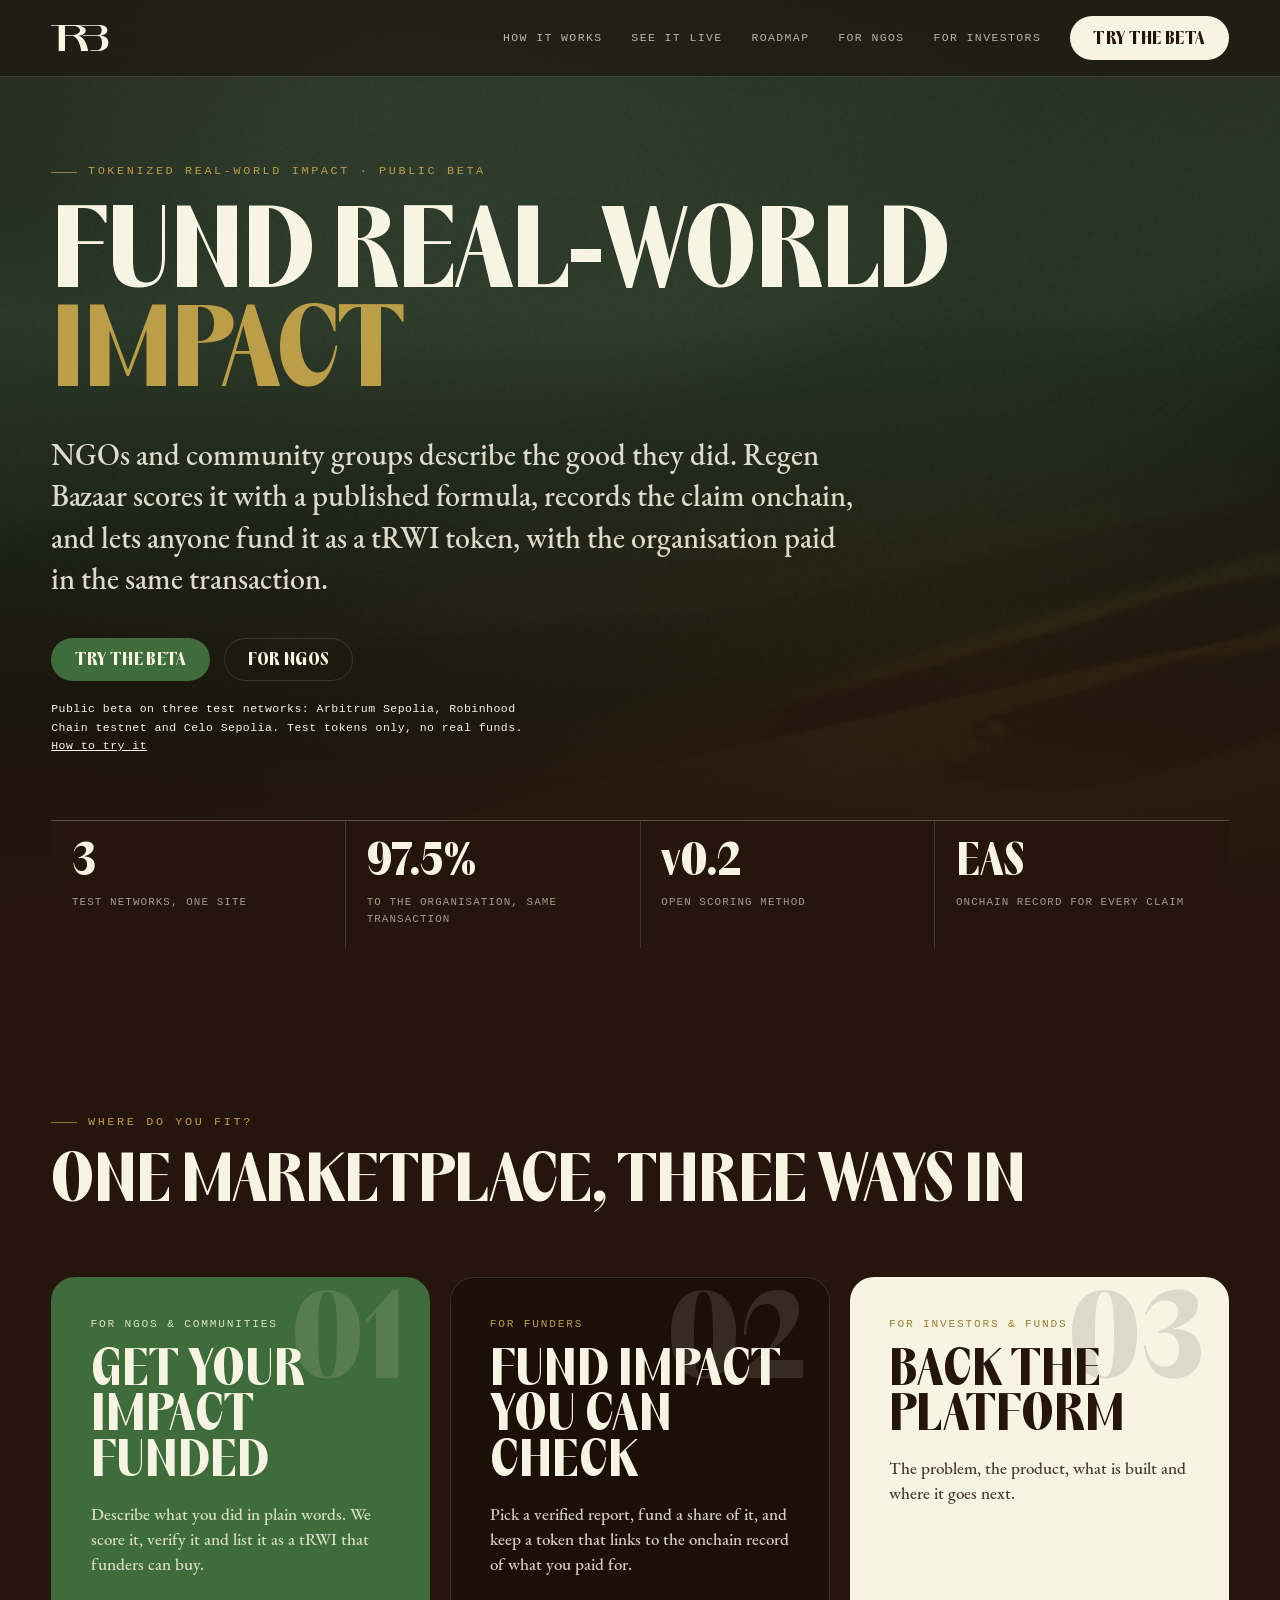
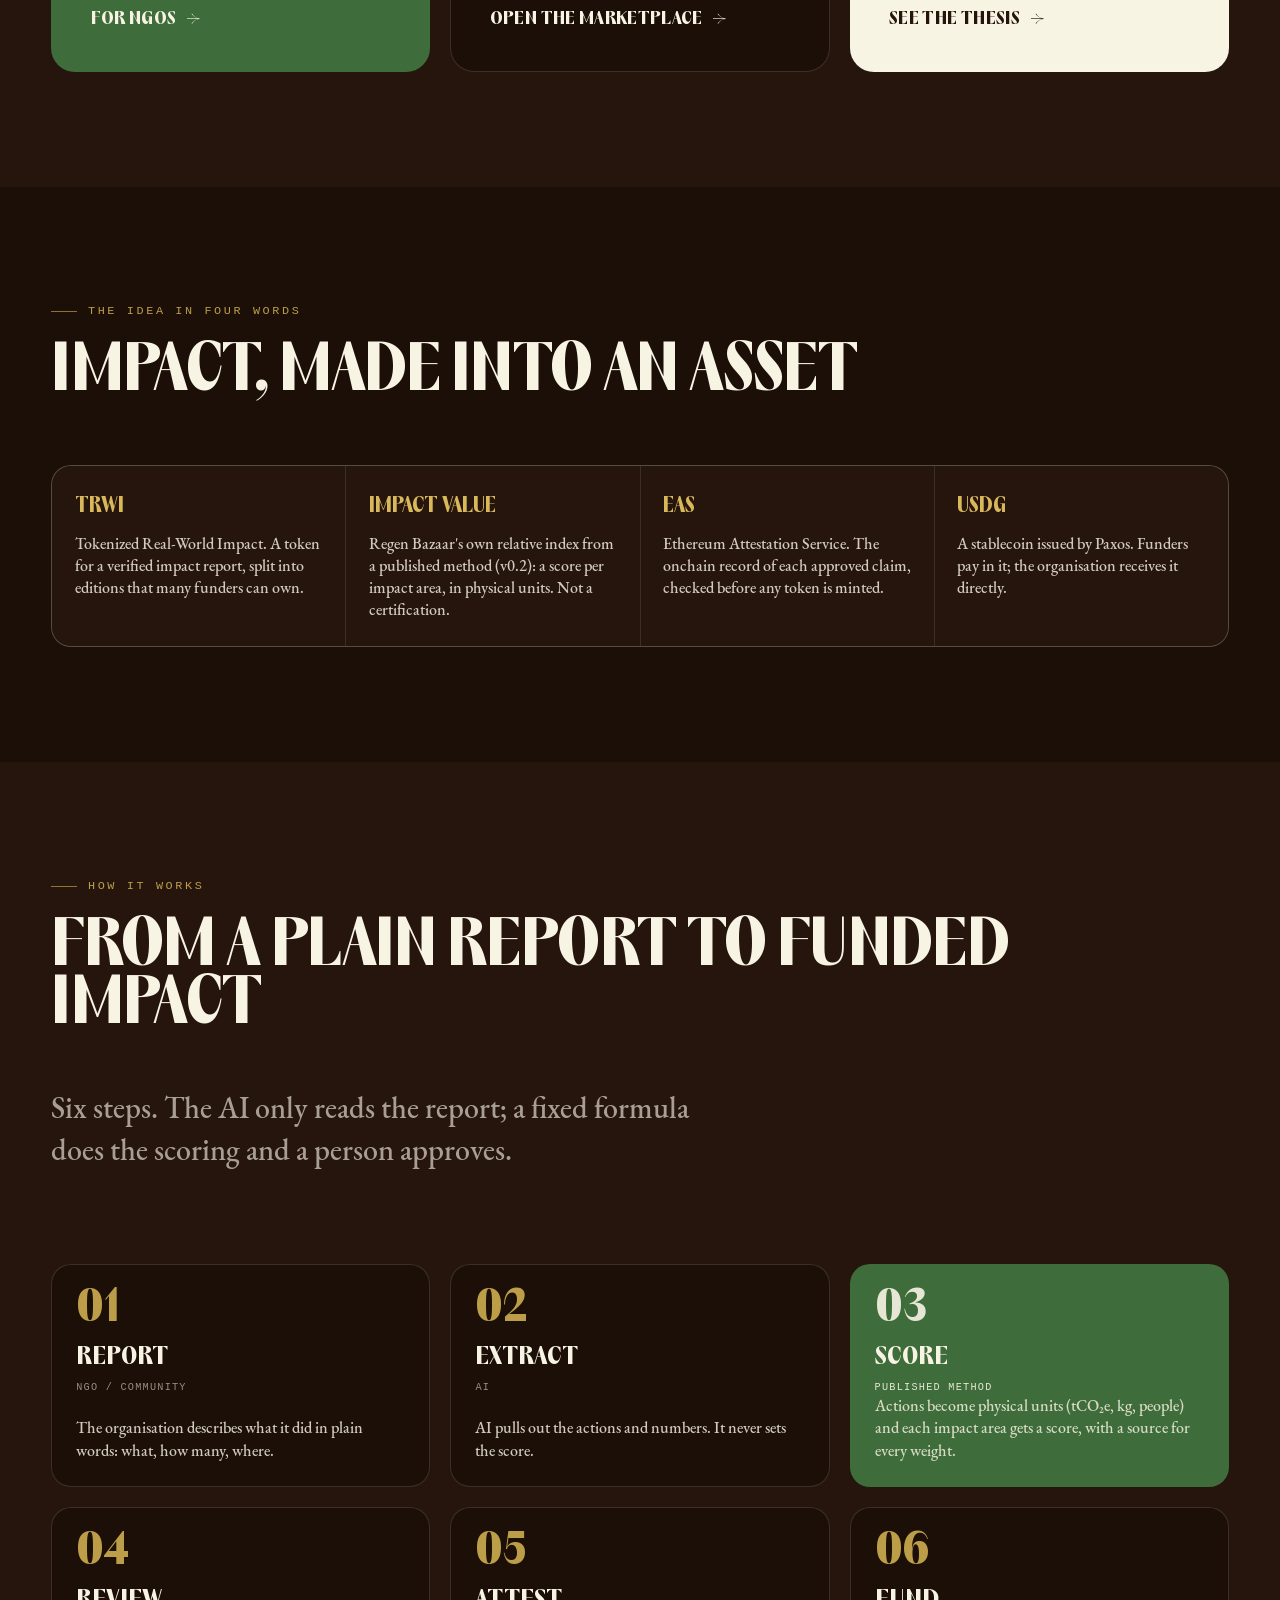
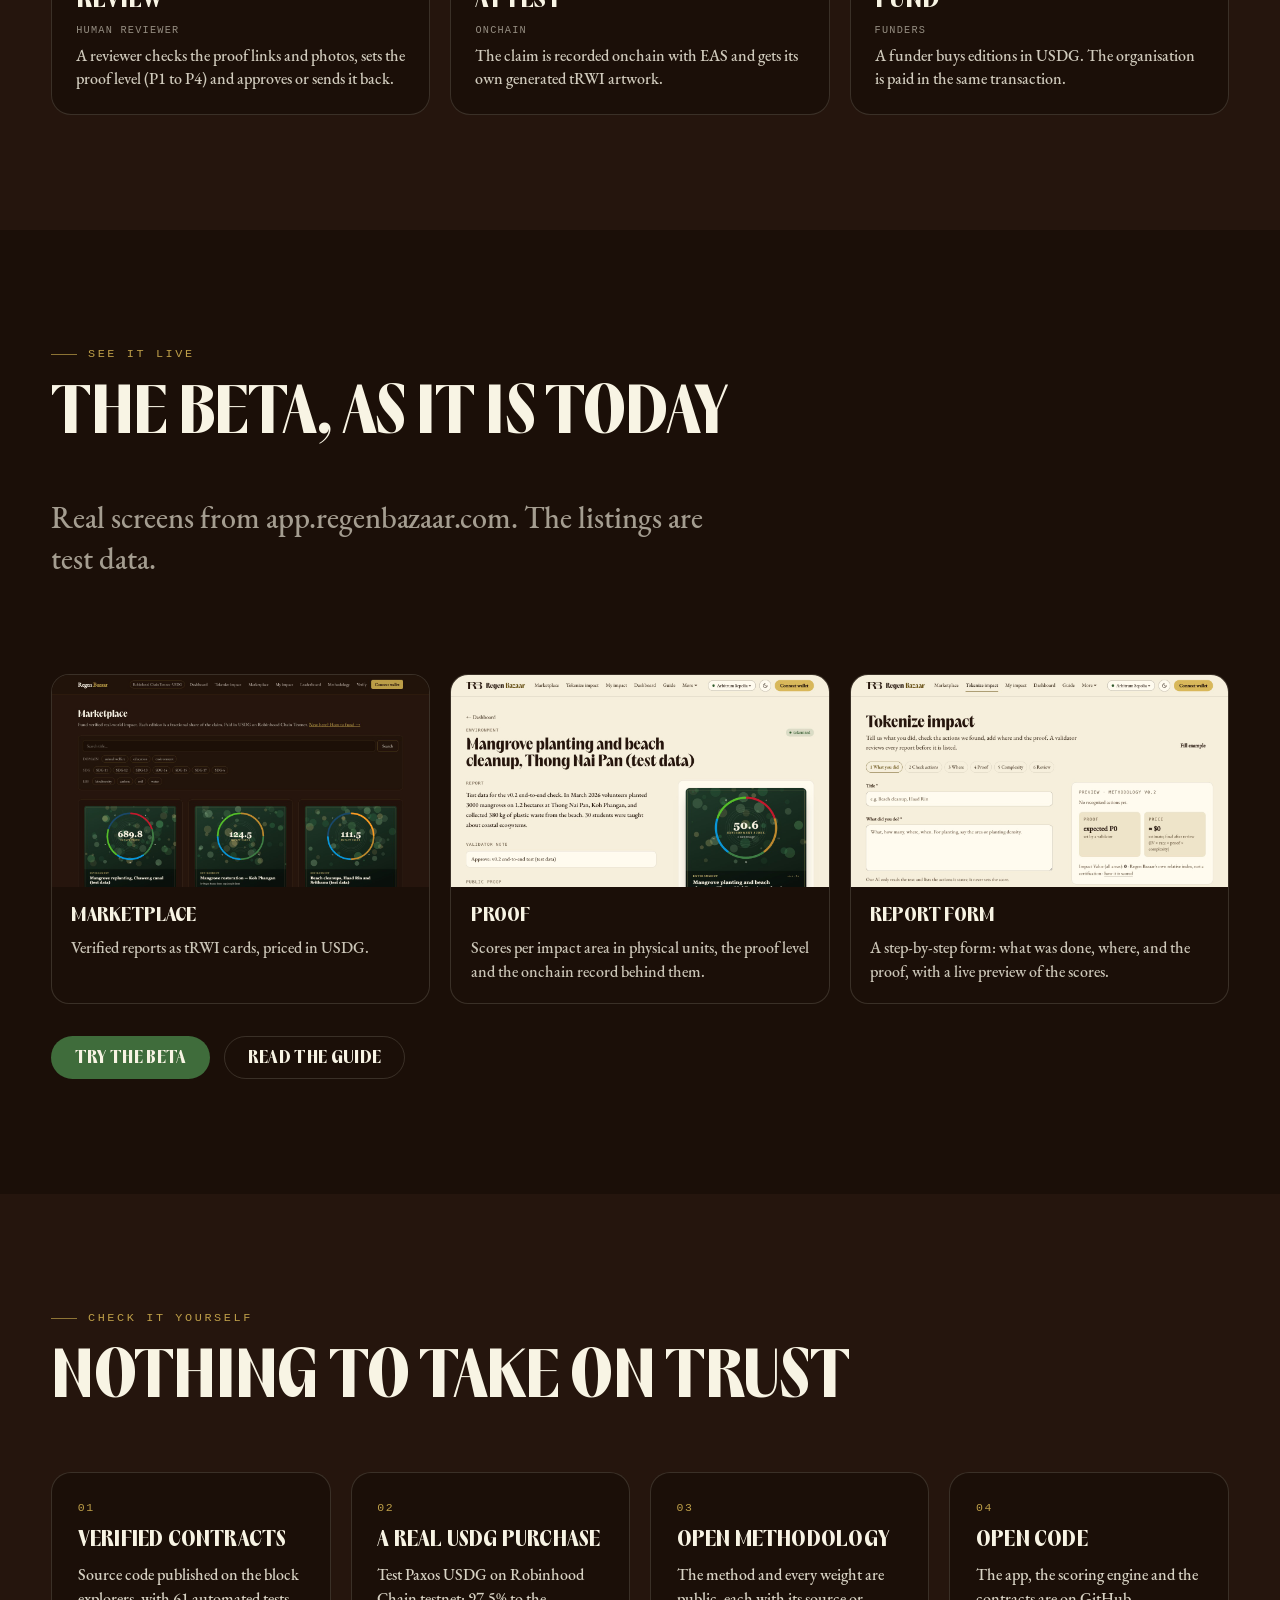
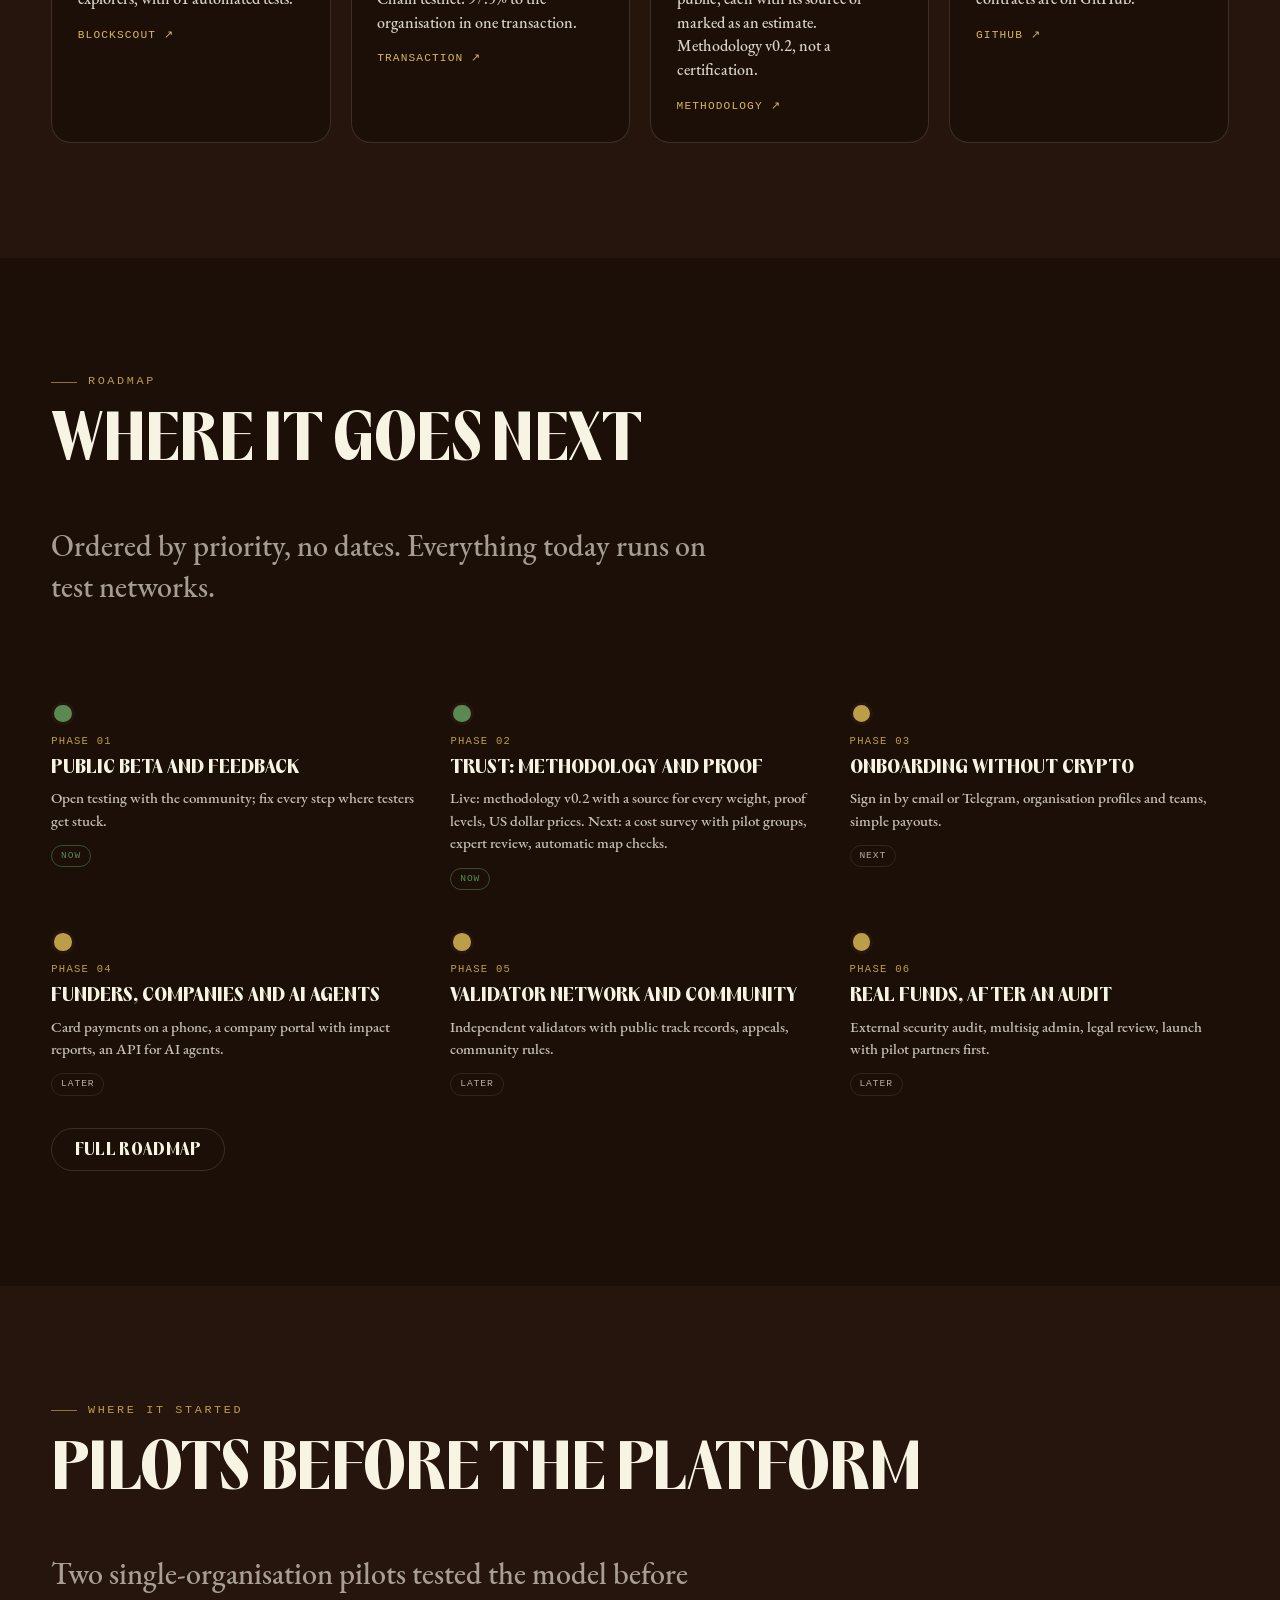
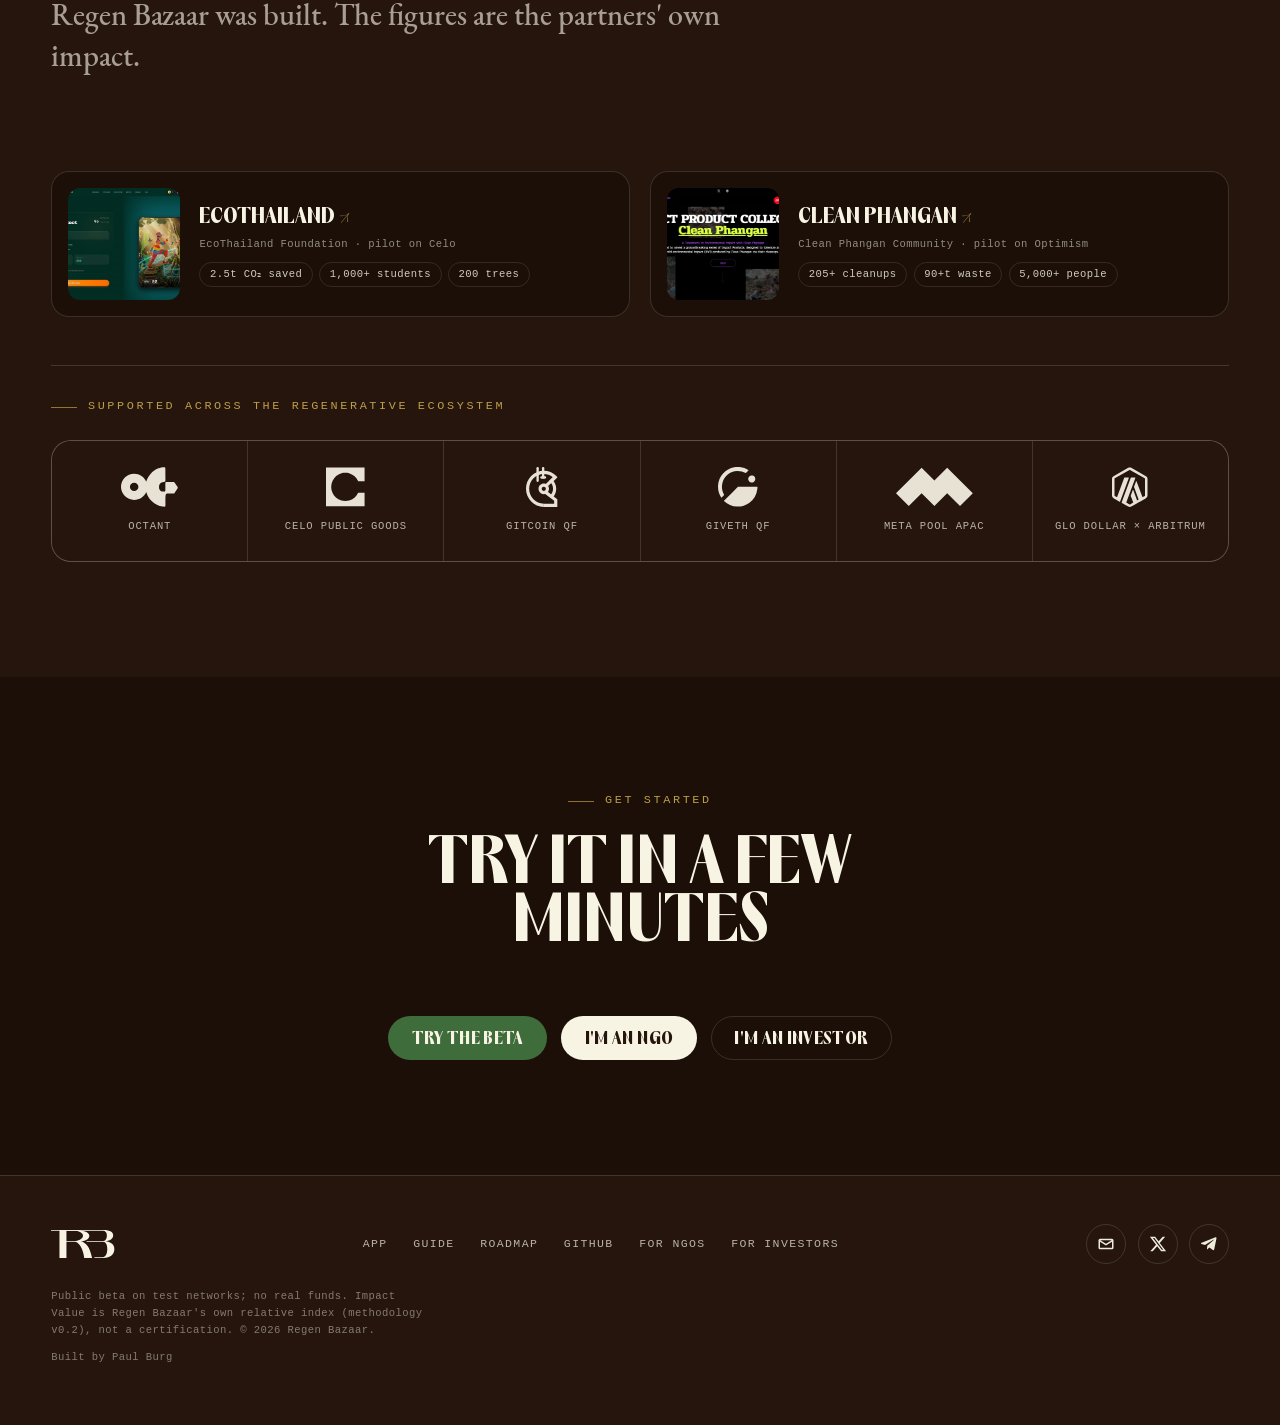
==== commit fedf76ad: "Methodology v0.2: scoring, proof levels, roadmap, complexity options match the engine Co-Authored-By" ====
--- a/index.html
+++ b/index.html
@@ -97,8 +97,8 @@
             <div class="lab">To the organisation, same transaction</div>
           </div>
           <div class="stat">
-            <div class="num">v0.1</div>
-            <div class="lab">Open scoring formula</div>
+            <div class="num">v0.2</div>
+            <div class="lab">Open scoring method</div>
           </div>
           <div class="stat">
             <div class="num">EAS</div>
@@ -178,8 +178,8 @@
             <div class="term">
               <div class="t-key">Impact Value</div>
               <div class="t-def">
-                A score from a published formula (weights v0.1).
-                Platform-assessed, not third-party certified.
+                Regen Bazaar's own relative index from a published method (v0.2):
+                a score per impact area, in physical units. Not a certification.
               </div>
             </div>
             <div class="term">
@@ -228,14 +228,14 @@
             <div class="flow-step hl">
               <div class="snum">03</div>
               <h4>Score</h4>
-              <div class="stag">Published formula</div>
-              <p>A published formula computes the Impact Value, with a breakdown for every action.</p>
+              <div class="stag">Published method</div>
+              <p>Actions become physical units (tCO₂e, kg, people) and each impact area gets a score, with a source for every weight.</p>
             </div>
             <div class="flow-step">
               <div class="snum">04</div>
               <h4>Review</h4>
               <div class="stag">Human reviewer</div>
-              <p>A reviewer checks the report and approves it or sends it back.</p>
+              <p>A reviewer checks the proof links and photos, sets the proof level (P1 to P4) and approves or sends it back.</p>
             </div>
             <div class="flow-step">
               <div class="snum">05</div>
@@ -273,17 +273,17 @@
               </figcaption>
             </a>
             <a class="shot" href="https://app.regenbazaar.com/marketplace" target="_blank" rel="noopener">
-              <img src="assets/app-proof.jpg" alt="A tRWI with its Impact Value breakdown and onchain proof" loading="lazy" width="1280" height="720" />
+              <img src="assets/app-proof-v02.jpg" alt="A tRWI report with its environment score, physical units and proof level" loading="lazy" width="1280" height="720" />
               <figcaption>
                 <h4>Proof</h4>
-                <p>Every score shows how it was calculated, with the onchain record behind it.</p>
+                <p>Scores per impact area in physical units, the proof level and the onchain record behind them.</p>
               </figcaption>
             </a>
             <a class="shot" href="https://app.regenbazaar.com/tokenize" target="_blank" rel="noopener">
-              <img src="assets/app-tokenize.jpg" alt="The report form with a live Impact Value preview" loading="lazy" width="1280" height="720" />
+              <img src="assets/app-tokenize-v02.jpg" alt="The step-by-step report form with a live score preview" loading="lazy" width="1280" height="720" />
               <figcaption>
                 <h4>Report form</h4>
-                <p>An organisation writes its report and sees the Impact Value as it types.</p>
+                <p>A step-by-step form: what was done, where, and the proof, with a live preview of the scores.</p>
               </figcaption>
             </a>
           </div>
@@ -319,7 +319,7 @@
             <a class="card" href="https://app.regenbazaar.com/methodology" target="_blank" rel="noopener">
               <div class="knum">03</div>
               <h4>Open methodology</h4>
-              <p>The scoring formula and every weight are public. Weights v0.1, platform-assessed, not third-party certified.</p>
+              <p>The method and every weight are public, each with its source or marked as an estimate. Methodology v0.2, not a certification.</p>
               <span class="go">Methodology ↗</span>
             </a>
             <a class="card" href="https://github.com/Regen-Bazaar/regenbazaar-beta" target="_blank" rel="noopener">
@@ -351,11 +351,11 @@
               <p>Open testing with the community; fix every step where testers get stuck.</p>
               <span class="status">Now</span>
             </div>
-            <div class="phase">
+            <div class="phase done">
               <div class="ph">Phase 02</div>
-              <h5>Trust: methodology and verification</h5>
-              <p>Weights calibrated with experts, required evidence, duplicate checks, a third-party verification tier.</p>
-              <span class="status">Next</span>
+              <h5>Trust: methodology and proof</h5>
+              <p>Live: methodology v0.2 with a source for every weight, proof levels, US dollar prices. Next: a cost survey with pilot groups, expert review, automatic map checks.</p>
+              <span class="status">Now</span>
             </div>
             <div class="phase">
               <div class="ph">Phase 03</div>
@@ -499,7 +499,7 @@
         </div>
         <p class="disclaimer">
           Public beta on test networks; no real funds. Impact Value is
-          platform-assessed, not third-party certified (weights v0.1).
+          Regen Bazaar's own relative index (methodology v0.2), not a certification.
           © 2026 Regen Bazaar.
         </p>
         <p class="disclaimer" style="margin-top:8px">Built by <a href="https://paulburg.com/" target="_blank" rel="noopener noreferrer" style="color:inherit">Paul Burg</a></p>
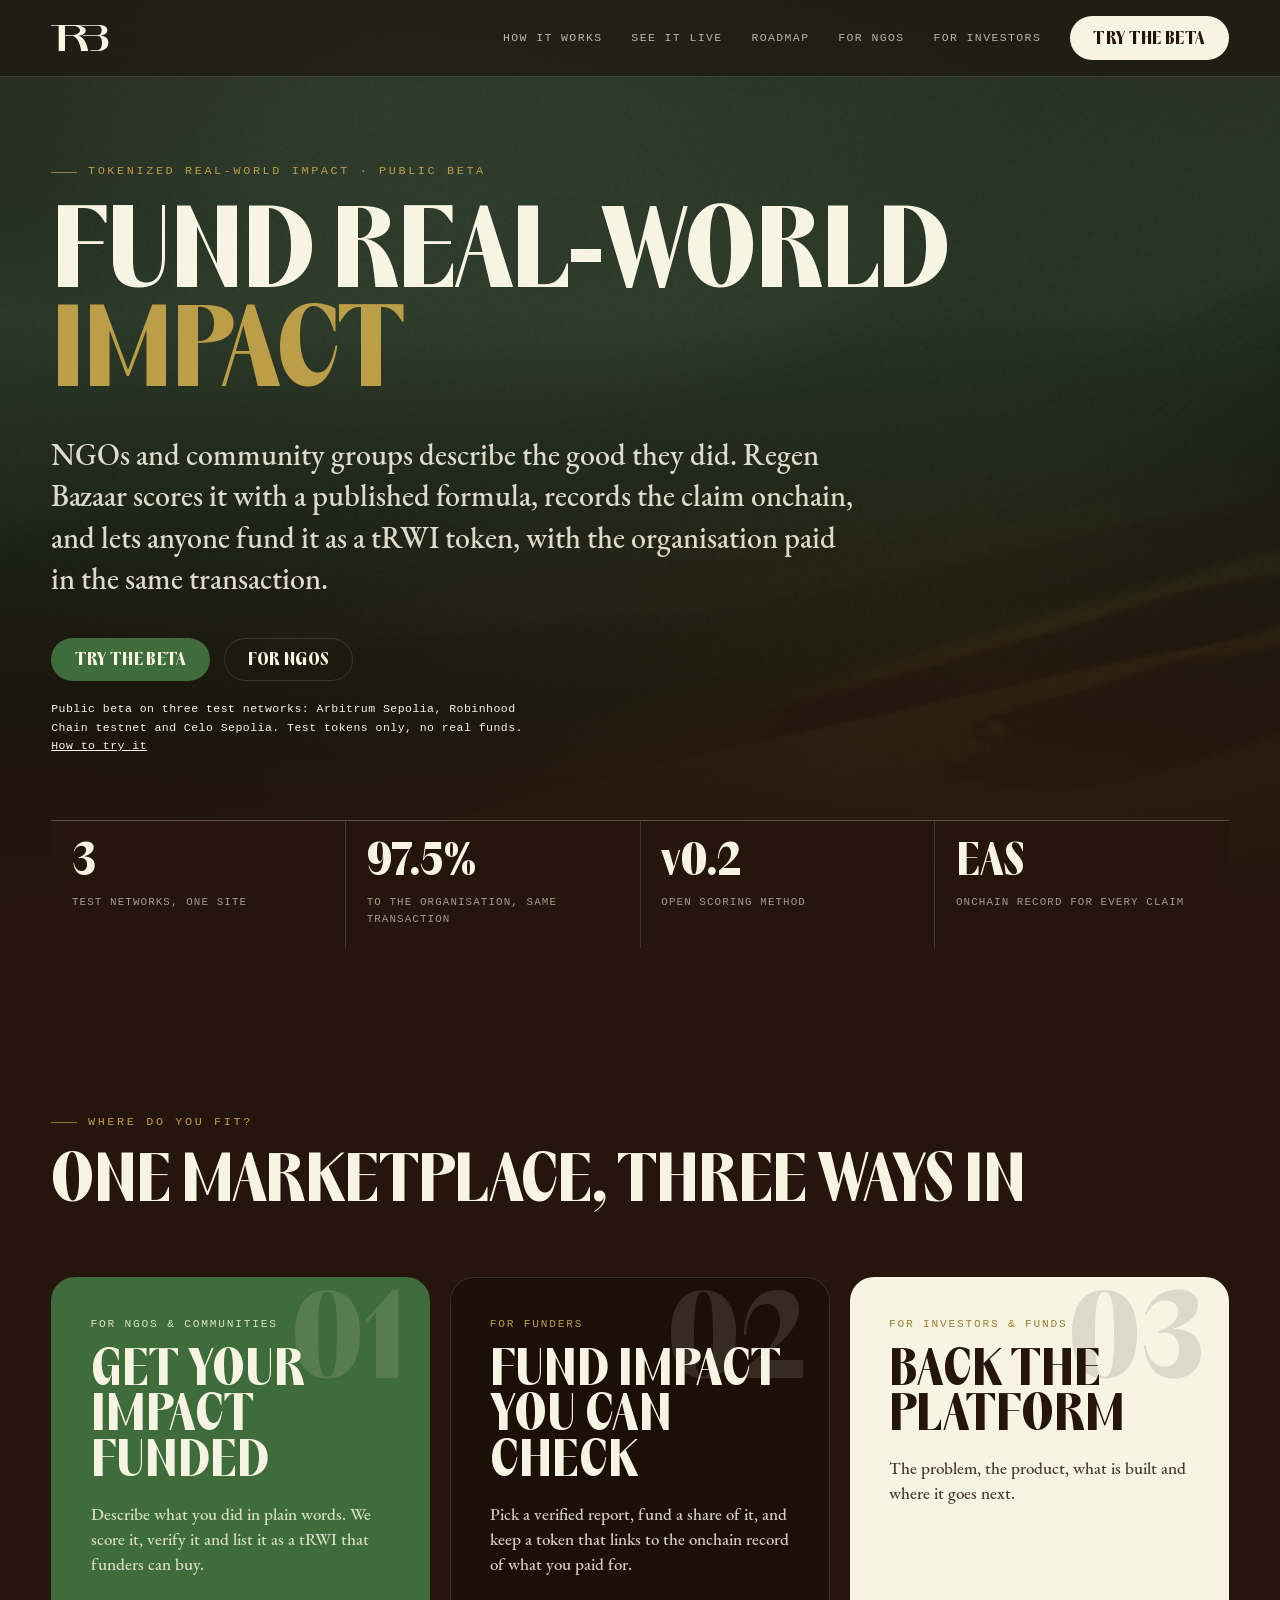
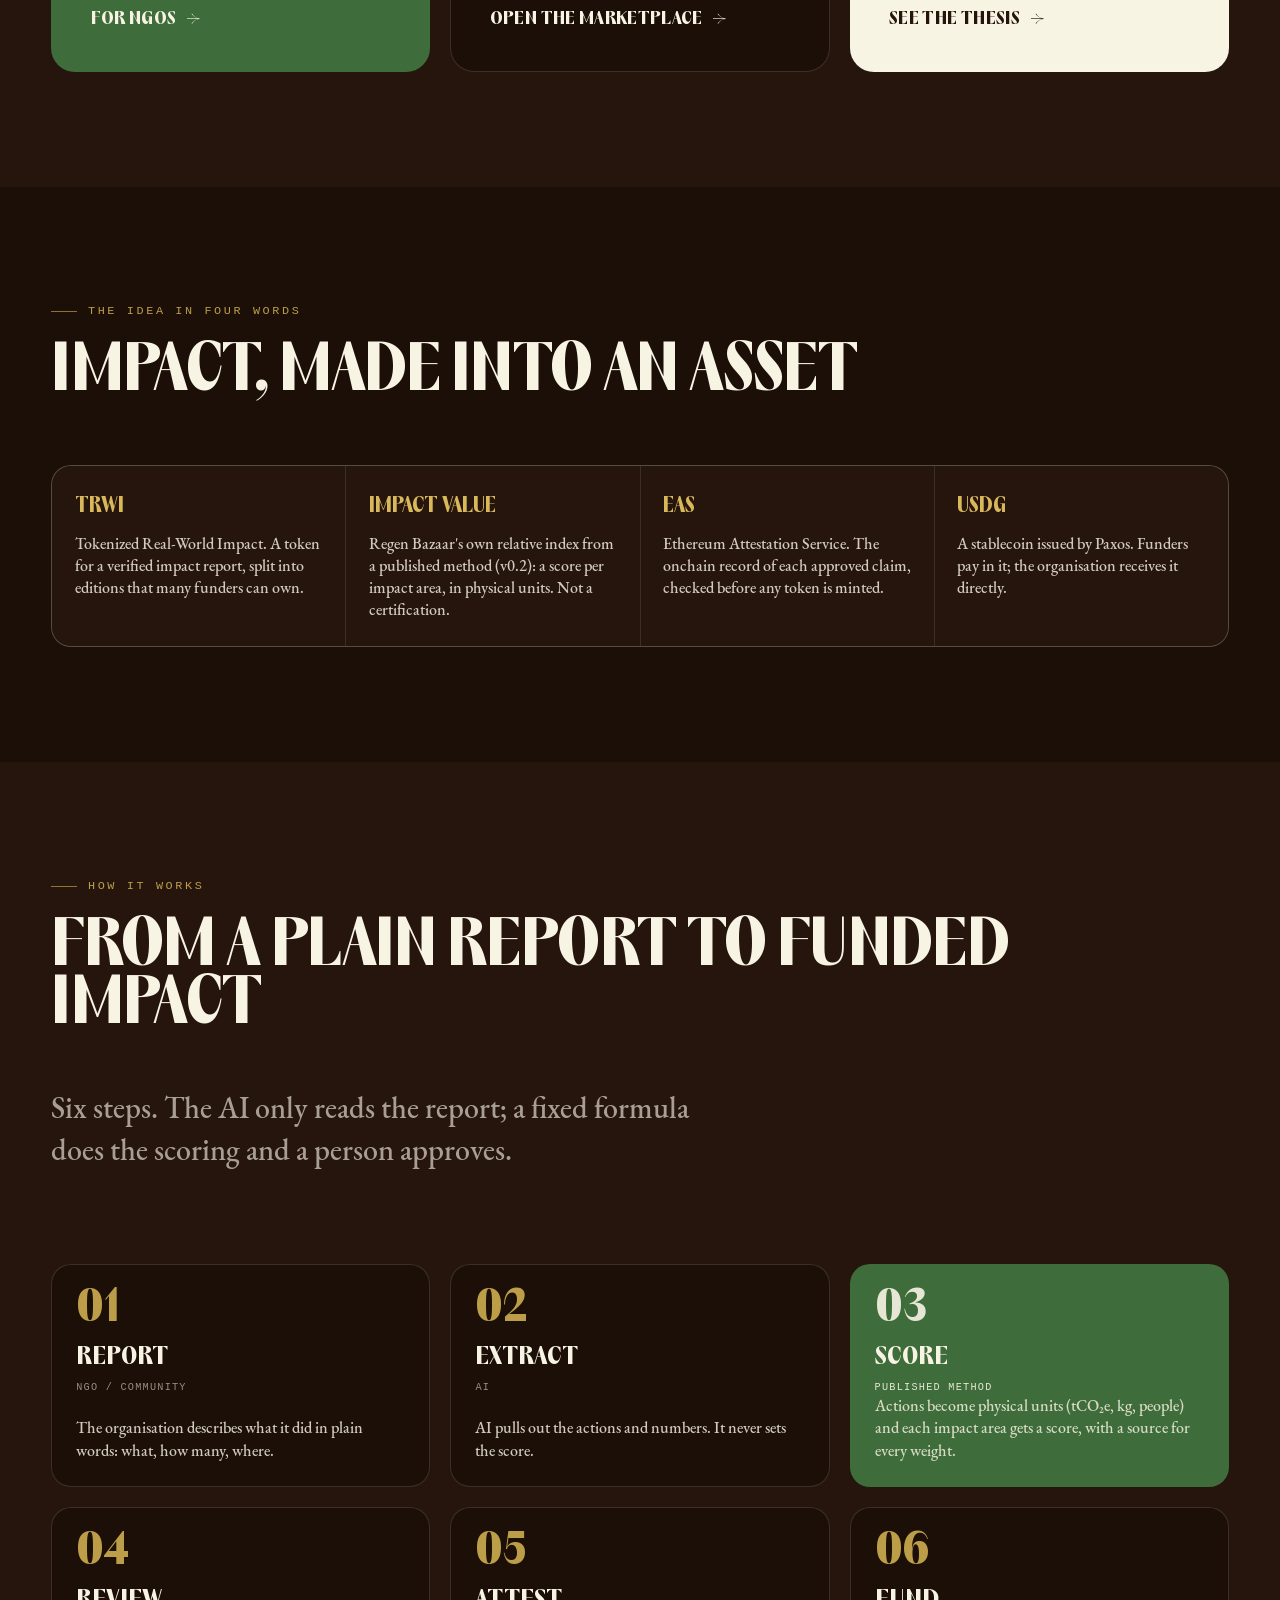
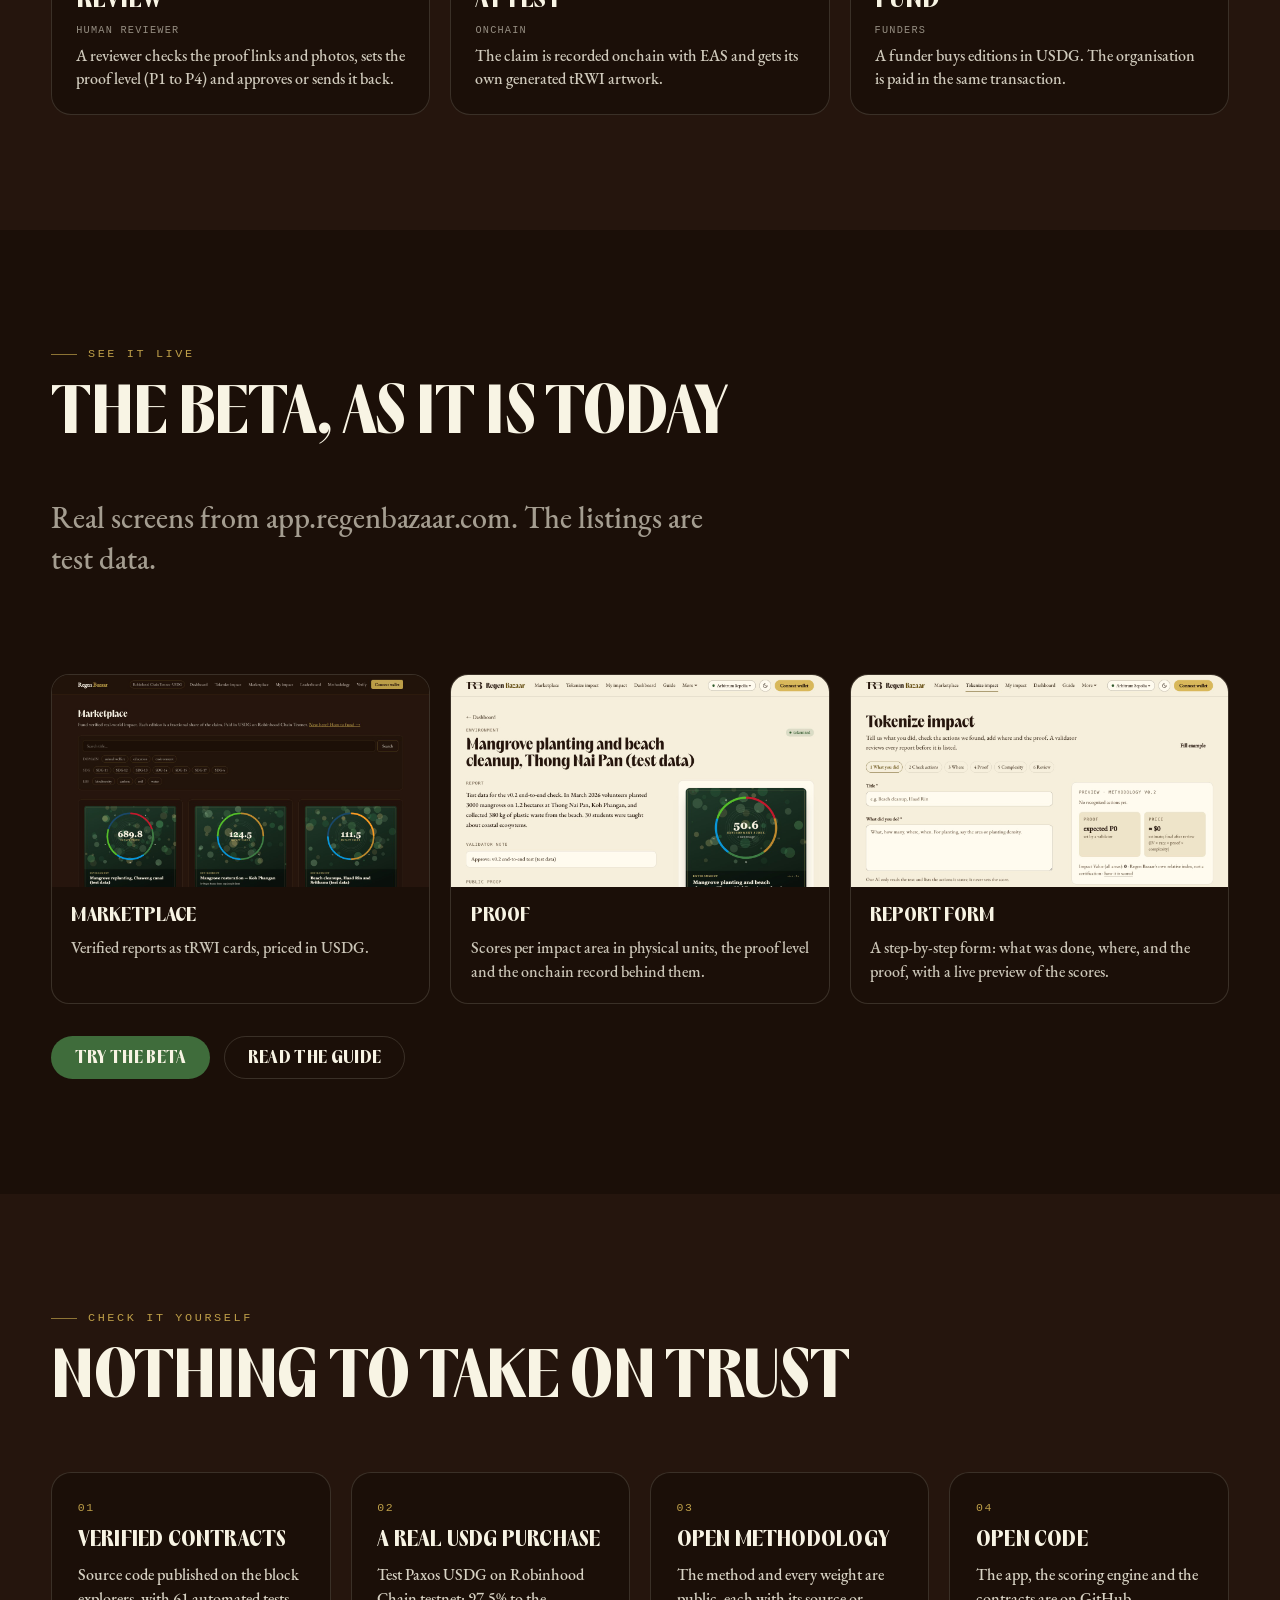
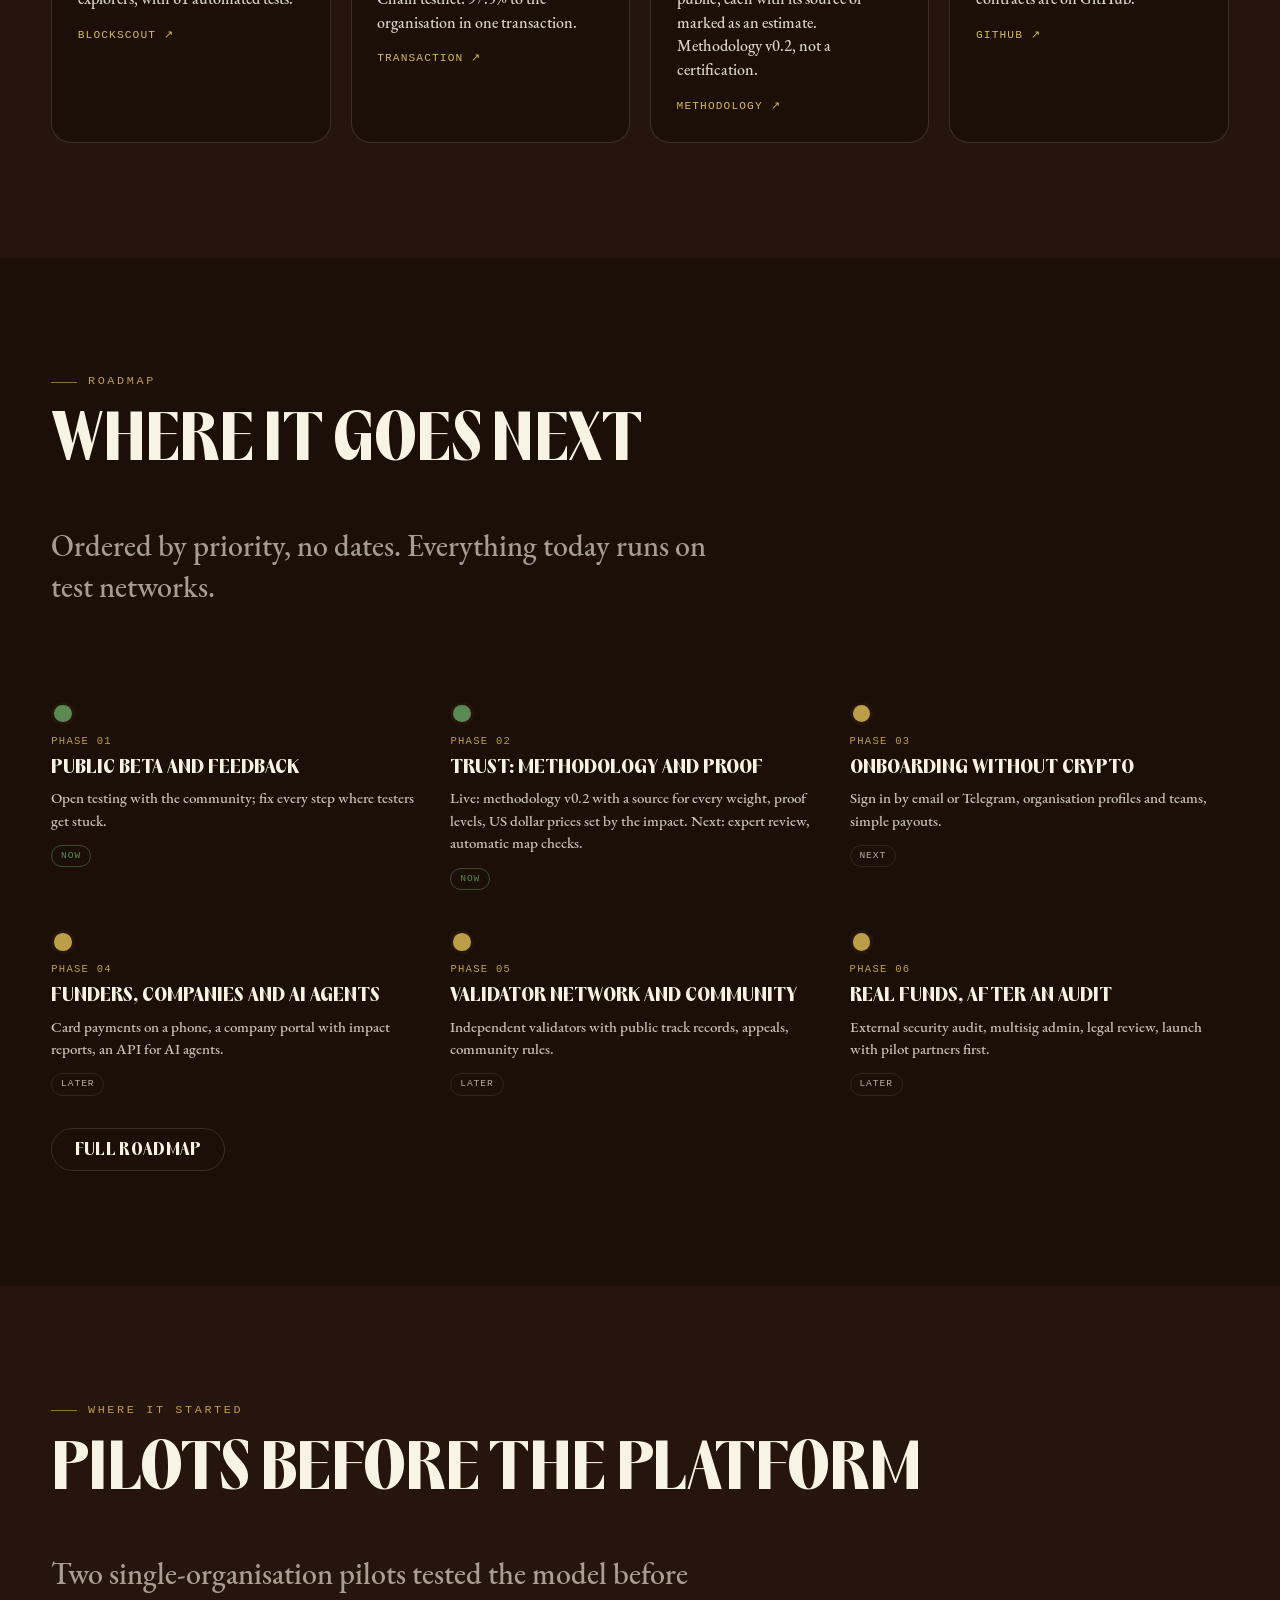
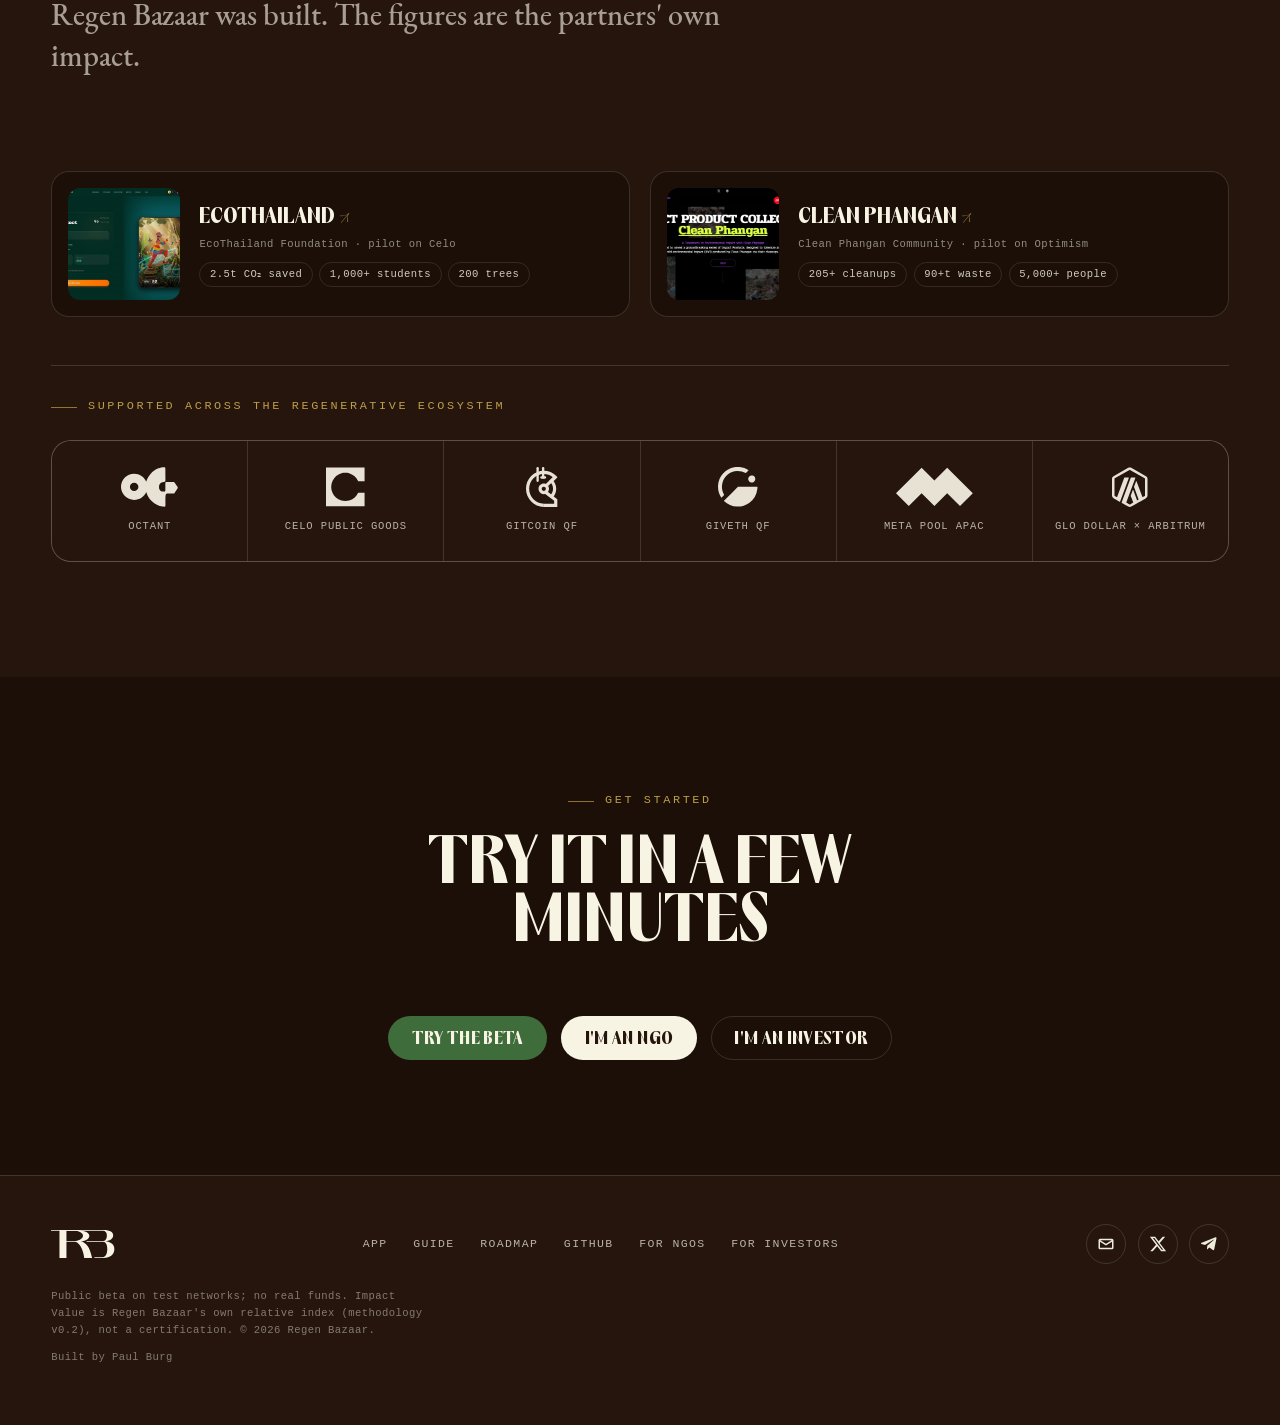
==== commit 0094445f: "Price wording: price set by the impact; no cost survey Co-Authored-By: Claude Opus 5.5 <noreply@anth" ====
--- a/index.html
+++ b/index.html
@@ -354,7 +354,7 @@
             <div class="phase done">
               <div class="ph">Phase 02</div>
               <h5>Trust: methodology and proof</h5>
-              <p>Live: methodology v0.2 with a source for every weight, proof levels, US dollar prices. Next: a cost survey with pilot groups, expert review, automatic map checks.</p>
+              <p>Live: methodology v0.2 with a source for every weight, proof levels, US dollar prices set by the impact. Next: expert review, automatic map checks.</p>
               <span class="status">Now</span>
             </div>
             <div class="phase">
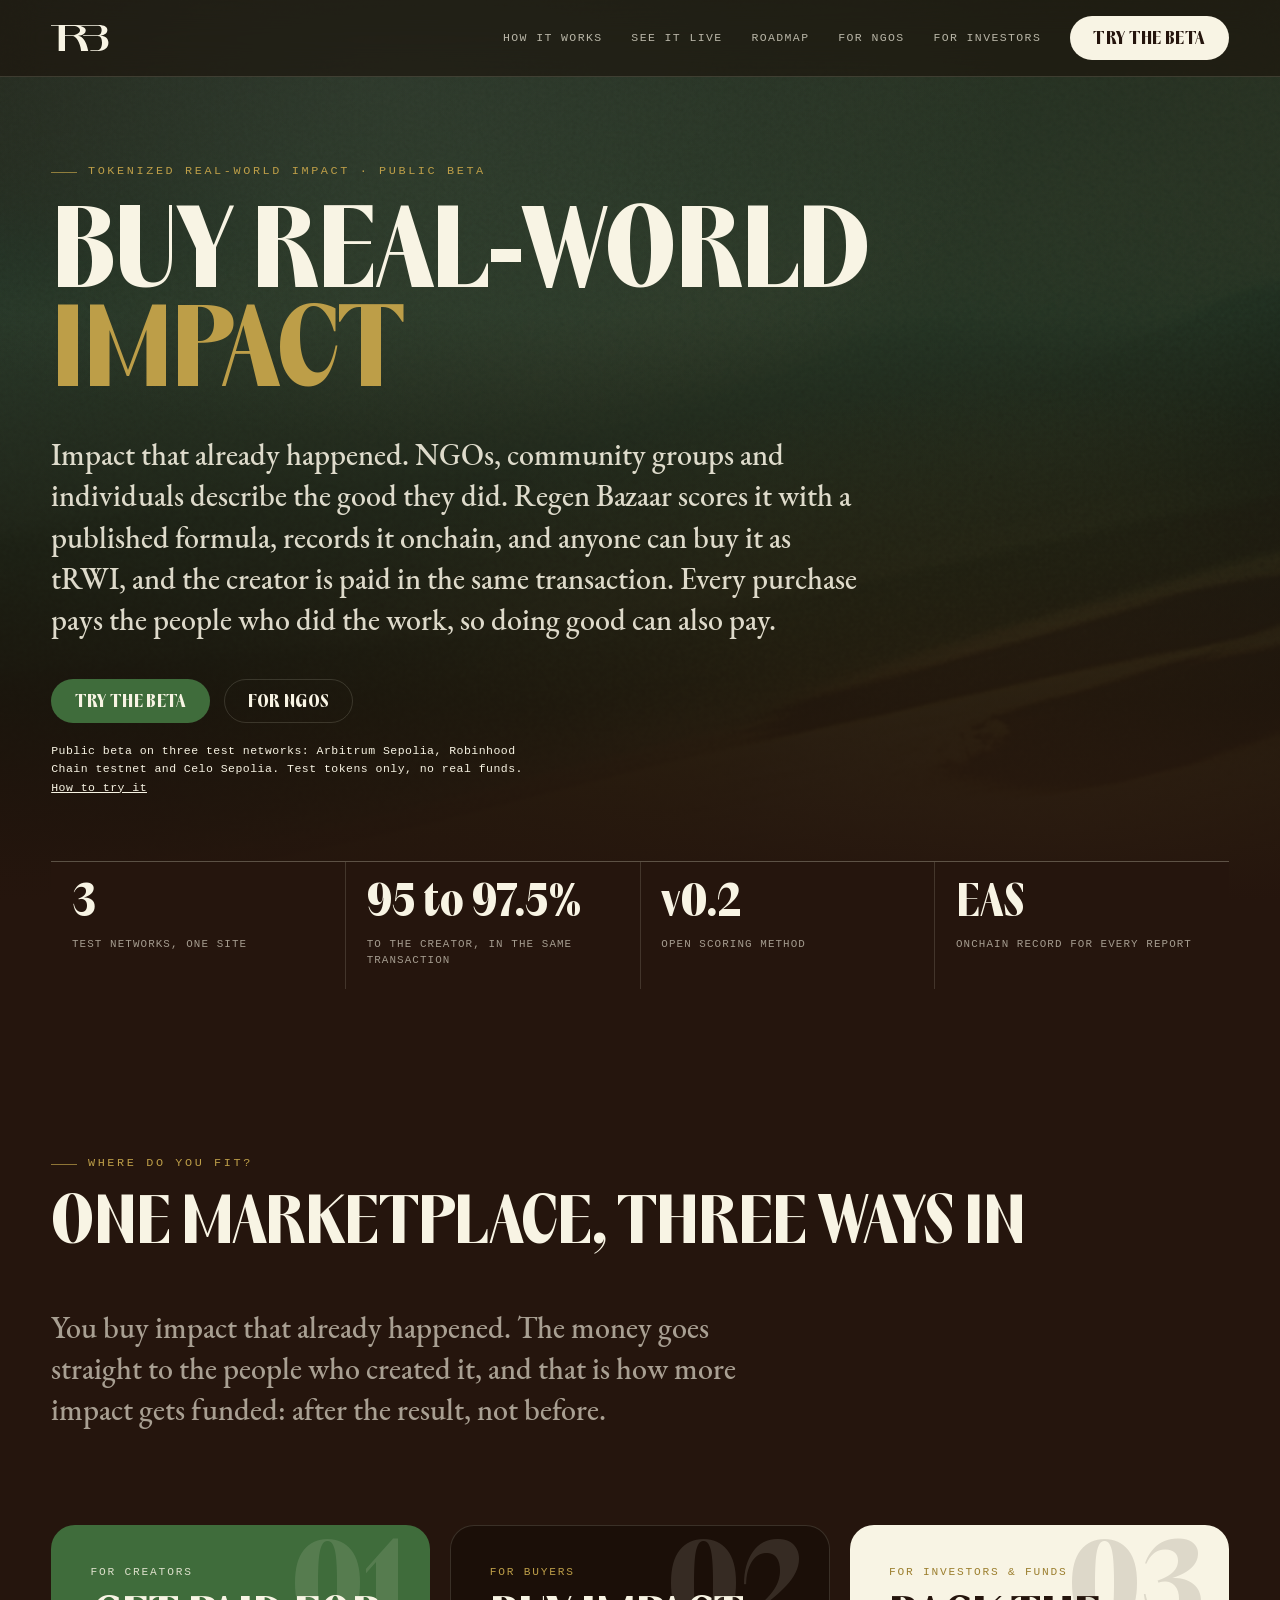
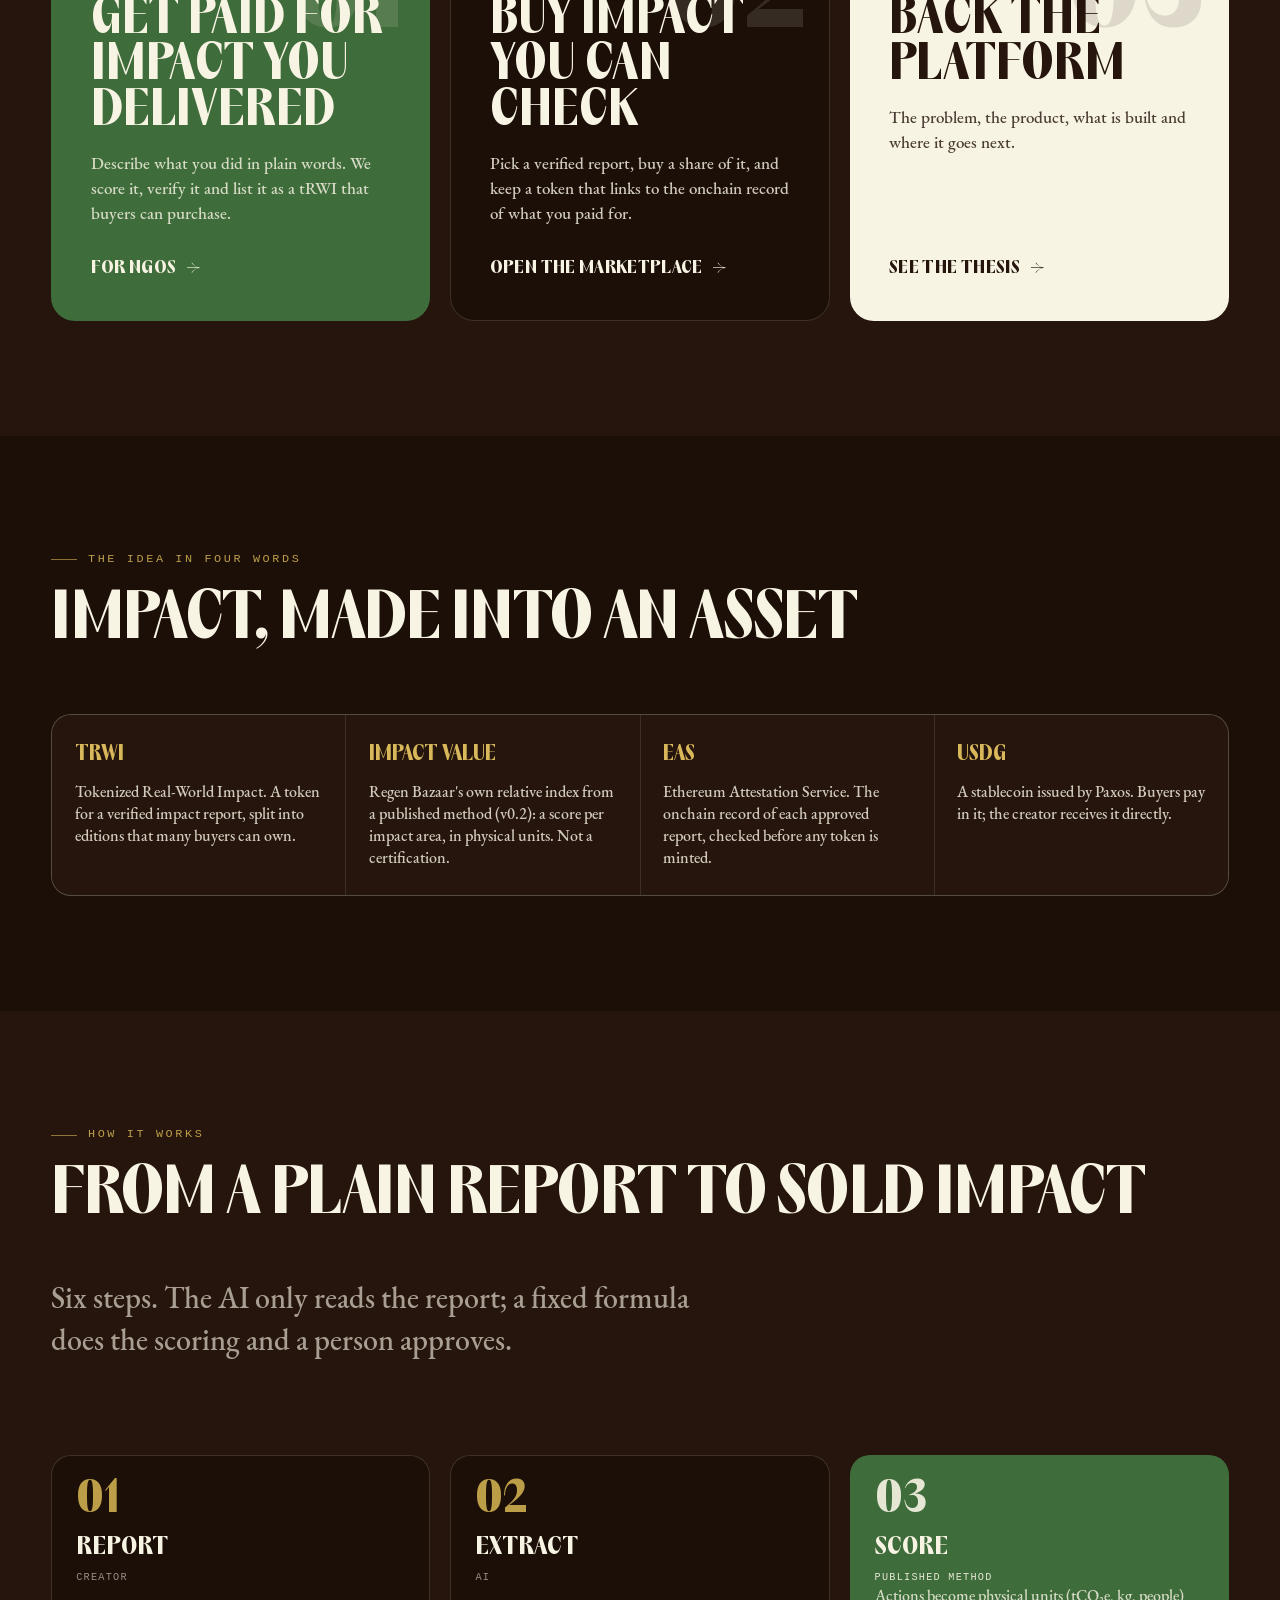
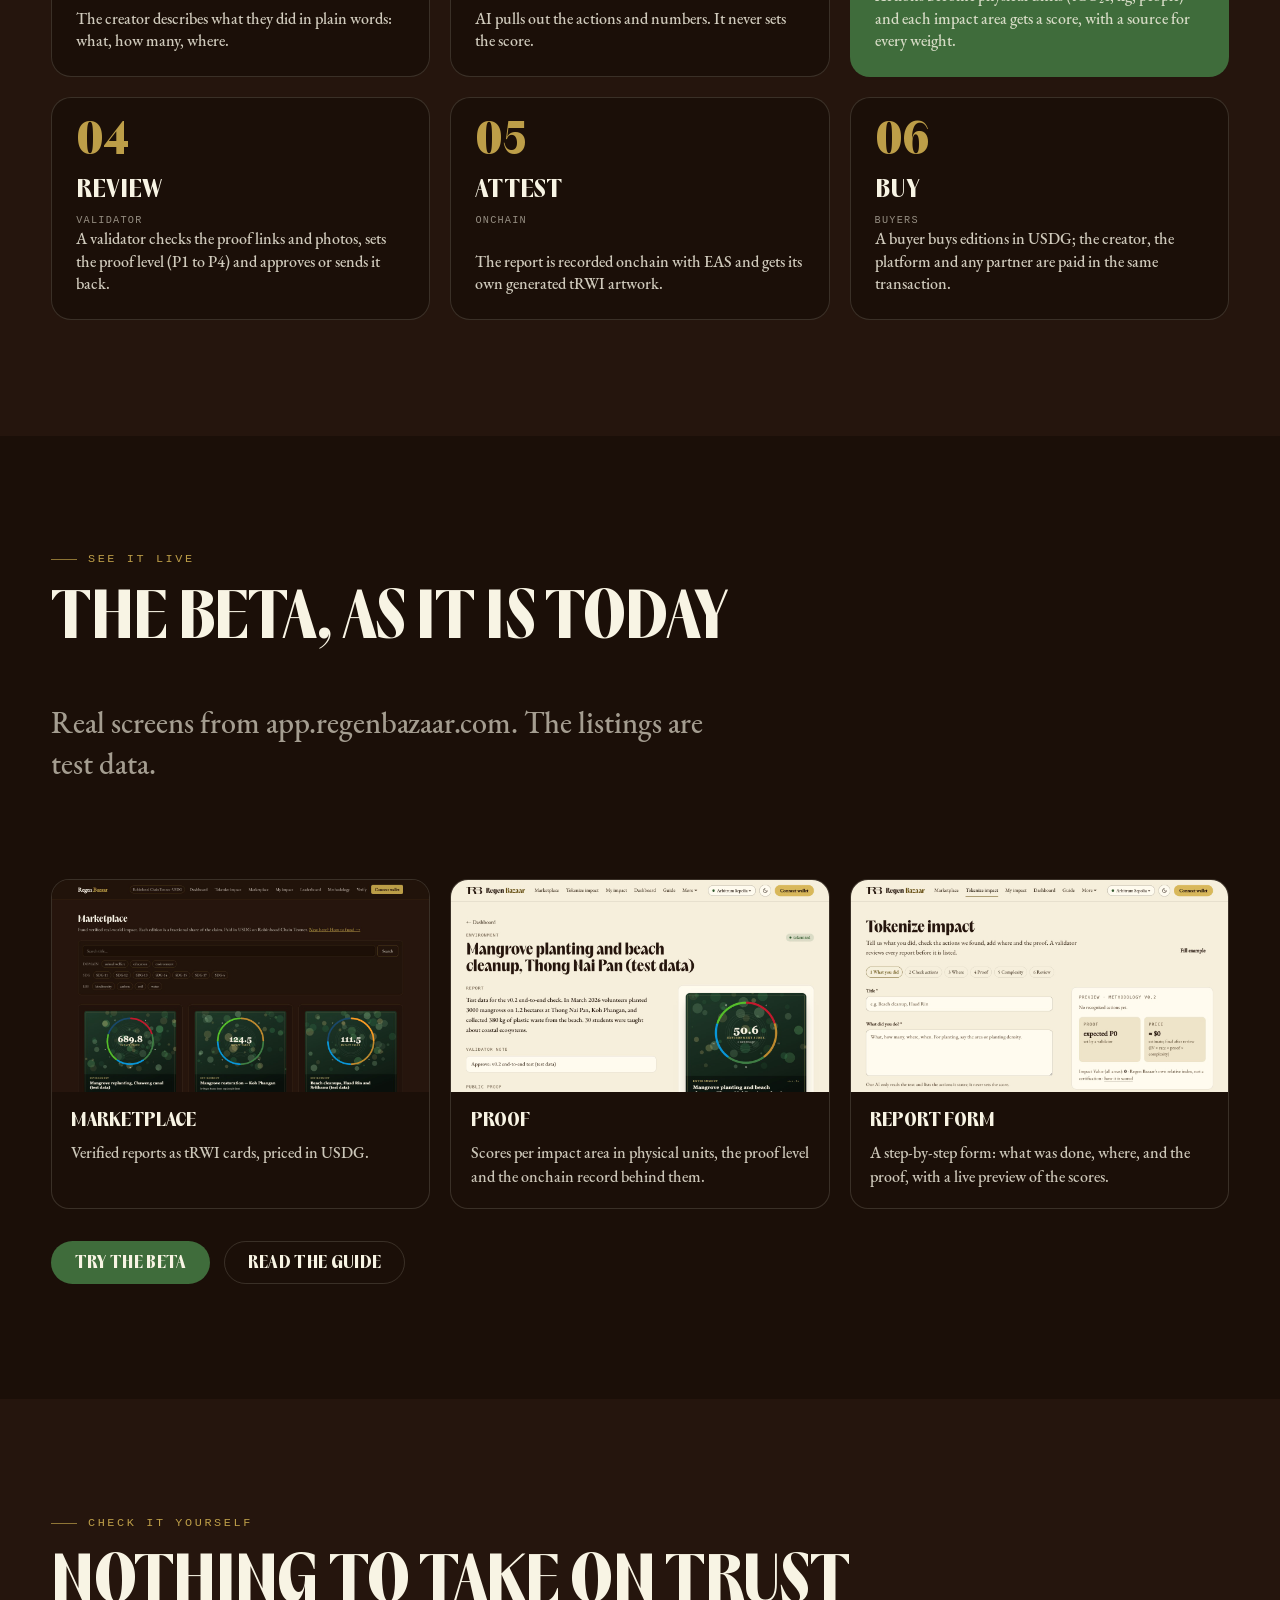
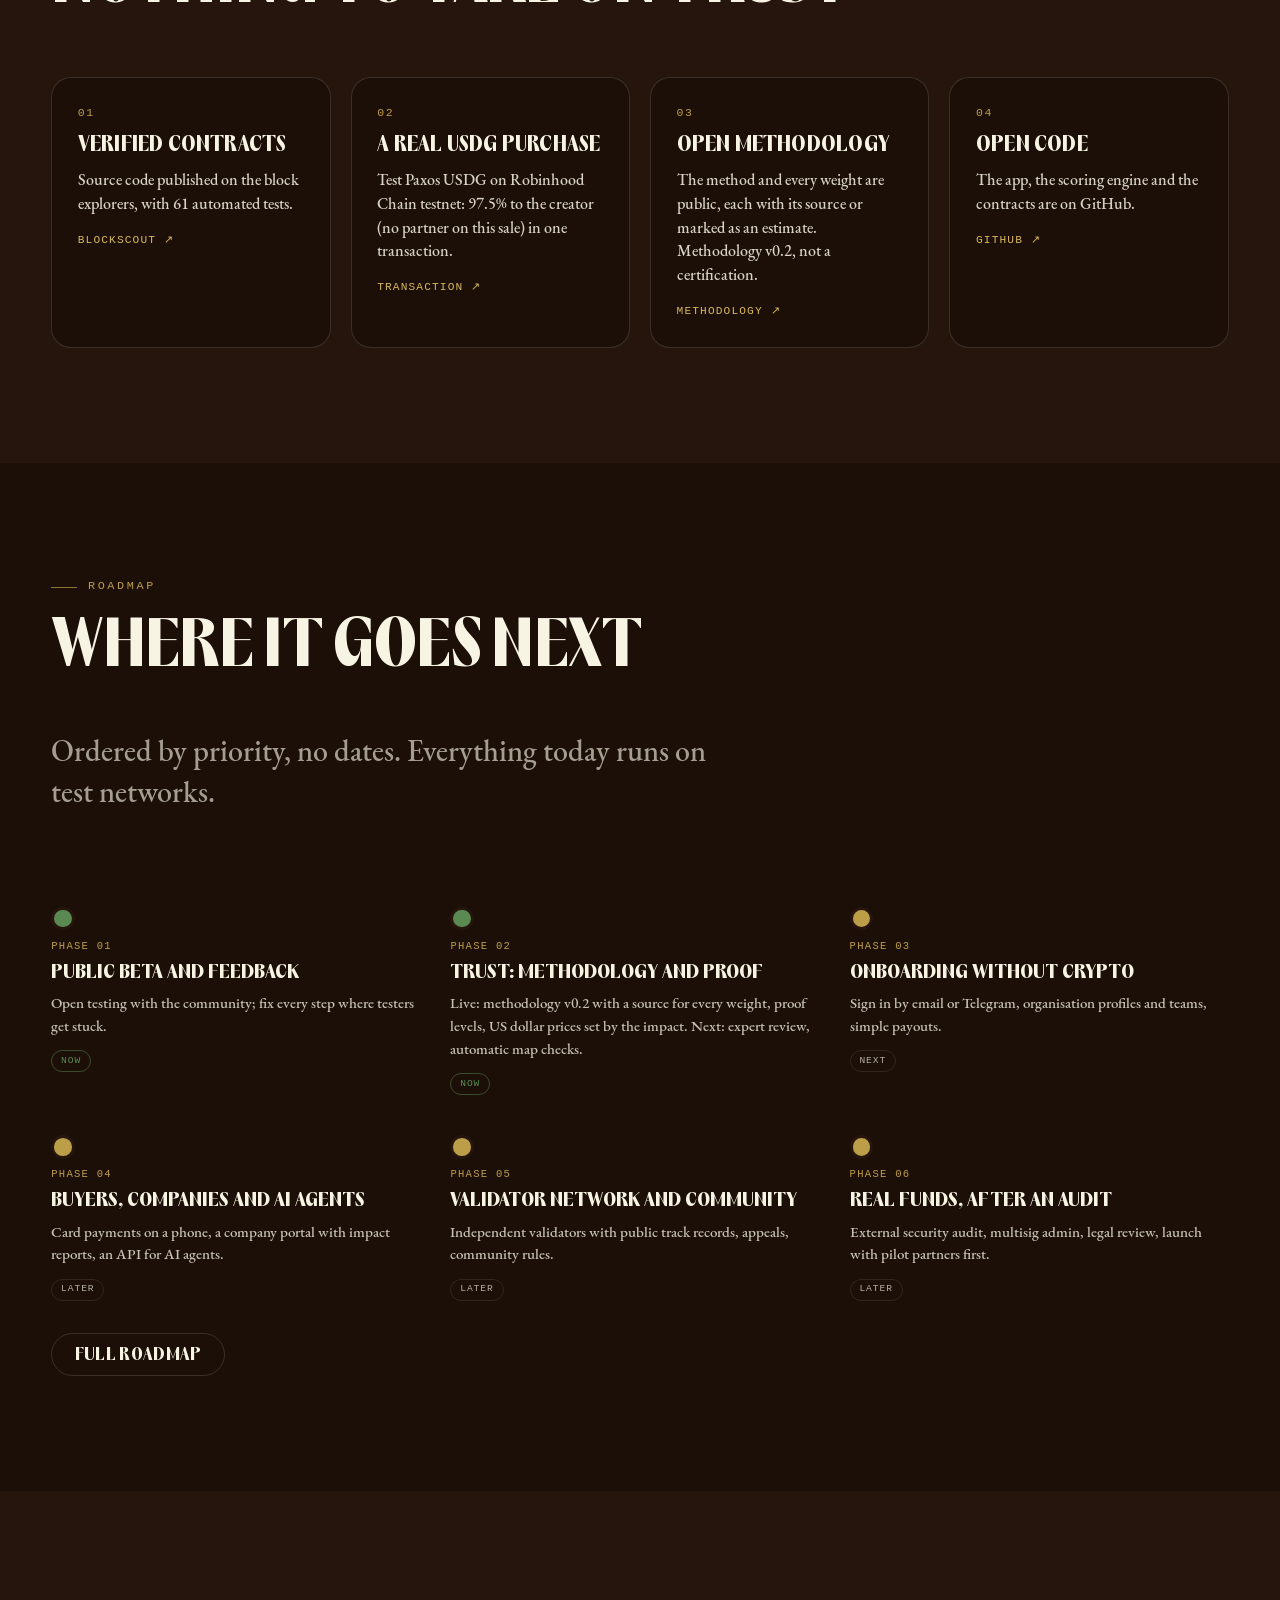
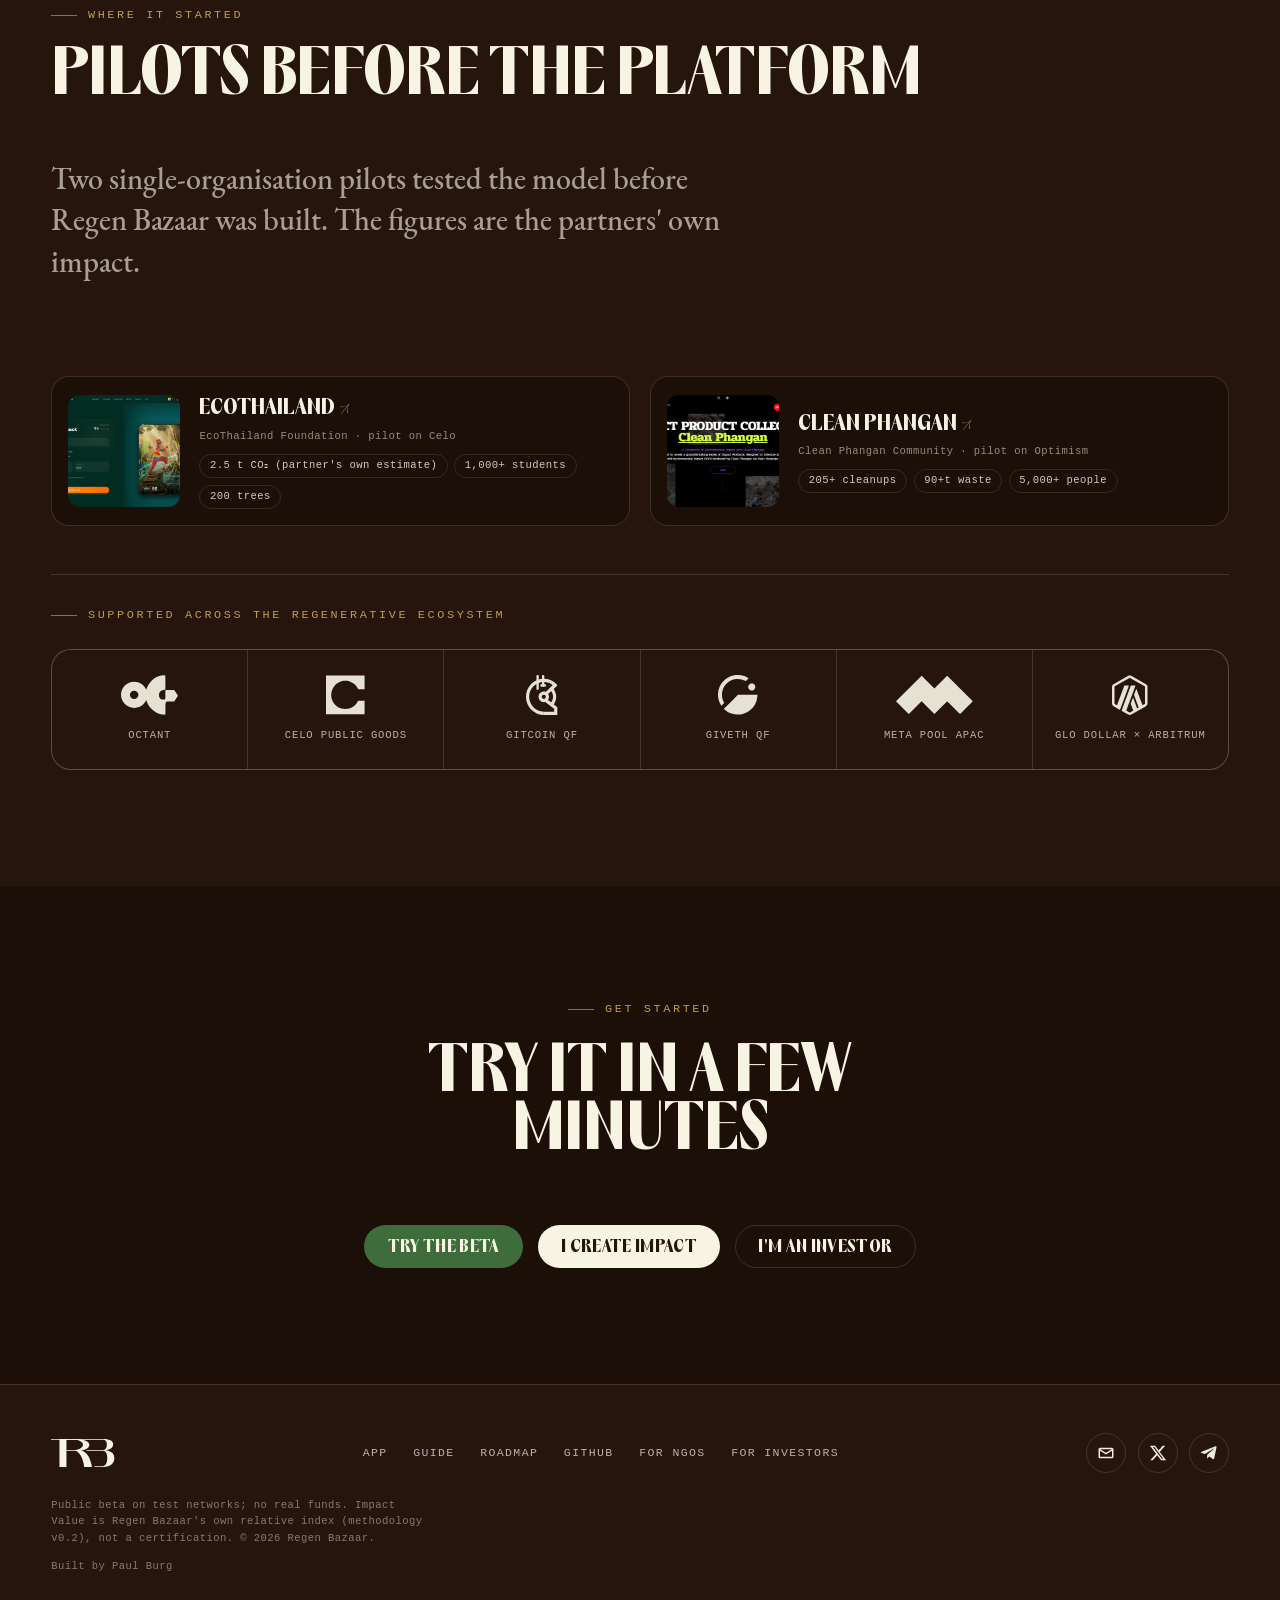
==== commit 3abcc1bd: "copy: buy created impact, creators, partner share, no carbon claims Co-Authored-By: Claude Opus 5.5 " ====
--- a/index.html
+++ b/index.html
@@ -13,10 +13,10 @@
 
       gtag('config', 'G-385NGNGD7J');
     </script>
-    <title>Regen Bazaar | Fund verified real-world impact</title>
+    <title>Regen Bazaar | Buy verified real-world impact</title>
     <meta
       name="description"
-      content="Regen Bazaar turns real-world impact into tRWI tokens anyone can fund in a stablecoin, with the organisation paid in the same transaction. Public beta on test networks."
+      content="Regen Bazaar turns real-world impact that already happened into tRWI tokens anyone can buy in a stablecoin, with the creator paid in the same transaction. Public beta on test networks."
     />
     <link rel="icon" href="assets/icon.svg" type="image/svg+xml" />
     <link rel="icon" type="image/png" sizes="32x32" href="assets/favicon-32.png" />
@@ -26,17 +26,17 @@
     <link rel="canonical" href="https://www.regenbazaar.com/" />
     <meta property="og:type" content="website" />
     <meta property="og:site_name" content="Regen Bazaar" />
-    <meta property="og:title" content="Regen Bazaar | Fund verified real-world impact" />
-    <meta property="og:description" content="NGOs report their impact, the platform scores and attests it onchain, and anyone can fund it as tRWI. Public beta on test networks: try it." />
+    <meta property="og:title" content="Regen Bazaar | Buy verified real-world impact" />
+    <meta property="og:description" content="Creators report impact they delivered, the platform scores and attests it onchain, and anyone can buy it as tRWI in a stablecoin, with the creator paid in the same transaction. Public beta on test networks: try it." />
     <meta property="og:url" content="https://www.regenbazaar.com/" />
     <meta property="og:image" content="https://www.regenbazaar.com/assets/og-card.jpg" />
     <meta property="og:image:width" content="1200" />
     <meta property="og:image:height" content="630" />
-    <meta property="og:image:alt" content="Regen Bazaar: fund real-world impact. Public beta." />
+    <meta property="og:image:alt" content="Regen Bazaar: buy real-world impact. Public beta." />
     <meta name="twitter:card" content="summary_large_image" />
     <meta name="twitter:site" content="@RegenBazaar" />
-    <meta name="twitter:title" content="Regen Bazaar | Fund verified real-world impact" />
-    <meta name="twitter:description" content="Real-world impact, scored, attested onchain and funded as tRWI. Public beta on test networks." />
+    <meta name="twitter:title" content="Regen Bazaar | Buy verified real-world impact" />
+    <meta name="twitter:description" content="Real-world impact, scored, attested onchain and sold as tRWI: anyone can buy it in a stablecoin, with the creator paid in the same transaction. Public beta on test networks." />
     <meta name="twitter:image" content="https://www.regenbazaar.com/assets/og-card.jpg" />
     <link rel="preload" href="assets/background.jpg" as="image" fetchpriority="high" />
     <link rel="preload" href="assets/pp-acma.ttf" as="font" type="font/ttf" crossorigin />
@@ -69,13 +69,14 @@
           Tokenized Real-World Impact · Public beta
         </div>
         <h1 class="display reveal">
-          Fund real-world <span class="accent">impact</span>
+          Buy real-world <span class="accent">impact</span>
         </h1>
         <p class="serif-lead hero-sub reveal">
-          NGOs and community groups describe the good they did. Regen Bazaar
-          scores it with a published formula, records the claim onchain, and
-          lets anyone fund it as a tRWI token, with the organisation paid in the
-          same transaction.
+          Impact that already happened. NGOs, community groups and individuals
+          describe the good they did. Regen Bazaar scores it with a published
+          formula, records it onchain, and anyone can buy it as tRWI, and the
+          creator is paid in the same transaction. Every purchase pays the
+          people who did the work, so doing good can also pay.
         </p>
         <div class="hero-cta reveal">
           <a class="btn btn-green" href="https://app.regenbazaar.com" target="_blank" rel="noopener">Try the beta</a>
@@ -93,8 +94,8 @@
             <div class="lab">Test networks, one site</div>
           </div>
           <div class="stat">
-            <div class="num">97.5%</div>
-            <div class="lab">To the organisation, same transaction</div>
+            <div class="num">95 to 97.5%</div>
+            <div class="lab">To the creator, in the same transaction</div>
           </div>
           <div class="stat">
             <div class="num">v0.2</div>
@@ -102,7 +103,7 @@
           </div>
           <div class="stat">
             <div class="num">EAS</div>
-            <div class="lab">Onchain record for every claim</div>
+            <div class="lab">Onchain record for every report</div>
           </div>
         </div>
       </div>
@@ -115,17 +116,22 @@
           <div class="section-head reveal">
             <div class="eyebrow">Where do you fit?</div>
             <h2 class="display">One marketplace, three ways in</h2>
+            <p class="serif-lead muted">
+              You buy impact that already happened. The money goes straight to
+              the people who created it, and that is how more impact gets
+              funded: after the result, not before.
+            </p>
           </div>
 
           <div class="doors three reveal">
             <a class="door ngo" href="/ngos">
               <span class="door-bignum">01</span>
               <div>
-                <div class="door-tag">For NGOs &amp; communities</div>
-                <h3>Get your impact funded</h3>
+                <div class="door-tag">For creators</div>
+                <h3>Get paid for impact you delivered</h3>
                 <p>
                   Describe what you did in plain words. We score it, verify it
-                  and list it as a tRWI that funders can buy.
+                  and list it as a tRWI that buyers can purchase.
                 </p>
               </div>
               <span class="door-cta">For NGOs <span class="arr">→</span></span>
@@ -134,10 +140,10 @@
             <a class="door" href="https://app.regenbazaar.com/marketplace" target="_blank" rel="noopener">
               <span class="door-bignum">02</span>
               <div>
-                <div class="door-tag">For funders</div>
-                <h3>Fund impact you can check</h3>
+                <div class="door-tag">For buyers</div>
+                <h3>Buy impact you can check</h3>
                 <p>
-                  Pick a verified report, fund a share of it, and keep a token
+                  Pick a verified report, buy a share of it, and keep a token
                   that links to the onchain record of what you paid for.
                 </p>
               </div>
@@ -172,7 +178,7 @@
               <div class="t-key">tRWI</div>
               <div class="t-def">
                 Tokenized Real-World Impact. A token for a verified impact
-                report, split into editions that many funders can own.
+                report, split into editions that many buyers can own.
               </div>
             </div>
             <div class="term">
@@ -186,14 +192,14 @@
               <div class="t-key">EAS</div>
               <div class="t-def">
                 Ethereum Attestation Service. The onchain record of each
-                approved claim, checked before any token is minted.
+                approved report, checked before any token is minted.
               </div>
             </div>
             <div class="term">
               <div class="t-key">USDG</div>
               <div class="t-def">
-                A stablecoin issued by Paxos. Funders pay in it; the
-                organisation receives it directly.
+                A stablecoin issued by Paxos. Buyers pay in it; the
+                creator receives it directly.
               </div>
             </div>
           </div>
@@ -205,7 +211,7 @@
         <div class="wrap">
           <div class="section-head reveal">
             <div class="eyebrow">How it works</div>
-            <h2 class="display">From a plain report to funded impact</h2>
+            <h2 class="display">From a plain report to sold impact</h2>
             <p class="serif-lead muted">
               Six steps. The AI only reads the report; a fixed formula does the
               scoring and a person approves.
@@ -216,8 +222,8 @@
             <div class="flow-step">
               <div class="snum">01</div>
               <h4>Report</h4>
-              <div class="stag">NGO / community</div>
-              <p>The organisation describes what it did in plain words: what, how many, where.</p>
+              <div class="stag">Creator</div>
+              <p>The creator describes what they did in plain words: what, how many, where.</p>
             </div>
             <div class="flow-step">
               <div class="snum">02</div>
@@ -234,20 +240,20 @@
             <div class="flow-step">
               <div class="snum">04</div>
               <h4>Review</h4>
-              <div class="stag">Human reviewer</div>
-              <p>A reviewer checks the proof links and photos, sets the proof level (P1 to P4) and approves or sends it back.</p>
+              <div class="stag">Validator</div>
+              <p>A validator checks the proof links and photos, sets the proof level (P1 to P4) and approves or sends it back.</p>
             </div>
             <div class="flow-step">
               <div class="snum">05</div>
               <h4>Attest</h4>
               <div class="stag">Onchain</div>
-              <p>The claim is recorded onchain with EAS and gets its own generated tRWI artwork.</p>
+              <p>The report is recorded onchain with EAS and gets its own generated tRWI artwork.</p>
             </div>
             <div class="flow-step">
               <div class="snum">06</div>
-              <h4>Fund</h4>
-              <div class="stag">Funders</div>
-              <p>A funder buys editions in USDG. The organisation is paid in the same transaction.</p>
+              <h4>Buy</h4>
+              <div class="stag">Buyers</div>
+              <p>A buyer buys editions in USDG; the creator, the platform and any partner are paid in the same transaction.</p>
             </div>
           </div>
         </div>
@@ -313,7 +319,7 @@
             <a class="card" href="https://explorer.testnet.chain.robinhood.com/tx/0xea4a18d20c2fc3c4ed2a46ef7681129a99b905118745ff2de9ad95609ca2ba77" target="_blank" rel="noopener">
               <div class="knum">02</div>
               <h4>A real USDG purchase</h4>
-              <p>Test Paxos USDG on Robinhood Chain testnet: 97.5% to the organisation in one transaction.</p>
+              <p>Test Paxos USDG on Robinhood Chain testnet: 97.5% to the creator (no partner on this sale) in one transaction.</p>
               <span class="go">Transaction ↗</span>
             </a>
             <a class="card" href="https://app.regenbazaar.com/methodology" target="_blank" rel="noopener">
@@ -365,7 +371,7 @@
             </div>
             <div class="phase">
               <div class="ph">Phase 04</div>
-              <h5>Funders, companies and AI agents</h5>
+              <h5>Buyers, companies and AI agents</h5>
               <p>Card payments on a phone, a company portal with impact reports, an API for AI agents.</p>
               <span class="status">Later</span>
             </div>
@@ -408,7 +414,7 @@
                 <h4>EcoThailand <span class="mc-visit">↗</span></h4>
                 <div class="mc-org">EcoThailand Foundation · pilot on Celo</div>
                 <div class="mc-stats">
-                  <span class="chip">2.5t CO₂ saved</span>
+                  <span class="chip">2.5 t CO₂ (partner's own estimate)</span>
                   <span class="chip">1,000+ students</span>
                   <span class="chip">200 trees</span>
                 </div>
@@ -463,7 +469,7 @@
           <h2 class="display">Try it in a few minutes</h2>
           <div class="hero-cta">
             <a class="btn btn-green" href="https://app.regenbazaar.com" target="_blank" rel="noopener">Try the beta</a>
-            <a class="btn btn-cream" href="/ngos">I'm an NGO</a>
+            <a class="btn btn-cream" href="/ngos">I create impact</a>
             <a class="btn btn-ghost" href="/investors">I'm an investor</a>
           </div>
         </div>
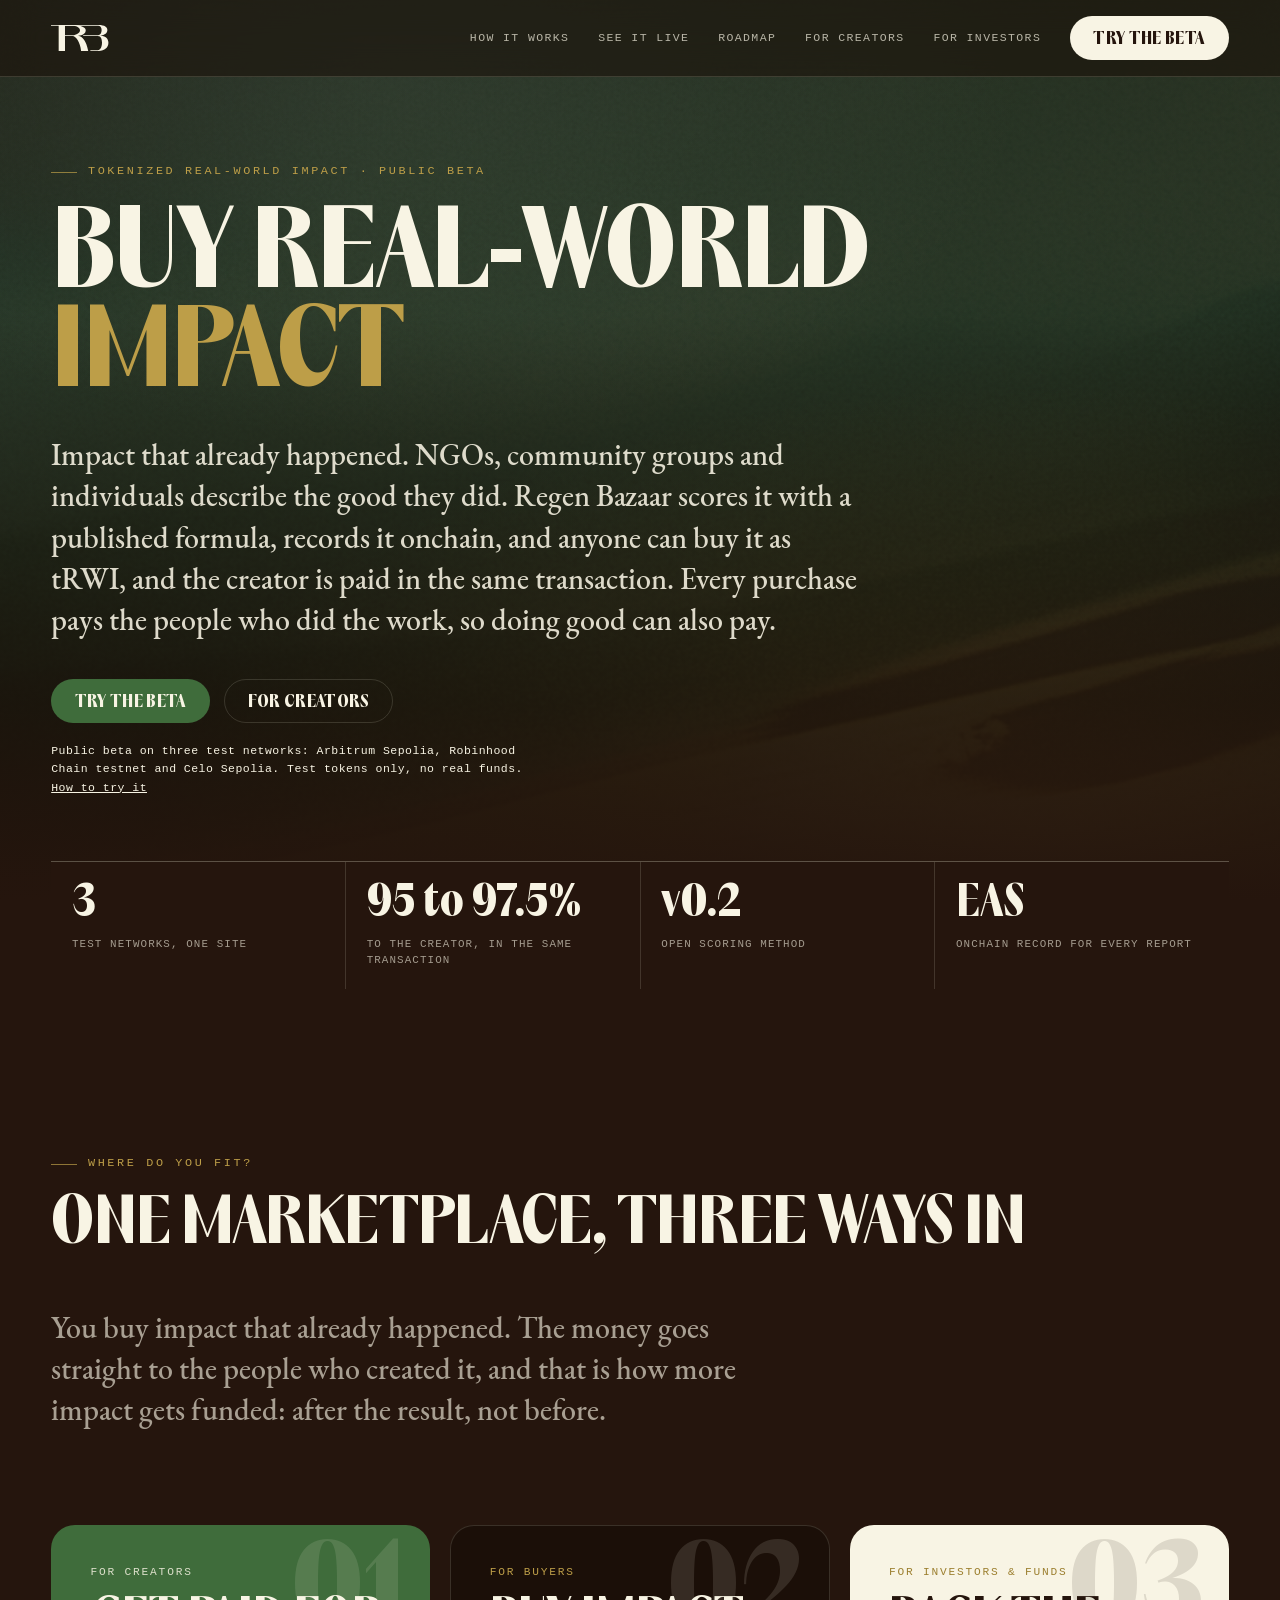
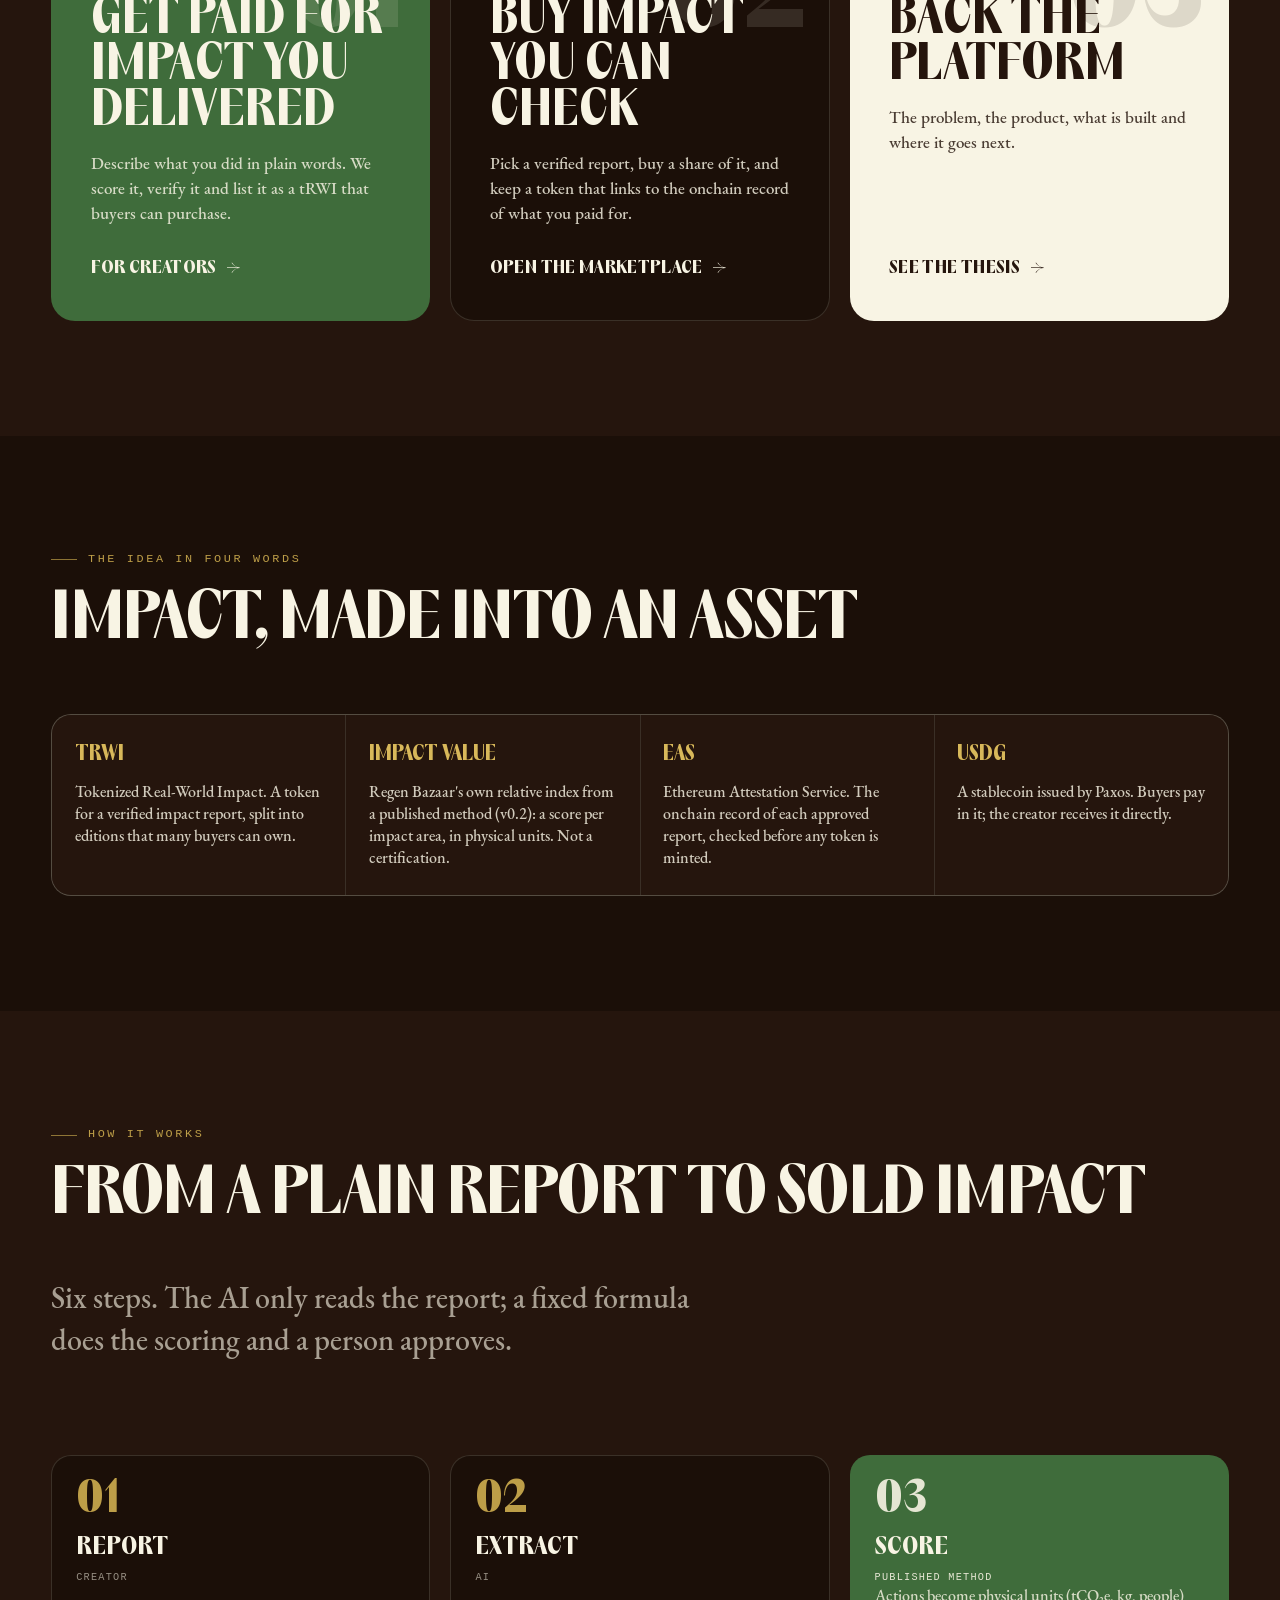
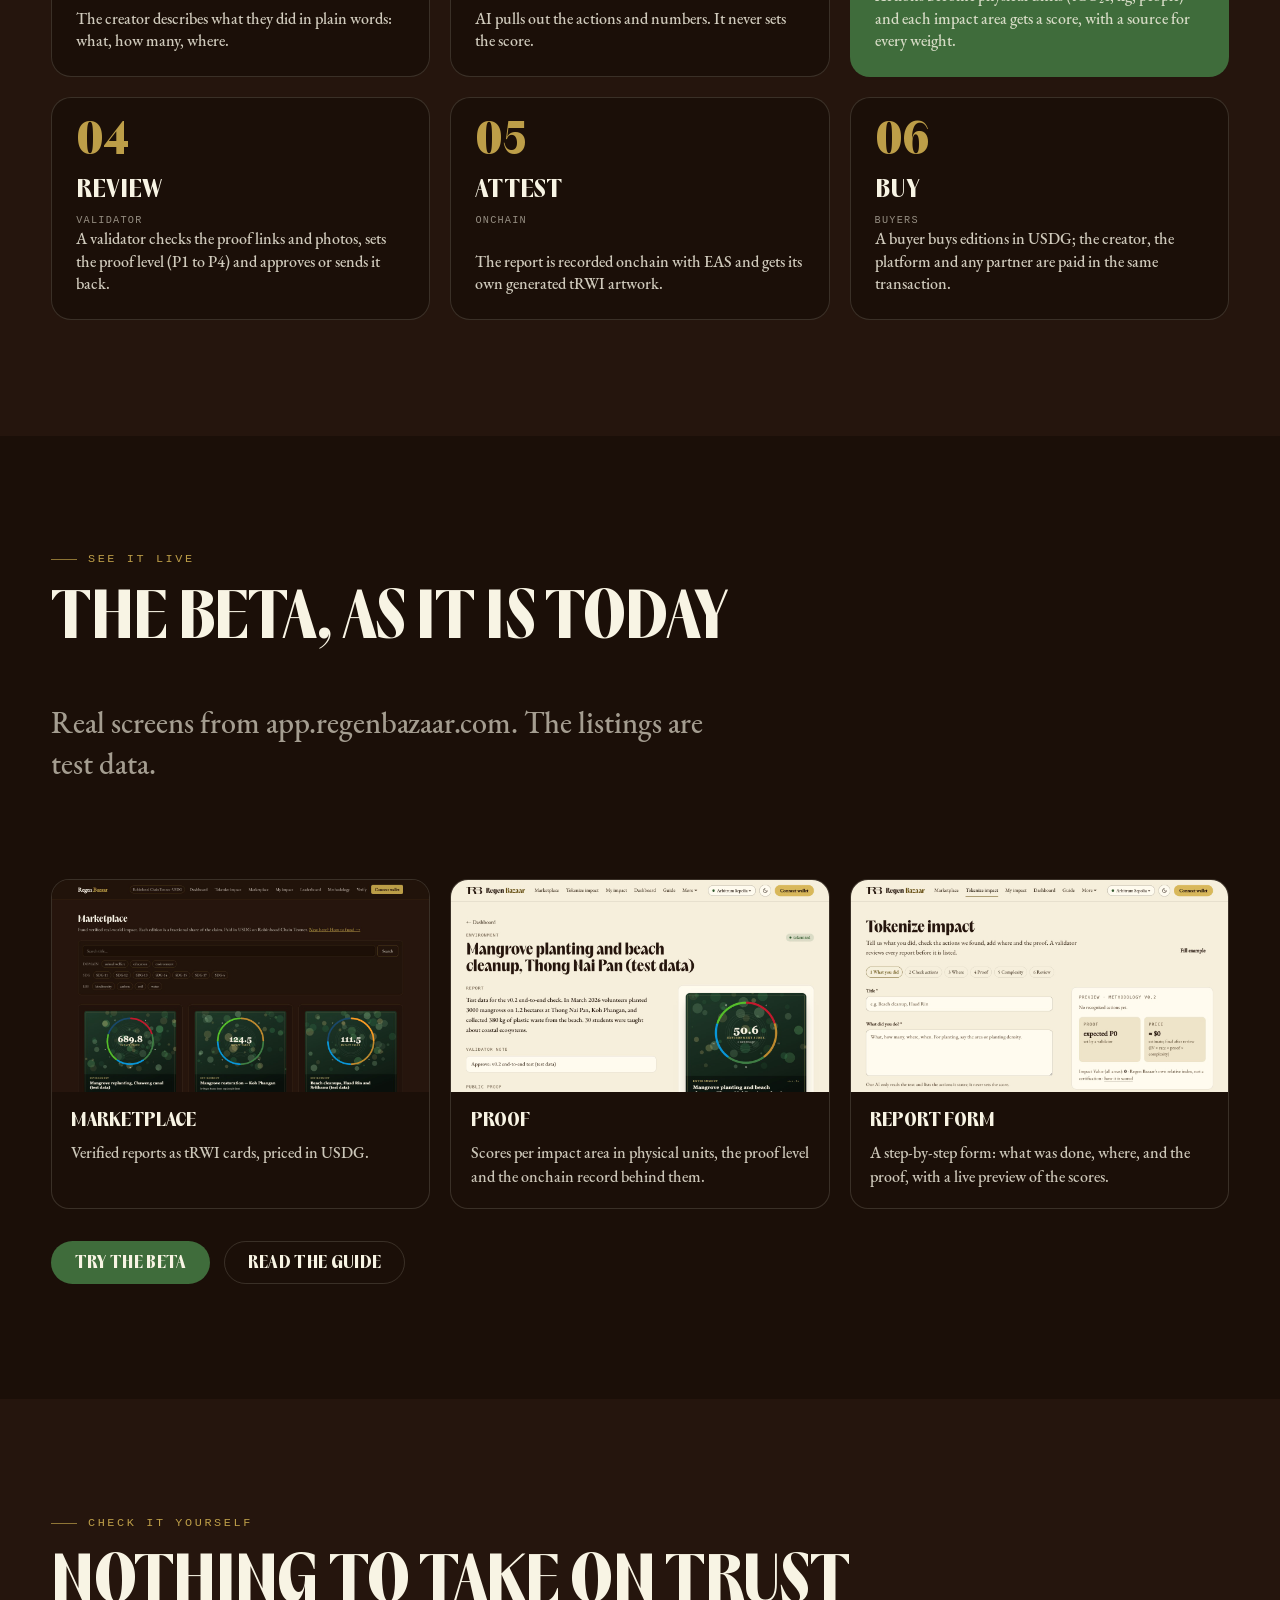
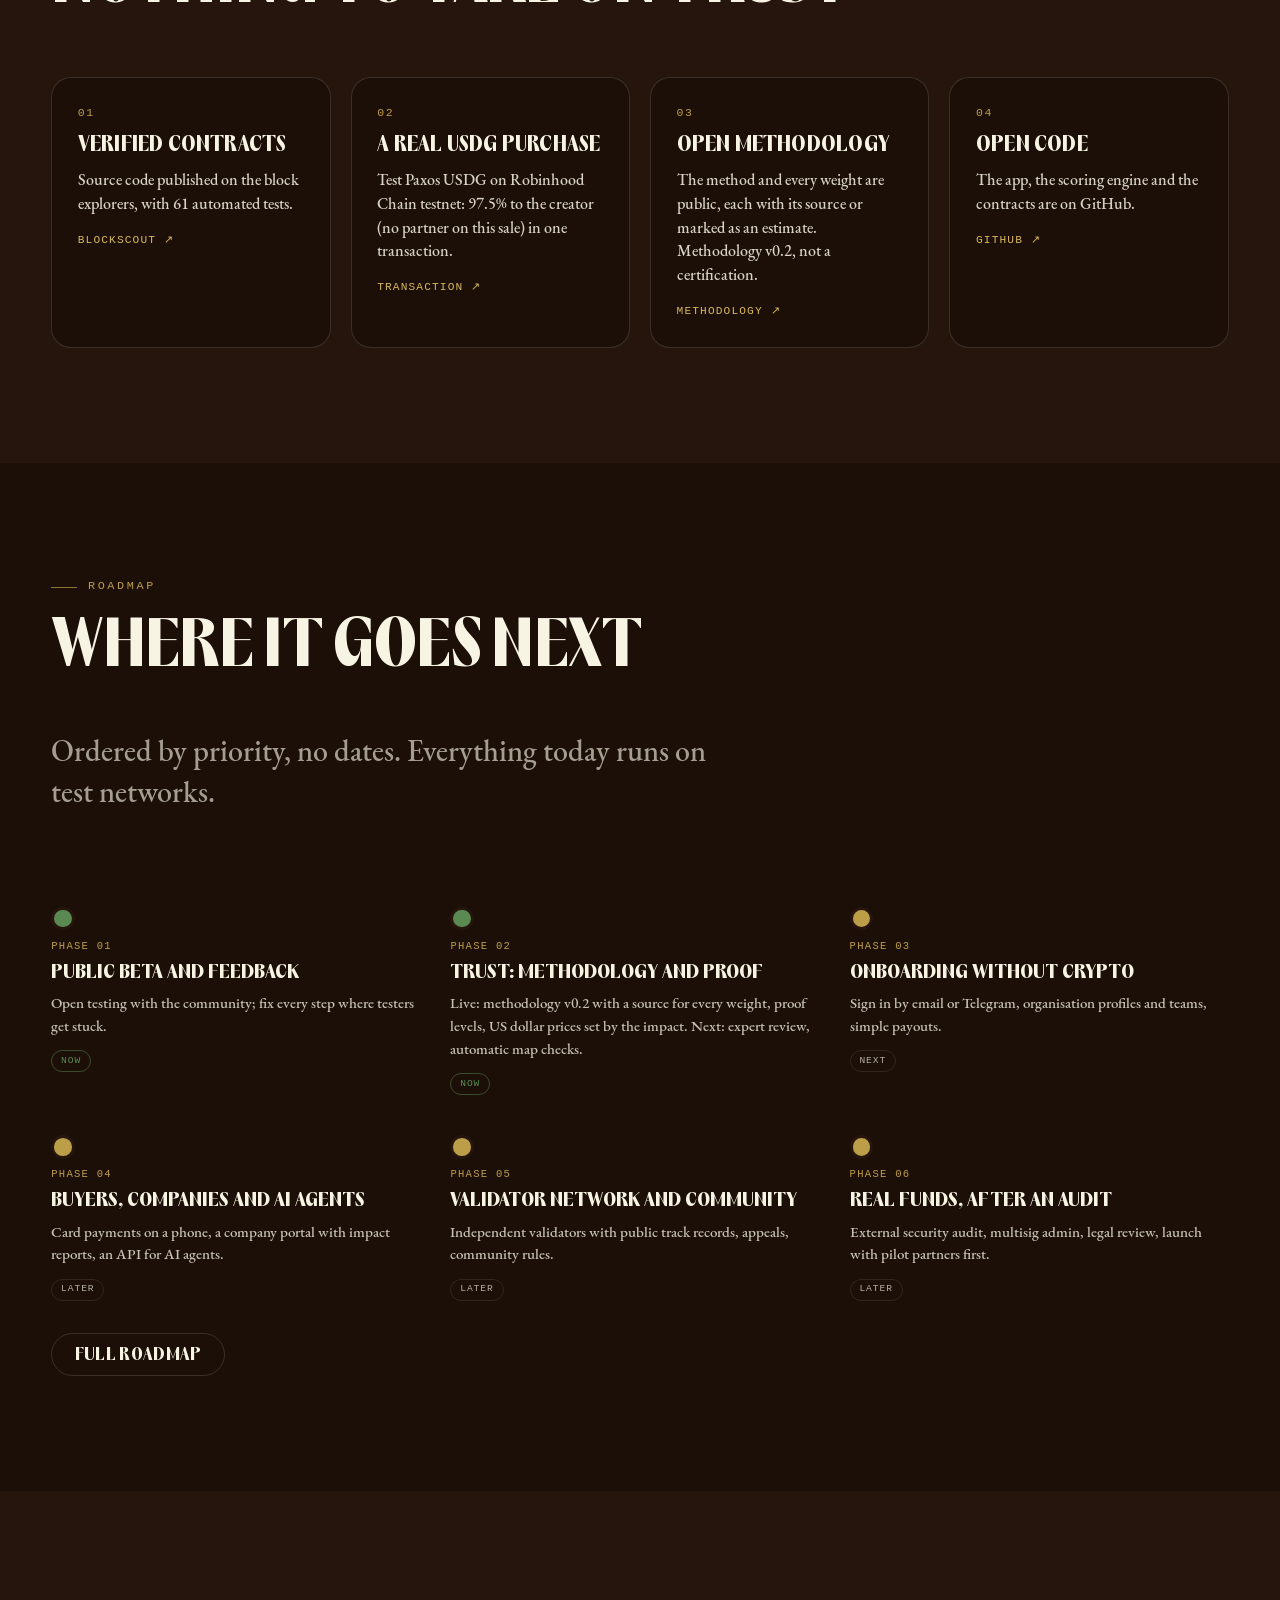
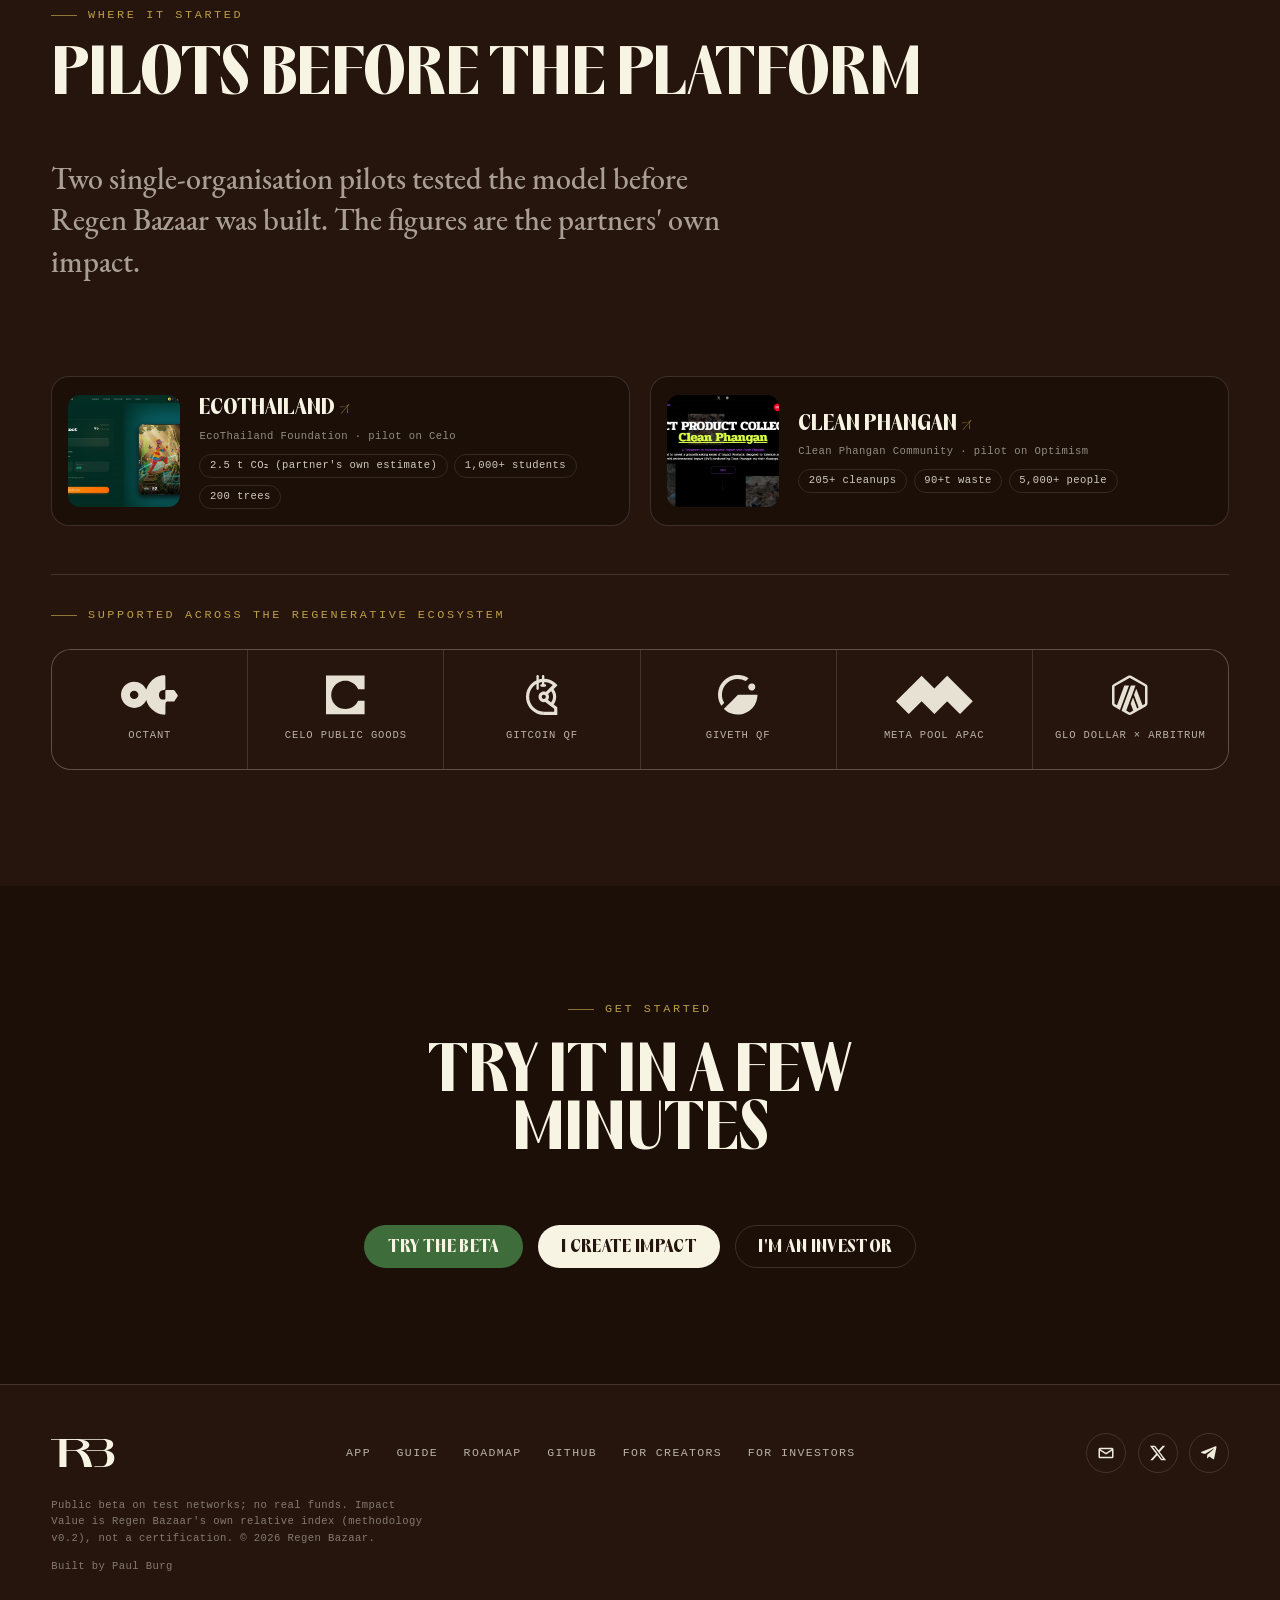
==== commit 705703f5: "copy: nav and buttons say For creators Co-Authored-By: Claude Opus 5.5 <noreply@anthropic.com>" ====
--- a/index.html
+++ b/index.html
@@ -53,7 +53,7 @@
         <a class="navlink" href="#how">How it works</a>
         <a class="navlink" href="#live">See it live</a>
         <a class="navlink" href="#roadmap">Roadmap</a>
-        <a class="navlink" href="/ngos">For NGOs</a>
+        <a class="navlink" href="/ngos">For creators</a>
         <a class="navlink" href="/investors">For Investors</a>
         <a class="btn btn-cream" href="https://app.regenbazaar.com" target="_blank" rel="noopener">Try the beta</a>
       </div>
@@ -80,7 +80,7 @@
         </p>
         <div class="hero-cta reveal">
           <a class="btn btn-green" href="https://app.regenbazaar.com" target="_blank" rel="noopener">Try the beta</a>
-          <a class="btn btn-ghost" href="/ngos">For NGOs</a>
+          <a class="btn btn-ghost" href="/ngos">For creators</a>
         </div>
         <p class="hero-note reveal">
           Public beta on three test networks: Arbitrum Sepolia, Robinhood Chain
@@ -134,7 +134,7 @@
                   and list it as a tRWI that buyers can purchase.
                 </p>
               </div>
-              <span class="door-cta">For NGOs <span class="arr">→</span></span>
+              <span class="door-cta">For creators <span class="arr">→</span></span>
             </a>
 
             <a class="door" href="https://app.regenbazaar.com/marketplace" target="_blank" rel="noopener">
@@ -488,7 +488,7 @@
             <a href="https://app.regenbazaar.com/guide" target="_blank" rel="noopener">Guide</a>
             <a href="https://app.regenbazaar.com/roadmap" target="_blank" rel="noopener">Roadmap</a>
             <a href="https://github.com/Regen-Bazaar" target="_blank" rel="noopener">GitHub</a>
-            <a href="/ngos">For NGOs</a>
+            <a href="/ngos">For creators</a>
             <a href="/investors">For Investors</a>
           </div>
           <div class="socials">
